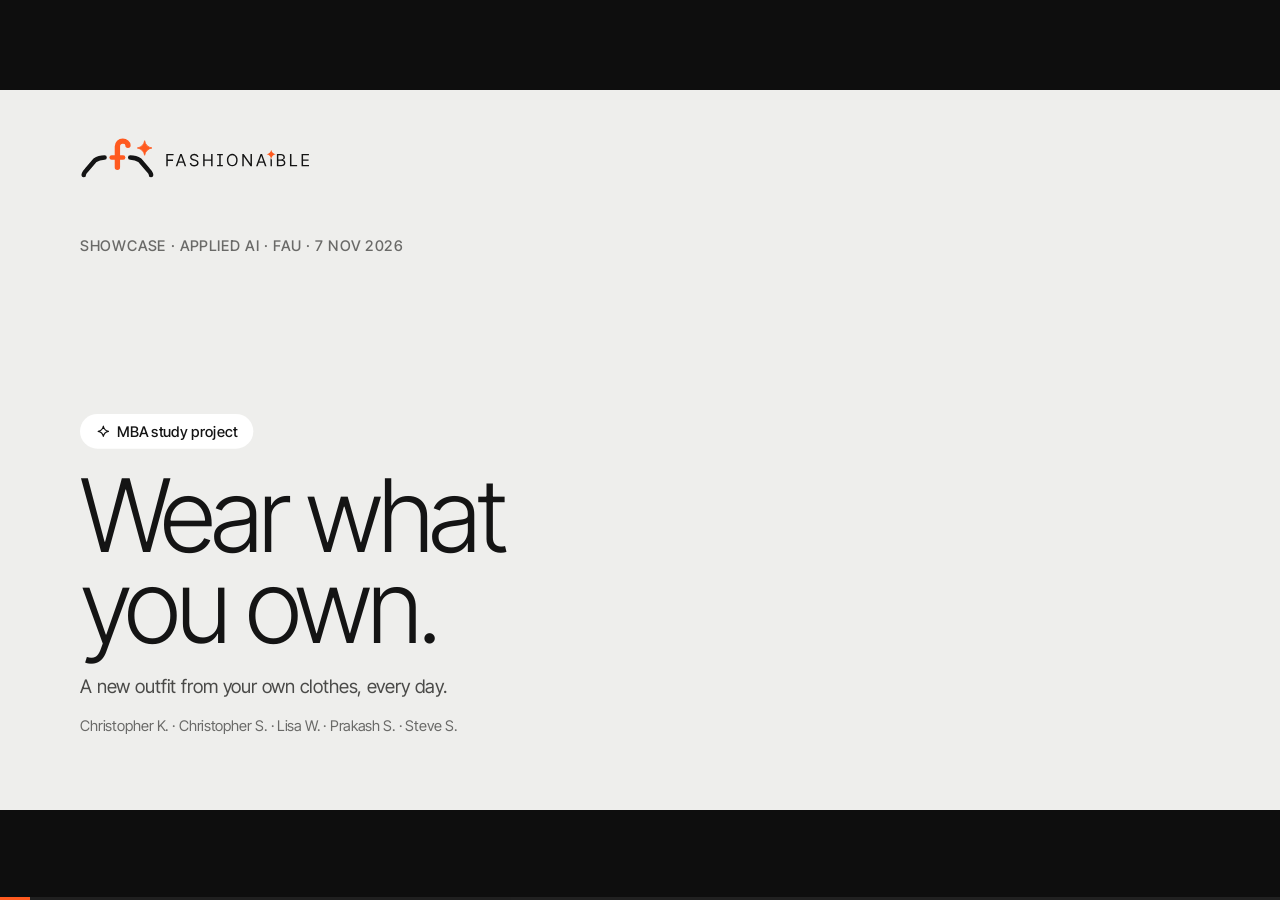
==== presentation/index.html @ 58a8f622 "Update the presentation (main bbc9b1db)" ====
<!doctype html>
<html lang="en">
<head>
<meta charset="utf-8">
<meta name="viewport" content="width=device-width, initial-scale=1">
<title>FashionAIble – Presentation</title>
<link rel="preconnect" href="https://fonts.googleapis.com">
<link rel="preconnect" href="https://fonts.gstatic.com" crossorigin>
<link href="https://fonts.googleapis.com/css2?family=Caveat:wght@500&family=Inter+Tight:wght@100;200;300;400;500;600&display=swap" rel="stylesheet">
<!--
  FashionAIble presentation template.
  Built from docs/design/fashionaible-design-system.html (v0.1). How to use it: README.md next to this file.

  Structure of this file
    1. Tokens        colour, type, spacing, shape and motion as CSS custom properties
    2. Deck engine   stage, scaling, chrome, HUD, print
    3. Type          .t-* text styles
    4. Components    card, pill, circle, tag, laydown, band, bars, dots, rows, table, charts
    5. Layouts       .l-* one block per slide template
    6. Slides        <section class="slide"> inside .stage, one per slide
    7. Script        navigation (keyboard, click, swipe, hash), scaling, chrome
  Embedded images live in the style block with the id deck-images, at the end of the head; embed-assets.py
  rewrites that block, the icon sprite and the two logos from the design system, so do not edit them by hand.
-->
<style>
  /* ================================================================
     1. TOKENS
     App tokens are copied from the design system unchanged. Slide tokens
     (size, spacing, radii, type scale) are the app values scaled for a
     1920 × 1080 canvas: roughly twice the phone values, since a slide is
     read from across a room.
     ================================================================ */
  :root {
    /* colour – design system */
    --screen: #EEEEEC;
    --card: #FFFFFF;
    --paper: #F7F6F3;
    --fill: #E0E0DE;
    --line: #E2E2E0;
    --ink: #141414;
    --meta: #6A6A68;
    --accent: #FF5A1F;
    --accent-press: #E84A12;
    --accent-tint: #FFE6DC;
    --danger: #C42B1C;
    /* colour – tones the design system's own page uses */
    --page: #F7F7F5;
    --text-2: #4A4A48;
    --divider: #E4E4E2;
    --shadow-clothes: rgba(40, 30, 20, .16);

    /* canvas and safe area */
    --slide-w: 1920px;
    --slide-h: 1080px;
    --safe-x: 120px;
    --safe-top: 104px;
    --safe-bottom: 128px;
    --chrome-y: 52px;
    --gutter: 24px;
    --title-h: 196px;          /* the title zone: kicker + one or two headline lines */

    /* spacing – the 4-point scale ×2; the card gap 6 becomes 12 */
    --s-1: 8px; --s-2: 16px; --s-3: 24px; --s-4: 32px; --s-5: 40px;
    --s-6: 48px; --s-7: 64px; --s-8: 80px; --s-9: 96px; --s-10: 128px;
    --gap: 12px;
    --pad-card: 26px 30px 30px;

    /* shape – app radii ×2 */
    --r-thumb: 20px;
    --r-card: 28px;
    --r-hero: 44px;
    --r-panel: 36px;
    --r-pill: 999px;

    /* type */
    --font: "Inter Tight", "Helvetica Neue", Helvetica, Arial, sans-serif;
    --hand: "Caveat", "Bradley Hand", cursive;

    /* motion – design system */
    --t-fast: 120ms;
    --t-base: 220ms;
    --t-slow: 360ms;
    --ease: cubic-bezier(.2, 0, 0, 1);
    --ease-in: cubic-bezier(.05, .7, .1, 1);
  }

  /* ================================================================
     2. DECK ENGINE
     ================================================================ */
  * { box-sizing: border-box; margin: 0; padding: 0; }
  html, body { height: 100%; }
  body { font-family: var(--font); color: var(--ink); background: #0E0E0E; -webkit-font-smoothing: antialiased; overflow: hidden; }
  a { color: inherit; text-decoration: none; }
  :focus-visible { outline: 3px solid var(--accent); outline-offset: 4px; }

  .deck { position: fixed; inset: 0; overflow: hidden; }
  .stage { position: absolute; left: 50%; top: 50%; width: var(--slide-w); height: var(--slide-h); transform-origin: 50% 50%; }

  .slide {
    position: absolute; inset: 0; width: var(--slide-w); height: var(--slide-h); overflow: hidden;
    background: var(--screen); color: var(--ink);
    opacity: 0; visibility: hidden;
    transition: opacity var(--t-slow) var(--ease), visibility 0s linear var(--t-slow);
  }
  .slide.is-active { opacity: 1; visibility: visible; transition: opacity var(--t-slow) var(--ease), visibility 0s; z-index: 1; }
  .slide.is-active .rise   { animation: rise var(--t-slow) var(--ease-in) both; }
  .slide.is-active .rise-2 { animation: rise var(--t-slow) var(--ease-in) 70ms both; }
  .slide.is-active .rise-3 { animation: rise var(--t-slow) var(--ease-in) 140ms both; }
  @keyframes rise { from { opacity: 0; transform: translateY(14px); } to { opacity: 1; transform: none; } }

  /* backgrounds */
  .bg-screen { background: var(--screen); }
  .bg-page   { background: var(--page); }
  .bg-paper  { background: var(--paper); }
  .bg-card   { background: var(--card); }
  .bg-ink    { background: var(--ink); color: #fff; }
  .bg-accent { background: var(--accent); color: var(--ink); }
  .bg-photo  { background: #2B2118; color: #fff; }

  /* safe area: a 12-column grid. Children share one cell; place them with
     style="--c: 1 / 7" and align them with .stack. Content below a title starts at --title-h. */
  .frame {
    position: absolute; left: var(--safe-x); right: var(--safe-x); top: var(--safe-top); bottom: var(--safe-bottom);
    display: grid; grid-template-columns: repeat(12, minmax(0, 1fr)); grid-template-rows: minmax(0, 1fr); column-gap: var(--gutter);
  }
  .frame > * { grid-column: var(--c, 1 / -1); grid-row: 1; min-width: 0; min-height: 0; }
  .frame.full { top: var(--safe-x); bottom: var(--safe-x); }
  .below-title { margin-top: var(--title-h); }
  .stack { display: flex; flex-direction: column; }
  .stack.end { justify-content: flex-end; }
  .stack.center { justify-content: center; }
  .stack.between { justify-content: space-between; }

  /* chrome: injected by the script on every slide unless data-chrome="off" */
  .chrome {
    position: absolute; left: var(--safe-x); right: var(--safe-x); bottom: var(--chrome-y); z-index: 5;
    display: flex; align-items: center; gap: 28px; font-size: 18px; line-height: 1; color: var(--meta); pointer-events: none;
  }
  .chrome .brand { display: flex; align-items: center; gap: 10px; color: var(--ink); font-weight: 500; letter-spacing: -0.01em; }
  .chrome .brand svg { width: 40px; height: 22px; }
  .chrome .sec { flex: 1; }
  .chrome .sec b { font-weight: 500; color: var(--ink); margin-right: 8px; }
  .chrome .no { font-variant-numeric: tabular-nums; letter-spacing: .02em; }
  .chrome .no b { font-weight: 500; color: var(--ink); }
  .bg-ink .chrome, .bg-photo .chrome { color: rgba(255,255,255,.62); }
  .bg-ink .chrome .brand, .bg-ink .chrome b, .bg-photo .chrome .brand, .bg-photo .chrome b { color: #fff; }
  .bg-accent .chrome, .bg-accent .chrome .brand, .bg-accent .chrome b { color: var(--ink); }

  /* HUD: progress line and previous / next circles, outside the slide */
  .progress { position: fixed; left: 0; right: 0; bottom: 0; height: 3px; background: rgba(255,255,255,.08); z-index: 20; }
  .progress i { display: block; height: 100%; width: 0; background: var(--accent); transition: width var(--t-slow) var(--ease); }
  .hud { position: fixed; right: 20px; bottom: 18px; z-index: 20; display: flex; align-items: center; gap: 8px; opacity: 0; transition: opacity var(--t-slow) var(--ease); }
  .deck.show-hud ~ .hud, .hud:hover, .hud:focus-within { opacity: 1; }
  .hud button { width: 44px; height: 44px; border: 0; border-radius: 50%; background: #fff; color: var(--ink); display: inline-flex; align-items: center; justify-content: center; cursor: pointer; transition: transform var(--t-fast) var(--ease); }
  .hud button:active { transform: scale(.97); }
  .hud button[disabled] { opacity: .35; cursor: default; }
  .hud button svg { width: 19px; height: 19px; stroke-width: 1.8; }
  .hud .count { min-width: 76px; height: 44px; padding: 0 14px; border-radius: var(--r-pill); background: #000; color: #fff; display: inline-flex; align-items: center; justify-content: center; font: 500 13px/1 var(--font); font-variant-numeric: tabular-nums; }
  .hud .next svg { transform: scaleX(-1); }
  .hud .grid svg, .hud .fullscreen svg { stroke: currentColor; fill: none; stroke-linecap: round; stroke-linejoin: round; }
  /* Overview: every slide as a thumbnail; click one to jump to it */
  .overview { position: fixed; inset: 0; z-index: 25; display: none; flex-direction: column; background: rgba(14,14,14,.94); color: #fff; }
  .overview.open { display: flex; }
  .overview header { display: flex; align-items: center; justify-content: space-between; padding: 18px 24px; font: 500 15px/1 var(--font); }
  .overview header button { width: 44px; height: 44px; border: 0; border-radius: 50%; background: #fff; color: var(--ink); display: inline-flex; align-items: center; justify-content: center; cursor: pointer; }
  .overview header button svg { width: 19px; height: 19px; stroke-width: 1.8; }
  .ov-grid { flex: 1; overflow-y: auto; padding: 8px 24px 32px; display: grid; grid-template-columns: repeat(auto-fill, minmax(220px, 1fr)); gap: 18px; align-content: start; }
  .ov-cell { display: block; position: relative; width: 100%; padding: 0; border: 0; border-radius: 10px; background: none; cursor: pointer; }
  .ov-cell:focus-visible { outline: 3px solid var(--accent); outline-offset: 3px; }
  .ov-cell.current { box-shadow: 0 0 0 3px var(--accent); }
  .ov-frame { position: relative; display: block; width: 100%; aspect-ratio: 16 / 9; overflow: hidden; border-radius: 10px; background: var(--screen); }
  .ov-frame .ov-img { display: block; width: 100%; height: 100%; }
  .ov-frame .ov-slide { position: absolute; left: 0; top: 0; width: 1920px; height: 1080px; transform-origin: 0 0; pointer-events: none; }
  /* previews show the final state of each slide: animations jump to their last keyframe, no transitions */
  .ov-frame .ov-slide, .ov-frame .ov-slide * { animation-duration: 0s !important; animation-delay: 0s !important; animation-iteration-count: 1 !important; animation-fill-mode: forwards !important; transition: none !important; }
  .ov-label { position: absolute; left: 8px; bottom: 7px; z-index: 2; font: 500 12px/1 var(--font); color: #fff; background: rgba(0,0,0,.6); border-radius: 6px; padding: 4px 7px; }
  .help { position: fixed; inset: 0; z-index: 30; display: none; align-items: center; justify-content: center; background: rgba(0,0,0,.45); }
  .help.open { display: flex; }
  .help .sheet { width: min(440px, 92vw); background: #fff; border-radius: 28px; padding: 26px 28px 22px; font-size: 15px; }
  .help h2 { font-size: 24px; font-weight: 400; letter-spacing: -0.03em; margin-bottom: 14px; }
  .help dl { display: grid; grid-template-columns: auto 1fr; gap: 10px 18px; align-items: center; }
  .help dt { justify-self: start; display: inline-flex; gap: 4px; }
  .help kbd { font: 500 12.5px/1 var(--font); background: var(--screen); border-radius: 8px; padding: 6px 9px; }
  .help dd { color: var(--text-2); }
  .help p { margin-top: 16px; font-size: 12.5px; line-height: 1.45; color: var(--meta); }
  .sr { position: absolute; width: 1px; height: 1px; overflow: hidden; clip: rect(0 0 0 0); white-space: nowrap; }

  /* ================================================================
     3. TYPE – Inter Tight everywhere, Caveat only for the stylist note
     ================================================================ */
  .t-display-xl { font-size: 152px; font-weight: 300; letter-spacing: -0.055em; line-height: .9; }
  .t-display    { font-size: 112px; font-weight: 300; letter-spacing: -0.05em; line-height: .94; }
  .t-headline   { font-size: 72px; font-weight: 300; letter-spacing: -0.045em; line-height: 1; }
  .t-title      { font-size: 44px; font-weight: 400; letter-spacing: -0.04em; line-height: 1; }
  .t-subtitle   { font-size: 32px; font-weight: 400; letter-spacing: -0.03em; line-height: 1.12; }
  .t-lead       { font-size: 28px; font-weight: 400; line-height: 1.42; color: var(--text-2); }
  .t-body       { font-size: 22px; font-weight: 400; line-height: 1.45; color: var(--text-2); }
  .t-label      { font-size: 22px; font-weight: 500; letter-spacing: -0.01em; line-height: 1.2; }
  .t-meta       { font-size: 18px; font-weight: 400; line-height: 1.3; color: var(--meta); }
  .t-caps       { font-size: 18px; font-weight: 500; letter-spacing: .06em; line-height: 1.3; text-transform: uppercase; }
  .t-num-xl     { font-size: 360px; font-weight: 100; letter-spacing: -0.07em; line-height: .78; }
  .t-num        { font-size: 120px; font-weight: 200; letter-spacing: -0.06em; line-height: .86; }
  .t-num-s      { font-size: 72px; font-weight: 200; letter-spacing: -0.06em; line-height: .9; }
  .t-statement  { font-size: 64px; font-weight: 400; line-height: 1.04; text-transform: uppercase; letter-spacing: -0.01em; }
  .t-note       { font: 500 44px/1.02 var(--hand); color: #2A2A2A; transform: rotate(-4deg); }
  .bg-ink .t-lead, .bg-ink .t-body, .bg-photo .t-lead, .bg-photo .t-body { color: rgba(255,255,255,.8); }
  .bg-ink .t-meta, .bg-photo .t-meta { color: rgba(255,255,255,.62); }
  .bg-accent .t-meta, .bg-accent .t-lead, .bg-accent .t-body { color: var(--ink); }
  .measure { max-width: 30ch; }
  .measure-l { max-width: 44ch; }
  .tnum { font-variant-numeric: tabular-nums; }
  .mt-1 { margin-top: var(--s-1); } .mt-2 { margin-top: var(--s-2); } .mt-3 { margin-top: var(--s-3); }
  .mt-4 { margin-top: var(--s-4); } .mt-6 { margin-top: var(--s-6); } .mt-auto { margin-top: auto; }

  /* kicker: the card-label pattern (icon + section name) used as a slide eyebrow */
  .kicker { display: inline-flex; align-items: center; gap: 12px; font-size: 22px; font-weight: 500; letter-spacing: -0.01em; }
  .kicker .icon { width: 26px; height: 26px; stroke-width: 1.7; }

  /* ================================================================
     4. COMPONENTS
     ================================================================ */
  .icon { width: 1em; height: 1em; stroke: currentColor; fill: none; stroke-width: 1.6; stroke-linecap: round; stroke-linejoin: round; flex: none; }

  /* card: label top-left, ↗ top-right, one fact bottom-left */
  .card {
    position: relative; overflow: hidden; border-radius: var(--r-card); background: var(--card); padding: var(--pad-card);
    display: flex; flex-direction: column; justify-content: space-between; min-height: 0;
  }
  .card > * { position: relative; }
  .card.hero { border-radius: var(--r-hero); }
  .card.paper { background: var(--paper); }
  .card.fill { background: var(--fill); }
  .card.screen { background: var(--screen); }
  .card.ink { background: var(--ink); color: #fff; }
  .card.ink .t-meta, .card.ink .t-body { color: rgba(255,255,255,.66); }
  .card .lbl { display: flex; align-items: center; gap: 10px; font-size: 22px; font-weight: 500; letter-spacing: -0.01em; line-height: 1.15; padding-right: 40px; }
  .card .lbl .icon { width: 26px; height: 26px; stroke-width: 1.7; }
  .card > .arr { position: absolute; top: 26px; right: 26px; width: 20px; height: 20px; stroke-width: 1.7; }
  .card .fact .t-meta { margin-top: 8px; }
  /* highlighted card: the textured orange tile (at most one per slide) */
  .card.accent { background: var(--accent); color: #fff; }
  .card.accent .lbl, .card.accent .t-meta, .card.accent > .arr { color: var(--ink); }
  .card.accent > .tex { position: absolute; inset: 0; background: var(--img-floor) center / cover; filter: sepia(1) saturate(6) hue-rotate(-18deg) brightness(1.05) contrast(1.1); }
  .card.accent > .tex::after { content: ""; position: absolute; inset: 0; background: linear-gradient(180deg, rgba(255,90,31,.25), rgba(255,90,31,.6)); }
  /* weather mood tile: drawn light, never a photo, never orange */
  .card.mood { background: #EFEAE2; }
  .card.mood > .sky { position: absolute; inset: 0; background: var(--img-leaves) right -40px top -50px / 300px auto no-repeat, linear-gradient(118deg, rgba(255,255,255,0) 22%, rgba(255,251,243,.9) 42%, rgba(255,255,255,0) 62%); }
  .card.mood .t-meta { color: #3A3A38; }

  /* buttons */
  .pill { display: inline-flex; align-items: center; gap: 14px; height: 80px; padding: 0 36px; border-radius: var(--r-pill); background: #000; color: #fff; font: 500 26px/1 var(--font); letter-spacing: -0.01em; white-space: nowrap; }
  .pill .icon { width: 24px; height: 24px; stroke-width: 1.9; }
  .pill.white { background: #fff; color: var(--ink); }
  .pill.s { height: 56px; padding: 0 26px; font-size: 20px; }
  .circle { width: 80px; height: 80px; flex: none; border-radius: 50%; background: #fff; color: var(--ink); display: inline-flex; align-items: center; justify-content: center; }
  .circle .icon { width: 32px; height: 32px; stroke-width: 1.7; }
  .circle.grey { background: var(--fill); }
  .circle.screen { background: var(--screen); }
  .circle.black { background: #000; color: #fff; }
  .circle.accent { background: var(--accent); color: var(--ink); }
  .circle.m { width: 64px; height: 64px; } .circle.m .icon { width: 26px; height: 26px; }
  .circle.s { width: 52px; height: 52px; } .circle.s .icon { width: 22px; height: 22px; stroke-width: 1.9; }

  /* tags and chips */
  .tag { display: inline-flex; align-items: center; gap: 10px; height: 46px; padding: 0 22px; border-radius: var(--r-pill); background: #fff; font-size: 19px; font-weight: 500; white-space: nowrap; }
  .tag.screen { background: var(--screen); }
  .tag.outline { background: transparent; box-shadow: inset 0 0 0 1.5px currentColor; }
  .tag.ink { background: var(--ink); color: #fff; }
  .tag .icon { width: 20px; height: 20px; stroke-width: 1.8; }
  .tag.ai { background: transparent; box-shadow: inset 0 0 0 1.5px #CFCFCD; color: #444; }
  .tag .dot { width: 16px; height: 16px; border-radius: 50%; box-shadow: inset 0 0 0 1px rgba(0,0,0,.12); }
  .tags { display: flex; flex-wrap: wrap; gap: 10px; }
  /* thumbnails: single pieces on small paper tiles */
  .thumbs { display: flex; gap: 12px; }
  .thumbs i { position: relative; flex: 1; aspect-ratio: 1; border-radius: var(--r-thumb); background: var(--paper); overflow: hidden; }
  .thumbs .piece { filter: none; }
  .thumbs .knit    { left: 8%;  top: 22%; width: 84%; }
  .thumbs .shorts  { left: 18%; top: 12%; width: 64%; }
  .thumbs .runners { left: 12%; top: 22%; width: 76%; }

  /* toast: black pill, the accent check is the only colour */
  .toast { display: inline-flex; align-items: center; gap: 16px; height: 76px; padding: 0 30px 0 14px; border-radius: var(--r-pill); background: #000; color: #fff; font-size: 22px; white-space: nowrap; }
  .toast .ok { width: 48px; height: 48px; border-radius: 50%; background: var(--accent); color: var(--ink); display: inline-flex; align-items: center; justify-content: center; }
  .toast .ok .icon { width: 24px; height: 24px; stroke-width: 2.2; }

  /* clothes: cut-out pieces on paper with a soft warm shadow */
  .laydown { position: relative; background: var(--paper); overflow: hidden; }
  .piece { position: absolute; background: center / contain no-repeat; filter: drop-shadow(0 10px 12px var(--shadow-clothes)); }
  .knit    { background-image: var(--img-knit);    aspect-ratio: 543 / 317; }
  .shorts  { background-image: var(--img-shorts);  aspect-ratio: 379 / 301; }
  .runners { background-image: var(--img-runners); aspect-ratio: 213 / 167; }
  /* default laydown: top at the top, bottom below, shoes to the side */
  .laydown .knit    { left: 9%;  top: 6%;  width: 62%; transform: rotate(-3deg); }
  .laydown .shorts  { left: 18%; top: 47%; width: 45%; transform: rotate(2deg); }
  .laydown .runners { left: 63%; top: 62%; width: 30%; transform: rotate(13deg); }
  /* fan: three pieces overlapping, for dividers */
  .laydown.fan .knit    { left: 2%;  top: 16%; width: 58%; transform: rotate(-9deg); }
  .laydown.fan .shorts  { left: 40%; top: 26%; width: 40%; transform: rotate(7deg); }
  .laydown.fan .runners { left: 68%; top: 56%; width: 27%; transform: rotate(14deg); }
  .note { position: absolute; }
  .note svg { position: absolute; fill: none; stroke: #2A2A2A; stroke-width: 2.2; stroke-linecap: round; stroke-linejoin: round; }
  /* the orange smear: a blurred band below a laydown, or behind one phrase (.mark-hl) */
  .smear { position: absolute; background: linear-gradient(90deg, transparent, rgba(255,90,31,.9) 18%, rgba(255,110,50,.9) 82%, transparent); filter: blur(12px); border-radius: 50%; }
  .mark-hl { position: relative; z-index: 0; white-space: nowrap; }
  .mark-hl::before { content: ""; position: absolute; z-index: -1; left: -.14em; right: -.1em; top: .5em; height: .42em; background: linear-gradient(90deg, rgba(255,90,31,0), rgba(255,90,31,.95) 12%, rgba(255,110,50,.95) 88%, rgba(255,90,31,0)); filter: blur(5px); }

  /* the orange band of the Today card: scan lines, fading in from the top */
  .band {
    position: absolute; left: 0; right: 0; bottom: 0; height: 45%;
    background: repeating-linear-gradient(180deg, rgba(255,255,255,.1) 0 2px, transparent 2px 10px), linear-gradient(180deg, rgba(255,90,31,0) 0%, rgba(255,100,45,.8) 18%, #FF5A1F 40%, #F04E17 100%);
    -webkit-mask-image: linear-gradient(180deg, transparent 0%, #000 26%); mask-image: linear-gradient(180deg, transparent 0%, #000 26%);
  }
  .scanlines { position: absolute; inset: 0; background: repeating-linear-gradient(180deg, rgba(255,255,255,.09) 0 2px, transparent 2px 10px), linear-gradient(180deg, #FF6A33 0%, #FF5A1F 45%, #F04E17 100%); }

  /* small data marks from the cards */
  .segbar { display: grid; grid-template-columns: repeat(var(--n, 10), 1fr); gap: 6px; }
  .segbar span { height: 12px; border-radius: 6px; background: var(--line); }
  .segbar span.on { background: var(--ink); }
  .dots { display: flex; gap: 12px; }
  .dot-r { width: 20px; height: 20px; border-radius: 50%; box-shadow: inset 0 0 0 2px #BDBDBB; flex: none; display: inline-block; }
  .dot-r.on { background: var(--ink); box-shadow: none; }
  .dot-r.now { background: var(--accent); box-shadow: none; }

  /* rows: label / value lines with hairline dividers; set --rows-cols for the columns */
  .rows > * { display: grid; grid-template-columns: var(--rows-cols, 1fr); gap: 24px; align-items: baseline; padding: 22px 0; border-bottom: 1.5px solid var(--divider); }
  .rows > *:first-child { padding-top: 0; }
  .rows > *:last-child { border-bottom: 0; padding-bottom: 0; }

  /* table */
  .tbl { width: 100%; border-collapse: separate; border-spacing: 0; font-size: 22px; }
  .tbl th { text-align: left; font-weight: 500; font-size: 18px; color: var(--meta); padding: 0 20px 18px 0; border-bottom: 1.5px solid var(--line); vertical-align: bottom; }
  .tbl td { padding: 20px 20px 20px 0; border-bottom: 1.5px solid #F0F0EE; vertical-align: middle; line-height: 1.25; }
  .tbl th:first-child, .tbl td:first-child { padding-left: 22px; }
  .tbl td:first-child { font-weight: 500; }
  .tbl tr:last-child td { border-bottom: 0; }
  .tbl .yes { display: flex; align-items: center; gap: 10px; }
  .tbl .yes .icon { width: 26px; height: 26px; stroke-width: 2.1; }
  .tbl .no { color: #8E8E8C; }
  .tbl tr.ours td { background: var(--accent-tint); border-bottom: 0; }
  .tbl tr.ours td:first-child { border-radius: 18px 0 0 18px; }
  .tbl tr.ours td:last-child { border-radius: 0 18px 18px 0; }

  /* charts: Ink marks on recessive grey axes, one accent mark for the point that matters */
  .chart { display: block; width: 100%; height: auto; overflow: visible; font-family: var(--font); }
  .chart .grid line { stroke: var(--line); stroke-width: 1.5; }
  .chart .axis text, .chart .lab text { fill: var(--meta); font-size: 19px; }
  .chart .lab text { fill: var(--ink); font-size: 20px; }
  .chart .val { fill: var(--ink); font-size: 20px; font-weight: 500; }
  .chart .bar { fill: var(--ink); }
  .chart .bar.hl { fill: var(--accent); }
  .chart .line { fill: none; stroke: var(--ink); stroke-width: 3; stroke-linejoin: round; stroke-linecap: round; }
  .chart .target { stroke: var(--meta); stroke-width: 2.5; stroke-dasharray: 1 9; stroke-linecap: round; }
  .chart .pt { fill: var(--ink); stroke: var(--card); stroke-width: 4; }
  .chart .pt.hl { fill: var(--accent); }
  .chart .hit { fill: transparent; }
  .chart .mark { transition: opacity var(--t-base) var(--ease); cursor: default; }
  .chart:hover .mark { opacity: .4; }
  .chart .mark:hover, .chart .mark:focus { opacity: 1; outline: none; }
  .legend { display: flex; gap: 28px; font-size: 18px; color: var(--meta); }
  .legend span { display: inline-flex; align-items: center; gap: 10px; }
  .legend i { width: 28px; height: 12px; border-radius: 6px; background: var(--ink); }
  .legend i.hl { background: var(--accent); }
  .legend i.dash { height: 0; border-top: 3px dotted var(--meta); border-radius: 0; background: none; }
  .donut { display: block; width: 300px; height: 300px; }
  .donut circle { fill: none; stroke-width: 34; }

  /* ================================================================
     5. LAYOUTS – one block per slide template (.l-*)
     ================================================================ */

  /* cover: title left, the Today card right */
  .l-cover .logo { position: absolute; left: var(--safe-x); top: 72px; height: 60px; z-index: 2; }
  .l-cover .logo svg { height: 100%; width: auto; display: block; }
  .l-cover .frame { top: 220px; bottom: 112px; }
  .l-cover .today { --c: 8 / -1; position: relative; border-radius: var(--r-hero); overflow: hidden; background: var(--paper); margin-top: -148px; margin-bottom: -40px; }
  .l-cover .today .laydown { position: absolute; left: 0; right: 0; top: 0; height: 60%; }
  .l-cover .today .laydown .knit    { left: 8%;  top: 9%;  width: 60%; }
  .l-cover .today .laydown .shorts  { left: 19%; top: 54%; width: 42%; }
  .l-cover .today .laydown .runners { left: 63%; top: 66%; width: 28%; }
  .l-cover .today .band { height: 47%; }
  .l-cover .today .copy { position: absolute; left: 36px; right: 36px; bottom: 36px; text-align: center; color: #fff; display: flex; flex-direction: column; align-items: center; gap: 20px; }
  .l-cover .today .t-statement { font-size: 50px; }
  .l-cover .today .facts { width: 100%; display: flex; justify-content: space-between; text-align: left; color: var(--ink); font-size: 15px; margin-top: 8px; }
  .l-cover .today .facts span:last-child { text-align: right; }

  /* agenda: title left, a Home grid of chapters right */
  .l-agenda .grid { --c: 5 / -1; display: grid; grid-template-columns: repeat(4, 1fr); grid-template-rows: 1fr 1fr .78fr; gap: var(--gap); }
  .l-agenda .c1 { grid-column: 1 / 3; grid-row: 1 / 3; }
  .l-agenda .c2 { grid-column: 3 / 5; }
  .l-agenda .c5 { grid-column: 1 / -1; }
  .l-agenda .t-num { font-size: 104px; font-weight: 100; }
  .l-agenda .c1 .t-num { font-size: 240px; color: #fff; }
  .l-agenda .c1 .t-title { font-size: 56px; color: #fff; }
  .l-agenda .row { display: flex; align-items: flex-end; gap: 28px; }
  .l-agenda .row > div:last-child { padding-bottom: 6px; }

  /* dividers: three treatments (accent, paper, ink), used in turn to pace the deck */
  .l-divider .numeral { font-size: 560px; font-weight: 100; letter-spacing: -0.08em; line-height: .74; margin-left: -.04em; }
  .l-divider.accent .numeral, .l-divider.accent .t-statement { color: #fff; }
  .l-divider.paper .laydown { position: absolute; right: 40px; top: 120px; bottom: 120px; width: 52%; background: transparent; overflow: visible; }
  .l-divider.paper .smear { left: 56%; right: 6%; bottom: 190px; height: 80px; opacity: .8; }
  .l-divider.paper .numeral { font-size: 400px; }
  .l-divider.ink .spark { width: 72px; height: 72px; color: var(--accent); fill: currentColor; stroke: currentColor; stroke-width: 1; }

  /* statement */
  .l-statement .t-display { font-size: 128px; letter-spacing: -0.053em; line-height: .96; max-width: 16.5ch; }

  /* title + content */
  .l-content .list > * { --rows-cols: 110px 1fr; padding: 30px 0; }

  /* two columns */
  .l-two .col { display: flex; flex-direction: column; }
  .l-two .gwt > * { --rows-cols: 110px 1fr; padding: 16px 0; }
  .l-two .nfr > * { --rows-cols: 52px 1fr; align-items: start; padding: 20px 0; }

  /* three columns */
  .l-three .cols { display: grid; grid-template-columns: repeat(3, 1fr); gap: var(--gap); }
  .l-three .cols .card { padding: 36px 36px 40px; justify-content: flex-start; }
  .l-three .cols .card h3 { margin-top: auto; }
  .l-three .visual { margin-top: 48px; display: flex; align-items: center; min-height: 130px; }
  .l-three .one { display: flex; gap: 14px; }
  .l-three .one i { width: 52px; height: 52px; border-radius: 50%; background: var(--screen); }
  .l-three .one i.on { background: var(--accent); }

  /* full-bleed image. The test photo is portrait and taken from above,
     so it is turned a quarter to fill the 16:9 canvas. */
  .l-bleed .photo { position: absolute; left: 420px; top: -420px; width: 1080px; height: 1920px; background: var(--img-photo) center / cover; transform: rotate(-90deg); }
  .l-bleed .shade { position: absolute; inset: 0; background: linear-gradient(90deg, rgba(20,14,8,0) 34%, rgba(20,14,8,.5) 58%, rgba(20,14,8,.88) 100%), linear-gradient(0deg, rgba(20,14,8,.55) 0%, rgba(20,14,8,0) 26%); }

  /* image + text */
  .l-imgtext .pic { position: absolute; left: 0; top: 0; bottom: 0; width: 1080px; }
  .l-imgtext .pic .knit    { left: 13%; top: 9%;  width: 52%; }
  .l-imgtext .pic .shorts  { left: 23%; top: 47%; width: 36%; }
  .l-imgtext .pic .runners { left: 62%; top: 60%; width: 24%; }
  .l-imgtext .specs > * { --rows-cols: 170px 1fr; padding: 16px 0; }

  /* cards / feature grid */
  .l-cards .grid { display: grid; grid-template-columns: repeat(6, 1fr); grid-template-rows: repeat(2, 1fr); gap: var(--gap); }
  .l-cards .g-today { grid-column: 1 / 3; grid-row: 1 / 3; }
  .l-cards .g-wide { grid-column: span 2; }
  .l-cards .g-today .t-title { font-size: 64px; color: #fff; }

  /* data / KPI */
  .l-kpi .hero { --c: 1 / 8; padding: 40px 48px 48px; }
  .l-kpi .side { --c: 8 / -1; display: grid; grid-template-columns: 1fr 1fr; grid-template-rows: 1fr 1fr; gap: var(--gap); }
  .l-kpi .scale { position: relative; height: 12px; border-radius: 6px; background: var(--line); }
  .l-kpi .scale i { position: absolute; left: 0; top: 0; bottom: 0; border-radius: 6px; background: var(--ink); }
  .l-kpi .scale b { position: absolute; top: -12px; bottom: -12px; width: 4px; margin-left: -2px; border-radius: 2px; background: var(--accent); }
  .l-kpi .scale-lab { position: relative; height: 24px; margin-top: 24px; }
  .l-kpi .scale-lab span { position: absolute; top: 0; transform: translateX(-50%); white-space: nowrap; }
  .l-kpi .scale-lab span:first-child { transform: none; }
  .l-kpi .scale-lab span:last-child { transform: translateX(-100%); }

  /* chart */
  .l-chart .chartcard { padding: 32px 40px 28px; justify-content: flex-start; }

  /* comparison */
  .l-compare .pair { display: grid; grid-template-columns: 1fr 104px 1fr; }
  .l-compare .pair .card { padding: 36px 40px 40px; }
  .l-compare .pair .mid { display: flex; align-items: center; justify-content: center; }
  .l-compare .rule > * { padding: 14px 0; }
  .l-compare .before, .l-compare .before .t-meta, .l-compare .before .t-body { color: #555553; }

  /* process / timeline */
  .l-time .track { margin-top: calc(var(--title-h) + 40px); position: relative; display: grid; grid-template-columns: repeat(4, 1fr); gap: var(--gap); }
  .l-time .track::before { content: ""; position: absolute; left: 0; right: 0; top: 9px; height: 2px; background: #C9C9C7; }
  .l-time .phase { position: relative; display: flex; flex-direction: column; }
  .l-time .phase.done::before { content: ""; position: absolute; left: 0; right: calc(-1 * var(--gap)); top: 9px; height: 2px; background: var(--ink); }
  .l-time .phase .dot-r { position: relative; z-index: 1; background: var(--screen); box-shadow: inset 0 0 0 2px #A9A9A7, 0 0 0 8px var(--screen); }
  .l-time .phase .dot-r.on { background: var(--ink); box-shadow: 0 0 0 8px var(--screen); }
  .l-time .phase .dot-r.now { background: var(--accent); box-shadow: 0 0 0 8px var(--screen); }
  .l-time .exit { margin-top: auto; background: var(--screen); border-radius: var(--r-thumb); padding: 20px 22px 22px; }
  .l-time .phase .card { margin-top: 40px; flex: 1; justify-content: flex-start; padding: 30px 32px 32px; }

  /* quote */
  .l-quote blockquote { position: relative; font-size: 100px; font-weight: 300; letter-spacing: -0.05em; line-height: 1; max-width: 17ch; }
  .l-quote blockquote::before { content: "“"; position: absolute; right: 100%; margin-right: .06em; }
  .l-quote blockquote::after { content: "”"; }
  .l-quote .facts > * { padding: 22px 0; }

  /* diagram */
  .l-diagram .canvas { position: relative; }
  .l-diagram .box { position: absolute; border-radius: var(--r-card); padding: 22px 26px 24px; background: var(--card); display: flex; flex-direction: column; justify-content: space-between; }
  .l-diagram .box .t-subtitle { font-size: 30px; }
  .l-diagram .box .icon { width: 30px; height: 30px; stroke-width: 1.6; }
  .l-diagram .system { left: 0; top: 0; width: 760px; height: 100%; background: transparent; box-shadow: inset 0 0 0 2px #CFCFCD; border-radius: var(--r-hero); justify-content: flex-start; padding: 28px 32px; }
  .l-diagram .wires { position: absolute; inset: 0; width: 100%; height: 100%; overflow: visible; pointer-events: none; }
  .l-diagram .wires path { fill: none; stroke: var(--ink); stroke-width: 2; }
  .l-diagram .wires .head { fill: var(--ink); stroke: none; }
  .l-diagram .wire-lab { position: absolute; font-size: 18px; line-height: 1.3; color: var(--meta); }

  /* table */
  .l-table .tablebox { align-self: end; background: #fff; border-radius: var(--r-panel); padding: 32px 28px 20px; }
  .l-table .tbl td { padding-top: 24px; padding-bottom: 24px; }

  /* summary */
  .l-summary .grid { --c: 6 / -1; display: grid; grid-template-columns: 1fr 1fr; grid-template-rows: 1fr 1fr; gap: var(--gap); }
  .l-summary .grid .card { justify-content: flex-start; padding: 30px 34px 34px; }
  .l-summary .grid .card h3 { margin-top: auto; }

  /* closing */
  .l-closing .logo svg { width: 300px; height: auto; display: block; }

  /* ================================================================
     PRINT AND REDUCED MOTION
     Print or "Save as PDF": one slide per page at 1920 × 1080.
     ================================================================ */
  @media print {
    @page { size: 1920px 1080px; margin: 0; }
    html, body { height: auto; overflow: visible; background: #fff; }
    body { -webkit-print-color-adjust: exact; print-color-adjust: exact; }
    .deck { position: static; overflow: visible; }
    .stage { position: static; transform: none !important; width: var(--slide-w); height: auto; }
    .slide { position: relative; opacity: 1 !important; visibility: visible !important; break-after: page; page-break-after: always; transition: none; }
    .slide:last-child { break-after: auto; page-break-after: auto; }
    .slide * { animation: none !important; }
    .hud, .progress, .help, .overview, .sr { display: none !important; }
    .chrome { position: absolute; }
  }
  @media (prefers-reduced-motion: reduce) {
    .slide, .slide.is-active, .progress i, .hud { transition: none !important; }
    .slide.is-active .rise, .slide.is-active .rise-2, .slide.is-active .rise-3 { animation: none; }
  }
</style>
<style id="chapter-styles">
  /* ---- 00-demo: demo-styles ---- */
  /* ================================================================
     00 DEMO – chapter styles (#608). Only design-system elements;
     layout classes and ids are prefixed demo-.
     ================================================================ */

  /* big screen: small text at least 22 px (11 pt on a PPT slide), main text at least 28 px (14 pt),
     kickers 28 px. Only in this chapter; the template keeps its sizes. Slower timing too. */
  .slide[id^="demo-"] { --t-base: 320ms; --t-slow: 560ms; }
  .slide[id^="demo-"].is-active .rise-2 { animation-delay: 160ms; }
  .slide[id^="demo-"].is-active .rise-3 { animation-delay: 320ms; }
  .slide[id^="demo-"] .t-meta, .slide[id^="demo-"] .t-caps { font-size: 22px; }
  .slide[id^="demo-"] .kicker { font-size: 28px; gap: 14px; }
  .slide[id^="demo-"] .kicker .icon { width: 32px; height: 32px; }
  .slide[id^="demo-"] .tag { height: 52px; padding: 0 24px; font-size: 22px; }
  .slide[id^="demo-"] .tag .icon { width: 22px; height: 22px; }

  /* steps: the script demo-steps puts demo-st-1 … demo-st-n on a slide for step n.
     .demo-in.demo-at-n is hidden until step n. */
  .demo-in { opacity: 0; translate: 0 14px; transition: opacity var(--t-slow) var(--ease), translate var(--t-slow) var(--ease-in); }
  .demo-st-1 .demo-in.demo-at-1, .demo-st-2 .demo-in.demo-at-2, .demo-st-3 .demo-in.demo-at-3,
  .demo-st-4 .demo-in.demo-at-4, .demo-st-5 .demo-in.demo-at-5, .demo-st-6 .demo-in.demo-at-6 { opacity: 1; translate: none; }

  /* video placeholders: the still or the label shows until the clip has loaded (script demo-media) */
  .demo-media { position: relative; overflow: hidden; }
  .demo-media > video { position: absolute; inset: 0; width: 100%; height: 100%; object-fit: cover; opacity: 0; }
  .demo-media.has-video > video { opacity: 1; }
  .demo-media.has-video > .demo-ph, .demo-media.has-video > .ph { visibility: hidden; }

  /* 1 cover: the title alone; click 1 brings the Today card, its pieces drop onto the laydown
     one by one, then the band rises */
  .demo-cover .today .facts { font-size: 22px; }
  .demo-cover:not(.demo-st-1) .today { opacity: 0; }
  .demo-cover.demo-st-1 .today { animation: rise 700ms var(--ease-in) both; }
  .demo-cover.demo-st-1 .today .piece { animation: demo-drop 700ms var(--ease-in) both; }
  .demo-cover.demo-st-1 .today .knit    { animation-delay: 300ms; }
  .demo-cover.demo-st-1 .today .shorts  { animation-delay: 500ms; }
  .demo-cover.demo-st-1 .today .runners { animation-delay: 700ms; }
  .demo-cover.demo-st-1 .today .band { animation: demo-band 800ms var(--ease-in) 900ms both; }
  .demo-cover.demo-st-1 .today .copy { animation: rise var(--t-slow) var(--ease-in) 1350ms both; }
  @keyframes demo-drop { from { opacity: 0; translate: 0 -56px; } }
  @keyframes demo-band { from { translate: 0 100%; } }

  /* 2 question: the question alone, low on the slide; click 1 lifts it and greys it out while
     the band rises with the key line, the largest text on the slide */
  .demo-qtop { transition: translate 900ms var(--ease-in); }
  .demo-question:not(.demo-st-1) .demo-qtop { translate: 0 300px; }
  .demo-question .demo-qtext { font-size: 72px; font-weight: 300; letter-spacing: -0.045em; line-height: 1.04; max-width: 24ch;
    transition: color 900ms var(--ease); }
  .demo-question.demo-st-1 .demo-qtext { color: var(--meta); }
  .demo-qband { height: 56%; translate: 0 100%; transition: translate 900ms var(--ease-in); }
  .demo-question.demo-st-1 .demo-qband { translate: none; }
  .demo-qline { position: absolute; left: var(--safe-x); right: var(--safe-x); bottom: 104px; color: #fff; text-align: right;
    font-size: 128px; line-height: .96; letter-spacing: -0.02em; }
  .demo-qline > span { display: block; opacity: 0; translate: 0 60px; transition: opacity 600ms var(--ease) 360ms, translate 800ms var(--ease-in) 360ms; }
  .demo-qline > span + span { transition-delay: 500ms; }
  .demo-question.demo-st-1 .demo-qline > span { opacity: 1; translate: none; }

  /* 3 story: rail left, Christopher right, drawn straight onto the paper (the figure: style demo-figure-styles, script
     demo-figure). On open the bar draws in, the hangers slide along it and the pieces drop onto them,
     while he walks in, checks the mirror and scratches his head. Clicks 1–4: the piece he names flies
     from the rail onto him and he gets into it (pulls the knit on, sets the cap, hops into the pants,
     stomps into the pair from the box). Click 5: the default outfit flies on, he spins into it and
     slumps, the rest of the rail falls away and "Same outfit again." lands. --i staggers; --fx/--fy is
     the vector from a piece to its spot on him. */
  .demo-thoughts { position: absolute; left: 0; top: 310px; width: 1000px; height: 60px; }
  .demo-thoughts > p { position: absolute; left: 0; top: 0; white-space: nowrap; opacity: 0; translate: 0 14px; transition: opacity var(--t-base) var(--ease), translate var(--t-base) var(--ease-in); }
  .demo-story.demo-st-1:not(.demo-st-2) .th-2, .demo-story.demo-st-2:not(.demo-st-3) .th-3,
  .demo-story.demo-st-3:not(.demo-st-4) .th-4, .demo-story.demo-st-4:not(.demo-st-5) .th-5 { opacity: 1; translate: none; transition-delay: 120ms; }

  .demo-rail { position: absolute; left: 0; top: 404px; width: 1000px; height: 444px; z-index: 3; }
  .demo-rail::before { content: ""; position: absolute; left: 0; right: 0; top: 0; height: 3px; border-radius: 2px; background: var(--ink); transform-origin: left; }
  .demo-rail .hg { position: absolute; left: var(--x); top: -6px; width: 96px; height: 77px; margin-left: -48px; overflow: visible; }
  .demo-rail .hg path { fill: none; stroke: var(--ink); stroke-width: .6; stroke-linecap: round; stroke-linejoin: round; }
  /* the hook shows above the neckline; the shoulders hide the bar. Bottoms are folded over the bar. */
  .demo-rail .pc { position: absolute; left: var(--x); top: 18px; width: 150px; margin-left: -75px; transform-origin: 50% 0;
    filter: drop-shadow(0 10px 12px var(--shadow-clothes)); }
  .demo-rail .pc.low { top: 48px; }
  .demo-rail .pc.floor { width: 130px; margin-left: -65px; }
  .demo-rail .sneakers-cream { top: 258px; }   /* inside the box, behind its front (z-index 1) */
  .demo-rail .sneakers-grey { top: 250px; }
  .demo-box-lid  { position: absolute; left: 99px; top: 262px; width: 202px; }
  .demo-box-base { position: absolute; left: 105px; top: 280px; width: 190px; z-index: 1; }
  .demo-boxtag { position: absolute; left: 52px; top: 385px; transition: opacity var(--t-base) var(--ease); }

  .demo-story.is-active .demo-rail::before { animation: demo-bar 800ms var(--ease) 200ms both; }
  .demo-story.is-active .demo-rail .hg { animation: demo-slide 700ms var(--ease-in) calc(500ms + var(--i) * 90ms) both; }
  .demo-story.is-active .demo-rail .pc { animation: demo-hang 1300ms var(--ease) calc(1000ms + var(--i) * 120ms) both; }
  .demo-story.is-active .demo-rail .floor, .demo-story.is-active .demo-box-lid,
  .demo-story.is-active .demo-box-base, .demo-story.is-active .demo-boxtag { animation: demo-up 700ms var(--ease-in) calc(1000ms + var(--i) * 120ms) both; }
  @keyframes demo-bar { from { scale: 0 1; } }
  @keyframes demo-slide { from { opacity: 0; translate: -80px 0; } }
  @keyframes demo-hang {
    0%   { opacity: 0; translate: 0 -70px; rotate: 0deg; }
    30%  { opacity: 1; translate: none; rotate: 7deg; }
    55%  { rotate: -4deg; }
    78%  { rotate: 1.5deg; }
    100% { opacity: 1; translate: none; rotate: 0deg; }
  }
  @keyframes demo-up { from { opacity: 0; translate: 0 40px; } }

  /* worn: the piece flies onto him and stays off the rail; the figure gets into it as it lands */
  .demo-story.demo-st-1:not(.demo-st-5) .pc.knit-rust,
  .demo-story.demo-st-2:not(.demo-st-5) .pc.cap-cream,
  .demo-story.demo-st-3:not(.demo-st-5) .pc.pants-sage,
  .demo-story.demo-st-5 .pc.tee-white, .demo-story.demo-st-5 .pc.jacket, .demo-story.demo-st-5 .pc.pants-black,
  .demo-story.demo-st-5 .pc.sneakers-grey { opacity: 0; z-index: 2; animation: demo-fly 1150ms var(--ease) var(--fd, 0ms) both; }
  .demo-story.demo-st-5 .pc.tee-white     { --fd: 380ms; }
  .demo-story.demo-st-5 .pc.jacket        { --fd: 500ms; }
  .demo-story.demo-st-5 .pc.pants-black   { --fd: 620ms; }
  .demo-story.demo-st-5 .pc.sneakers-grey { --fd: 740ms; }
  @keyframes demo-fly {
    0%   { opacity: 1; translate: 0 0; scale: 1; rotate: 0deg; }
    55%  { translate: var(--fx) var(--fy); scale: 1.5; rotate: 4deg; }
    80%  { opacity: 1; scale: 1.25; rotate: 0deg; }
    100% { opacity: 0; translate: var(--fx) var(--fy); scale: .9; rotate: 0deg; }
  }
  .demo-story.demo-st-4 .demo-boxtag { opacity: 0; animation: none; }
  /* click 4, new shoes: the lid comes off and leans against the box, the pair rises out of it and flies onto him */
  .demo-story.demo-st-4:not(.demo-st-5) .demo-box-lid { animation: demo-lid-off 700ms var(--ease) both; }
  .demo-story.demo-st-4:not(.demo-st-5) .pc.sneakers-cream { opacity: 0; animation: demo-unbox 1500ms var(--ease) both; }
  @keyframes demo-lid-off { 40% { translate: -20px -70px; rotate: -15deg; } 100% { translate: -112px 52px; rotate: -78deg; } }
  @keyframes demo-unbox {
    0%, 15% { opacity: 1; translate: 0 0; scale: 1; rotate: 0deg; }
    40%  { opacity: 1; translate: 0 -120px; scale: 1.05; rotate: -6deg; }
    48%  { opacity: 1; translate: 0 -126px; scale: 1.05; rotate: 0deg; }
    75%  { opacity: 1; translate: var(--fx) var(--fy); scale: 1.4; rotate: 4deg; }
    88%  { opacity: 1; scale: 1.2; rotate: 0deg; }
    100% { opacity: 0; translate: var(--fx) var(--fy); scale: .9; rotate: 0deg; }
  }

  /* click 5: what he tried on goes back (he spins out of it), then the rest of the rail falls away */
  .demo-story.demo-st-5 .pc.knit-rust, .demo-story.demo-st-5 .pc.cap-cream,
  .demo-story.demo-st-5 .pc.pants-sage, .demo-story.demo-st-5 .pc.sneakers-cream { opacity: 0; animation: none; }
  .demo-story.demo-st-5 .demo-rail::before { opacity: 0; animation: demo-bar-out 600ms var(--ease) 2300ms both; transform-origin: right; }
  .demo-story.demo-st-5 .demo-rail .hg,
  .demo-story.demo-st-5 .demo-box-lid, .demo-story.demo-st-5 .demo-box-base { opacity: 0; animation: demo-clear 900ms cubic-bezier(.5, 0, .9, .4) calc(1900ms + var(--i) * 70ms) both; }
  @keyframes demo-bar-out { from { opacity: 1; scale: 1 1; } to { opacity: 1; scale: 0 1; } }
  @keyframes demo-clear { from { opacity: 1; translate: 0 0; rotate: 0deg; } to { opacity: 1; translate: 0 700px; rotate: 14deg; } }
  .demo-again { position: absolute; left: 0; top: 464px; color: var(--accent); opacity: 0; transform-origin: 0 50%; pointer-events: none; }
  .demo-story.demo-st-5 .demo-again { opacity: 1; animation: demo-slam 900ms var(--ease-in) 2500ms both; }
  @keyframes demo-slam { 0% { opacity: 0; scale: 1.3; } 50% { opacity: 1; scale: .97; } 100% { opacity: 1; scale: 1; } }

  /* the figure's area: no card, he stands on the slide itself (walks in from beyond the right edge);
     its "?" in Ink (the orange is "Same outfit again."); no text of its own, the thought lines say it */
  .demo-me { position: absolute; right: 0; top: 0; width: 480px; height: 848px; }
  .demo-me .demo-sf-card { position: absolute; inset: 0; overflow: visible; background: none; --sf-hi: var(--ink); }

  /* 4 deadstock. Click 1: the word splits, "dead" turns orange and the sleeping sneaker naps on it;
     the closed box from slide 3 rises into the tile, the shoes drop in, the lid shuts, the card
     turns Forgotten. Click 2: the orange block falls from the top, shoves the word to the bottom
     and the card off the slide, lands on the sleeping sneaker and bounces; "dead" goes back to Ink as it lands. */
  .demo-word { position: absolute; left: 0; right: 0; top: 20px; text-align: center; font-size: 200px; transform-origin: 50% 100%; }
  .demo-word span { display: inline-block; transition: translate 800ms var(--ease-in), color 400ms var(--ease); }
  .demo-word .a { position: relative; }
  .demo-dead.demo-st-1 .demo-word .a { translate: -.14em 0; color: var(--accent); }
  .demo-dead.demo-st-1 .demo-word .b { translate: .14em 0; }
  .demo-dead.demo-st-2 .demo-word .a { color: var(--ink); transition-delay: 0s, 870ms; }
  .demo-zz { position: absolute; left: 50%; top: -46px; width: 180px; margin-left: -90px; opacity: 0; transform-origin: 50% 90%; }
  .demo-dead.demo-st-1 .demo-zz { opacity: 1; animation: demo-pop 700ms var(--ease-in) 1100ms both; }
  @keyframes demo-pop { 0% { opacity: 0; scale: 0; } 60% { opacity: 1; scale: 1.12; } 100% { opacity: 1; scale: 1; } }

  .demo-caption { position: absolute; left: 0; right: 0; top: 224px; height: 44px; text-align: center; }
  .demo-caption p { position: absolute; left: 0; right: 0; transition: opacity var(--t-base) var(--ease); }
  .demo-caption .c1, .demo-dead.demo-st-1 .demo-caption .c0 { opacity: 0; }
  .demo-dead.demo-st-1 .demo-caption .c1 { opacity: 1; }

  .demo-ds { position: absolute; left: 520px; top: 300px; width: 640px; height: 330px; padding-right: 330px; }
  .demo-ds .lbl, .demo-ds .fact { transition: opacity var(--t-slow) var(--ease) 1000ms; }
  .demo-ds .l-fg, .demo-ds .f-fg { position: absolute; left: 30px; opacity: 0; }
  .demo-ds .l-fg { top: 26px; }
  .demo-ds .f-fg { bottom: 30px; }
  .demo-ds > .arr { right: 330px; opacity: 0; transition: opacity var(--t-slow) var(--ease) 1000ms; }
  .demo-dead.demo-st-1 .demo-ds .l-ds, .demo-dead.demo-st-1 .demo-ds .f-ds { opacity: 0; }
  .demo-dead.demo-st-1 .demo-ds .l-fg, .demo-dead.demo-st-1 .demo-ds .f-fg, .demo-dead.demo-st-1 .demo-ds > .arr { opacity: 1; }
  .demo-ds .tile { position: absolute; right: 24px; top: 24px; width: 282px; height: 282px; border-radius: var(--r-thumb); background: var(--paper); overflow: hidden; }
  .demo-ds .tile img { position: absolute; filter: drop-shadow(0 10px 12px var(--shadow-clothes)); }
  .demo-ds .shoe { left: 34px; top: 34px; width: 214px; }
  .demo-ds .base { left: 46px; top: 106px; width: 190px; opacity: 0; }
  .demo-ds .lid  { left: 40px; top: 88px; width: 202px; opacity: 0; }
  .demo-dead.demo-st-1 .demo-ds .shoe { opacity: 0; animation: demo-boxin 1300ms var(--ease) both; }
  .demo-dead.demo-st-1 .demo-ds .base { opacity: 1; animation: demo-boxup 460ms var(--ease-in) both; }
  .demo-dead.demo-st-1 .demo-ds .lid  { opacity: 1; animation: demo-lid 1300ms var(--ease) both; }
  @keyframes demo-boxin { 0% { opacity: 1; translate: 0 0; scale: 1; } 35% { opacity: 1; translate: 0 -30px; scale: .7; } 70% { opacity: 1; translate: 0 10px; scale: .62; } 100% { opacity: 0; translate: 0 10px; scale: .62; } }
  @keyframes demo-boxup { from { opacity: 1; translate: 0 200px; } to { opacity: 1; translate: 0 0; } }
  @keyframes demo-lid { 0% { opacity: 1; translate: 0 -260px; } 55% { translate: 0 -120px; } 85% { translate: 0 0; } 92% { translate: 0 -6px; } 100% { opacity: 1; translate: 0 0; } }

  /* the crash: one keyframe set for the block, one for the word; the card and caption move with the word */
  .demo-crash { position: absolute; left: 0; right: 0; top: 0; height: 840px; z-index: 2; translate: 0 -100%; pointer-events: none; }
  .demo-crash .scanlines { position: absolute; inset: 0; }
  .demo-dline { position: absolute; left: var(--safe-x); right: var(--safe-x); bottom: 150px; color: #fff; text-align: center; font-size: 96px; line-height: 1; }
  .demo-dead.demo-st-2 .demo-crash { translate: none; animation: demo-crash 1400ms both; }
  .demo-dead.demo-st-2 .demo-word { translate: 0 760px; animation: demo-shove 1400ms both; }
  .demo-dead.demo-st-2 .demo-caption, .demo-dead.demo-st-2 .demo-ds { opacity: 0; animation: demo-shoved 1400ms both; }
  @keyframes demo-crash {
    0%   { translate: 0 -840px; animation-timing-function: cubic-bezier(.55, 0, 1, .45); }
    22%  { translate: 0 -762px; animation-timing-function: cubic-bezier(.2, .6, .35, 1); }
    62%  { translate: 0 24px;   animation-timing-function: cubic-bezier(.2, .6, .35, 1); }
    74%  { translate: 0 -36px;  animation-timing-function: cubic-bezier(.55, 0, 1, .45); }
    84%  { translate: 0 0;      animation-timing-function: cubic-bezier(.2, .6, .35, 1); }
    92%  { translate: 0 -10px;  animation-timing-function: cubic-bezier(.55, 0, 1, .45); }
    100% { translate: 0 0; }
  }
  @keyframes demo-shove {
    0%, 22% { translate: 0 0; scale: 1 1; animation-timing-function: cubic-bezier(.2, .6, .35, 1); }
    62%  { translate: 0 760px; scale: 1 .88; animation-timing-function: cubic-bezier(.2, .6, .35, 1); }
    74%  { translate: 0 760px; scale: 1 1.03; }
    84%, 100% { translate: 0 760px; scale: 1 1; }
  }
  @keyframes demo-shoved {
    0%, 22% { opacity: 1; translate: 0 0; animation-timing-function: cubic-bezier(.2, .6, .35, 1); }
    62%  { opacity: 1; translate: 0 760px; }
    100% { opacity: 1; translate: 0 760px; }
  }

  /* 5 why. On open: "Wear what you own." above the logo, then the app's launch animation (timings
     from screens.md, 0.9 s later). The click turns the mark into the white app icon (108 grid,
     rx 24, mark 68 % wide) on a home screen of empty app outlines; a hand comes in from
     outside the frame and taps it, the icon is pressed and the app-open zoom fills the
     screen; data-auto-next then moves on to slide 6. Print and reduced motion show the logo slide. */
  .demo-launch { position: absolute; inset: 0; transform-origin: 960px 480px; }
  .demo-tagline { position: absolute; left: 0; right: 0; top: 260px; text-align: center; }
  .demo-logo { position: absolute; left: 760px; top: 460px; width: 400px; height: auto; overflow: visible; z-index: 1; }
  .demo-wordmark { position: absolute; left: 725px; top: 752px; width: 470px; height: auto; }
  .demo-icon { position: absolute; left: 810px; top: 330px; width: 300px; height: 300px; border-radius: 22.2%; background: #fff; opacity: 0; }
  /* the home screen around the icon: empty app outlines, no fill (14 of them, --d = steps from the centre).
     They sit outside .demo-launch, so only the FashionAIble icon is pressed; its zoom covers them. */
  .demo-apps i { position: absolute; left: var(--x); top: var(--y); width: 300px; height: 300px; border-radius: 22.2%; box-shadow: inset 0 0 0 3px #C9C9C7; opacity: 0; }
  .demo-iconlabel { position: absolute; left: 0; right: 0; top: 660px; text-align: center; opacity: 0; }
  /* the fingertip (17, 4 in the 40 × 52 drawing) rests on the icon centre */
  .demo-hand { position: absolute; left: 913px; top: 469px; width: 110px; z-index: 3; opacity: 0; transform-origin: 47px 11px; pointer-events: none; }
  .demo-why .f, .demo-why .star { transform-box: fill-box; transform-origin: center; }
  .demo-why.is-active .demo-tagline { animation: rise 700ms var(--ease-in) both; }
  .demo-why.is-active .arm { animation: demo-draw 1200ms var(--ease) 900ms both; }
  .demo-why.is-active .f { animation: demo-fdrop 1200ms var(--ease-in) 1400ms both; }
  .demo-why.is-active .star { animation: demo-star 900ms var(--ease-in) 2400ms both; }
  .demo-why.is-active .demo-wordmark { animation: demo-wordup 900ms var(--ease-in) 3000ms both; }
  @keyframes demo-draw {
    0%   { stroke-dasharray: 1; stroke-dashoffset: 1; opacity: 0; }
    2%   { opacity: 1; }
    100% { stroke-dasharray: 1; stroke-dashoffset: 0; opacity: 1; }
  }
  @keyframes demo-fdrop { from { opacity: 0; transform: translateY(-14px); } }
  @keyframes demo-star { from { transform: scale(0) rotate(-90deg); } }
  @keyframes demo-wordup { from { opacity: 0; translate: 0 20px; } }
  @keyframes demo-fadeout { to { opacity: 0; } }

  /* the click: same animation names first, so the running ones carry on */
  .demo-why.demo-st-1 .demo-tagline { animation: rise 700ms var(--ease-in) both, demo-fadeout 400ms var(--ease) forwards; }
  .demo-why.demo-st-1 .demo-wordmark { animation: demo-wordup 900ms var(--ease-in) 3000ms both, demo-fadeout 400ms var(--ease) forwards; }
  .demo-why.demo-st-1 .demo-logo { animation: demo-toicon 900ms var(--ease) 200ms both, demo-fadeout 260ms var(--ease) 2840ms forwards; }
  .demo-why.demo-st-1 .demo-icon { animation: demo-iconin 900ms var(--ease-in) 300ms both; }
  .demo-why.demo-st-1 .demo-apps i { animation: demo-appin 700ms var(--ease-in) calc(500ms + var(--d) * 130ms) both; }
  .demo-why.demo-st-1 .demo-iconlabel { animation: rise var(--t-slow) var(--ease-in) 1000ms both, demo-fadeout 200ms var(--ease) 2700ms forwards; }
  .demo-why.demo-st-1 .demo-hand { animation: demo-tap 2000ms var(--ease) 1300ms both; }
  .demo-why.demo-st-1 .demo-launch { animation: demo-press 1300ms 2150ms both; }
  @keyframes demo-toicon { to { translate: 0 -86px; scale: .511; } }
  @keyframes demo-appin { from { opacity: 0; } to { opacity: 1; } }
  @keyframes demo-iconin { 0% { opacity: 1; scale: 0; } 70% { opacity: 1; scale: 1.06; } 100% { opacity: 1; scale: 1; } }
  @keyframes demo-tap {
    0%   { opacity: 1; translate: 760px 700px; rotate: 18deg; scale: 1; }
    40%  { opacity: 1; translate: 0 0; rotate: 0deg; scale: 1; }
    55%  { scale: .9; }
    70%  { scale: 1; }
    75%  { opacity: 1; translate: 0 0; }
    90%, 100% { opacity: 0; translate: 0 40px; scale: 1; }
  }
  @keyframes demo-press {
    0%   { scale: 1; animation-timing-function: var(--ease); }
    20%  { scale: .9; }
    35%  { scale: .9; animation-timing-function: var(--ease-in); }
    45%  { scale: 1; animation-timing-function: cubic-bezier(.55, 0, 1, .45); }
    100% { scale: 9; }
  }

  /* 6–10 demo: copy and track left, the phone right. The outgoing slide stays opaque under the
     incoming one, so the phone does not dip between two demo slides.
     From one demo slide to the next (script demo-track: demo-cont on the new slide, demo-handoff on
     the old one, demo-fwd/demo-back and --from = steps the dot travels): the new slide shows at once
     on a clear background for 700 ms, so the old copy can leave while the new copy comes in. The
     track, the phone and the footer of the old slide hide at once; they look the same on both. */
  .demo-l-demo:not(.is-active) { transition: opacity 0s linear 700ms, visibility 0s linear 700ms; }
  .demo-l-demo.is-active.demo-cont { transition: none; animation: demo-clearbg 700ms steps(1, end); }
  @keyframes demo-clearbg { from { background-color: transparent; } }
  .demo-handoff .demo-track, .demo-handoff .demo-panel, .demo-handoff .chrome { visibility: hidden; }
  .demo-l-demo.demo-cont .demo-track.rise-2 { animation: none; }

  /* the copy comes in: the kicker icon draws itself (pathLength 1), its label follows, the headline
     rises out of a slot and the three rows stagger in. --in waits for the old copy to leave. */
  .demo-l-demo { --in: 0ms; }
  .demo-l-demo.demo-cont { --in: 380ms; }
  .demo-kick .icon > * { stroke-dasharray: 1; stroke-dashoffset: 0; }
  .demo-kt { display: inline-block; }
  .demo-scope > :nth-child(2) { --i: 1; }
  .demo-scope > :nth-child(3) { --i: 2; }
  .demo-scope > :nth-child(4) { --i: 3; }
  .demo-l-demo.is-active .demo-kick .icon > * { animation: demo-ink 1100ms var(--ease) var(--in) both; }
  .demo-l-demo.is-active .demo-kt { animation: demo-kin 700ms var(--ease-in) calc(var(--in) + 300ms) both; }
  .demo-l-demo.is-active .demo-head { animation: demo-slot 900ms var(--ease-in) calc(var(--in) + 200ms) both; }
  .demo-l-demo.is-active .demo-scope > * { animation: demo-rowin 900ms var(--ease-in) calc(var(--in) + 550ms + var(--i, 0) * 160ms) both; }
  .demo-l-demo.is-active .demo-scope .circle { animation: demo-pop 700ms var(--ease-in) calc(var(--in) + 750ms + var(--i, 0) * 160ms) both; }
  @keyframes demo-ink { 0% { stroke-dashoffset: 1; opacity: 0; } 2% { opacity: 1; } 100% { stroke-dashoffset: 0; opacity: 1; } }
  @keyframes demo-kin { from { opacity: 0; translate: -24px 0; } }
  @keyframes demo-slot {
    from { translate: 0 100%; clip-path: inset(-10% -5% 100% -5%); }
    to   { translate: 0 0;    clip-path: inset(-10% -5% -10% -5%); }
  }
  @keyframes demo-rowin { from { opacity: 0; translate: 120px 0; } }

  /* … and the old copy leaves: the icon erases itself in the same direction, the headline lifts away,
     the rows slide out to the left one after the other */
  .demo-handoff .demo-kick .icon > * { animation: demo-unink 500ms var(--ease) both; }
  .demo-handoff .demo-kt   { animation: demo-out 360ms var(--ease) 60ms both; }
  .demo-handoff .demo-head { animation: demo-lift 460ms var(--ease) 40ms both; }
  .demo-handoff .demo-scope > * { animation: demo-rowout 460ms var(--ease) calc(var(--i, 0) * 70ms) both; }
  @keyframes demo-unink { 0% { stroke-dashoffset: 0; opacity: 1; } 96% { opacity: 1; } 100% { stroke-dashoffset: -1; opacity: 0; } }
  @keyframes demo-out { to { opacity: 0; } }
  @keyframes demo-lift { to { opacity: 0; translate: 0 -48px; } }
  @keyframes demo-rowout { to { opacity: 0; translate: -120px 0; } }

  /* the track: the orange dot travels from the last step and morphs on the way (stretches into a pill,
     squashes as it lands); the ink line follows it, the step it left fills in Ink, and the labels grow
     and shrink with it. Coming back, the line pulls back with the dot. Arriving from slide 5 it pops in. */
  .demo-track { container-type: inline-size; --pitch: calc((100cqi + var(--gap)) / 5); }
  .demo-track .t-label { font-size: 28px; }
  /* fixed line breaks (<br>), no automatic wrapping: the weight changes while a label grows, which
     would otherwise re-wrap it halfway. The track reaches 100 px into the gap before the phone. */
  .demo-track { margin-right: -100px; }
  /* a fixed height for two lines at 28 px: the track no longer bobs while one label grows and another shrinks */
  .demo-track li > span:last-child { white-space: nowrap; height: 68px; }
  .demo-l-demo.is-active .demo-track .now { animation: demo-pop 700ms var(--ease-in) 200ms both; }
  .demo-l-demo.is-active.demo-cont .demo-track .now { animation: demo-morph 1100ms var(--ease) both; }
  .demo-cont .demo-track .t-label { animation: demo-grow 1100ms var(--ease) both; }
  .demo-cont.demo-fwd .demo-track li:has(+ li > .now) > .t-meta,
  .demo-cont.demo-back .demo-track li:has(> .now) + li > .t-meta { animation: demo-shrink 1100ms var(--ease) both; }
  .demo-cont.demo-fwd .demo-track li:has(+ li > .now)::before { transform-origin: left; animation: demo-line 1100ms var(--ease) both; }
  .demo-cont.demo-fwd .demo-track li:has(+ li > .now) > .dot-r { animation: demo-pop 600ms var(--ease-in) 300ms both; }
  .demo-cont.demo-back .demo-track li:has(> .now)::after { content: ""; position: absolute; left: 0; right: calc(-1 * var(--gap)); top: 9px; height: 2px;
    background: var(--ink); transform-origin: left; scale: 0 1; animation: demo-unline 1100ms var(--ease) both; }
  @keyframes demo-morph {
    0%   { translate: calc(var(--from, 0) * var(--pitch)) 0; scale: 1 1; }
    40%  { scale: 2.4 .7; }
    78%  { scale: .86 1.14; }
    100% { translate: 0 0; scale: 1 1; }
  }
  @keyframes demo-line { from { scale: 0 1; } }
  @keyframes demo-unline { from { scale: 1 1; } to { scale: 0 1; } }
  @keyframes demo-grow { from { font-size: 22px; font-weight: 400; color: var(--meta); } }
  @keyframes demo-shrink { from { font-size: 28px; font-weight: 500; color: var(--ink); } }
  .demo-copy { --c: 1 / 7; align-self: start; }
  .demo-scope { margin-top: 72px; }
  .demo-scope > * { --rows-cols: 52px 1fr; align-items: center; padding: 22px 0; }
  .demo-track { --c: 1 / 7; align-self: end; position: relative; display: grid; grid-template-columns: repeat(5, 1fr); gap: var(--gap); list-style: none; }
  .demo-track::before { content: ""; position: absolute; left: 0; right: calc((100% - 4 * var(--gap)) / 5); top: 9px; height: 2px; background: #C9C9C7; }
  .demo-track li { position: relative; display: flex; flex-direction: column; gap: 18px; }
  .demo-track li.done::before { content: ""; position: absolute; left: 0; right: calc(-1 * var(--gap)); top: 9px; height: 2px; background: var(--ink); }
  .demo-track .dot-r { position: relative; z-index: 1; background: var(--screen); box-shadow: inset 0 0 0 2px #A9A9A7, 0 0 0 8px var(--screen); }
  .demo-track .dot-r.on { background: var(--ink); box-shadow: 0 0 0 8px var(--screen); }
  .demo-track .dot-r.now { background: var(--accent); box-shadow: 0 0 0 8px var(--screen); }
  .demo-panel { --c: 8 / -1; position: relative; }
  /* the design system's phone frame at 800 px */
  .demo-phone { position: absolute; left: 50%; top: 50%; translate: -50% -50%; width: 370px; height: 800px; padding: 10px; border-radius: 59px;
    background: linear-gradient(145deg, #3a3a3c, #1b1b1d 40%, #2c2c2e); box-shadow: inset 0 0 0 1.5px #55555a, 0 30px 50px -30px rgba(40, 20, 10, .45); }
  .demo-screen { width: 100%; height: 100%; border-radius: 49px; background: var(--screen); }
  .demo-screen .cam { position: absolute; top: 14px; left: 50%; width: 14px; height: 14px; margin-left: -7px; border-radius: 50%; background: #0a0a0a; box-shadow: inset 0 0 0 2px #1f1f22; z-index: 3; }
  .demo-ph { position: absolute; inset: 0; display: flex; flex-direction: column; align-items: center; justify-content: center; gap: 12px; padding: 40px; text-align: center; }
  .demo-ph .circle { margin-bottom: 8px; }
  /* time left in the clip, under the phone, styled like the page number (script demo-media) */
  .demo-time { position: absolute; left: 50%; top: calc(50% + 400px + 20px); translate: -50% 0; font-size: 18px; line-height: 1;
    color: var(--meta); font-variant-numeric: tabular-nums; letter-spacing: .02em; opacity: 0; transition: opacity var(--t-slow) var(--ease); }
  .demo-time.on { opacity: 1; }
  @media print { .demo-time { display: none; } }

  /* 11 the small things: four tiles, one per click. A tile rises in, then its caption lines follow;
     its loop starts with its step (the step classes stay on, so a loop never restarts). Every loop
     is plain CSS; print and reduced motion show its still: the socks face down, the 4✦4, the rail,
     three bats in the sky. */
  .demo-tiles { display: grid; grid-template-columns: repeat(4, 1fr); gap: var(--gap); }
  .demo-tile { padding: 0; justify-content: flex-start; }
  .demo-tile.demo-in { translate: 0 90px; scale: .94; transition: opacity 700ms var(--ease), translate 900ms var(--ease-in), scale 900ms var(--ease-in); }
  .demo-small:is(.is-active, .demo-st-1) .demo-in.demo-at-0 { opacity: 1; translate: none; }
  .demo-small:is(.is-active, .demo-st-1) .demo-at-0, .demo-small.demo-st-1 .demo-at-1, .demo-small.demo-st-2 .demo-at-2, .demo-small.demo-st-3 .demo-at-3 { scale: 1; }
  .demo-tile .cap > * { opacity: 0; translate: 0 16px; transition: opacity var(--t-slow) var(--ease) 350ms, translate var(--t-slow) var(--ease-in) 350ms; }
  .demo-tile .cap > * + * { transition-delay: 480ms; }
  .demo-small:is(.is-active, .demo-st-1) .demo-at-0 .cap > *, .demo-small.demo-st-1 .demo-at-1 .cap > *,
  .demo-small.demo-st-2 .demo-at-2 .cap > *, .demo-small.demo-st-3 .demo-at-3 .cap > * { opacity: 1; translate: none; }
  .demo-stage { position: relative; flex: 1; overflow: hidden; background: var(--paper); }
  .demo-tile .cap { padding: 22px 28px 28px; }
  .demo-tile .cap .t-meta { margin-top: 6px; }

  /* sock game: 2×2, face down a hanger on grey, face up the sock on white (the app's sock painter).
     A miss (navy, yellow) turns back, then navy and yellow pairs are found and get the black check. */
  .demo-socks { display: grid; grid-template-columns: repeat(2, 150px); grid-auto-rows: 150px; gap: 14px; place-content: center; }
  .demo-sk { perspective: 700px; }
  .demo-skin { position: relative; width: 100%; height: 100%; transform-style: preserve-3d; }
  .demo-skin > i { position: absolute; inset: 0; border-radius: var(--r-thumb); backface-visibility: hidden; display: flex; align-items: center; justify-content: center; }
  .demo-skin .down { background: var(--fill); color: var(--meta); }
  .demo-skin .down .icon { width: 52px; height: 52px; stroke-width: 1.4; }
  .demo-skin .up { background: var(--card); transform: rotateY(180deg); }
  .demo-skin .up svg { width: 120px; height: 120px; }
  .demo-skin .ok { position: absolute; top: 10px; right: 10px; width: 32px; height: 32px; border-radius: 50%; background: #000; color: #fff; display: flex; align-items: center; justify-content: center; opacity: 0; }
  .demo-skin .ok .icon { width: 20px; height: 20px; stroke-width: 2.4; }
  .demo-small.is-active .demo-skin { animation: 9s var(--ease) 500ms infinite both; }
  .demo-small.is-active .demo-skin .ok { animation: 9s var(--ease-in) 500ms infinite both; }
  .demo-small.is-active .a .demo-skin { animation-name: demo-flip-a; }
  .demo-small.is-active .b .demo-skin { animation-name: demo-flip-b; }
  .demo-small.is-active .c .demo-skin { animation-name: demo-flip-c; }
  .demo-small.is-active .d .demo-skin { animation-name: demo-flip-d; }
  .demo-small.is-active .a .ok, .demo-small.is-active .c .ok { animation-name: demo-ok-1; }
  .demo-small.is-active .b .ok, .demo-small.is-active .d .ok { animation-name: demo-ok-2; }
  @keyframes demo-flip-a { 0%, 8% { transform: rotateY(0); } 12%, 32% { transform: rotateY(180deg); } 36%, 42% { transform: rotateY(0); } 46%, 92% { transform: rotateY(180deg); } 96%, 100% { transform: rotateY(0); } }
  @keyframes demo-flip-b { 0%, 18% { transform: rotateY(0); } 22%, 32% { transform: rotateY(180deg); } 36%, 64% { transform: rotateY(0); } 68%, 92% { transform: rotateY(180deg); } 96%, 100% { transform: rotateY(0); } }
  @keyframes demo-flip-c { 0%, 52% { transform: rotateY(0); } 56%, 92% { transform: rotateY(180deg); } 96%, 100% { transform: rotateY(0); } }
  @keyframes demo-flip-d { 0%, 74% { transform: rotateY(0); } 78%, 92% { transform: rotateY(180deg); } 96%, 100% { transform: rotateY(0); } }
  @keyframes demo-ok-1 { 0%, 57% { opacity: 0; scale: 0; } 61% { opacity: 1; scale: 1.2; } 63%, 90% { opacity: 1; scale: 1; } 92%, 100% { opacity: 0; scale: 1; } }
  @keyframes demo-ok-2 { 0%, 79% { opacity: 0; scale: 0; } 83% { opacity: 1; scale: 1.2; } 85%, 90% { opacity: 1; scale: 1; } 92%, 100% { opacity: 0; scale: 1; } }

  /* error moments: 4✦4, then three mascots; each rises in, wiggles once like a tapped mascot in the
     app (−7°, +5°, 0) and lifts away. The sparkle in the zero twinkles. */
  .demo-errs .sc { position: absolute; inset: 0; display: flex; align-items: center; justify-content: center; }
  .demo-errs .sc + .sc { opacity: 0; }
  .demo-errs img { width: 300px; transform-origin: 50% 80%; }
  .demo-404 { display: inline-flex; align-items: center; font-weight: 100; font-size: 150px; transform-origin: 50% 80%; }
  .demo-404 .icon { width: .8em; height: .8em; color: var(--accent); fill: currentColor; stroke-width: .6; margin: 0 .04em; }
  .demo-small.demo-st-1 .demo-errs .sc { animation: demo-scene 10s var(--ease) calc(400ms + var(--s) * 2.5s) infinite both; }
  .demo-small.demo-st-1 .demo-errs .sc > * { animation: demo-wiggle 10s var(--ease) calc(400ms + var(--s) * 2.5s) infinite both; }
  .demo-small.demo-st-1 .demo-404 .icon { animation: demo-glint 10s var(--ease) 400ms infinite both; }
  @keyframes demo-scene { 0% { opacity: 0; translate: 0 30px; } 4%, 24% { opacity: 1; translate: 0 0; } 28%, 100% { opacity: 0; translate: 0 -30px; } }
  @keyframes demo-wiggle { 0%, 7% { rotate: 0deg; } 8.2% { rotate: -7deg; } 10.4% { rotate: 5deg; } 12.5%, 100% { rotate: 0deg; } }
  @keyframes demo-glint { 0%, 12% { scale: 1; rotate: 0deg; } 15% { scale: 1.25; } 19%, 100% { scale: 1; rotate: 90deg; } }

  /* try-on: a rail of the story's tops flicks one hanger to the left every 2 s; the pieces swing as
     the rail stops, and the piece in the middle is tried on in the top slot of the laydown below
     (a short cross-fade with a tilt), as in the app. The strip holds the four tops twice, so the
     loop is seamless. */
  .demo-tryon { --p: 132px; }
  .demo-tryon .bar { position: absolute; left: 24px; right: 24px; top: 70px; height: 3px; border-radius: 2px; background: var(--ink); }
  .demo-tryon .strip { position: absolute; left: 50%; top: 70px; }
  .demo-tryon .strip > span { position: absolute; left: calc((var(--k) - 1) * var(--p)); top: 0; width: 0; }
  .demo-tryon .hg { position: absolute; left: -36px; top: -5px; width: 72px; height: 58px; overflow: visible; }
  .demo-tryon .hg path { fill: none; stroke: var(--ink); stroke-width: .7; stroke-linecap: round; stroke-linejoin: round; }
  .demo-tryon .pc { position: absolute; left: -56px; top: 14px; width: 112px; transform-origin: 50% 0; filter: drop-shadow(0 8px 10px var(--shadow-clothes)); }
  .demo-tryon .slots { position: absolute; left: 0; right: 0; top: 270px; display: flex; justify-content: center; align-items: flex-end; gap: 18px; }
  .demo-tryon .slots > i { position: relative; width: 92px; height: 92px; border-radius: var(--r-thumb); background: var(--fill); }
  .demo-tryon .slots > .top { width: 150px; height: 150px; }
  .demo-tryon .slots { gap: 14px; }
  .demo-tryon .slots img { position: absolute; left: 10%; top: 10%; width: 80%; opacity: 0; filter: drop-shadow(0 8px 10px var(--shadow-clothes)); }
  .demo-tryon .slots img:first-child { opacity: 1; }
  .demo-small.demo-st-2 .demo-tryon .strip { animation: demo-flick 8s 400ms infinite both; }
  .demo-small.demo-st-2 .demo-tryon .pc { animation: demo-swing 2s var(--ease) 400ms infinite both; }
  .demo-small.demo-st-2 .demo-tryon .slots img { animation: demo-tryit 8s var(--ease) calc(400ms + var(--s) * 2s) infinite both; }
  @keyframes demo-flick {
    0%, 20%  { translate: 0 0; animation-timing-function: var(--ease); }
    25%, 45% { translate: calc(-1 * var(--p)) 0; animation-timing-function: var(--ease); }
    50%, 70% { translate: calc(-2 * var(--p)) 0; animation-timing-function: var(--ease); }
    75%, 95% { translate: calc(-3 * var(--p)) 0; animation-timing-function: var(--ease); }
    100%     { translate: calc(-4 * var(--p)) 0; }
  }
  @keyframes demo-swing { 0% { rotate: 6deg; } 15% { rotate: -4deg; } 30% { rotate: 2deg; } 45%, 80% { rotate: 0deg; } 92% { rotate: -5deg; } 100% { rotate: 6deg; } }
  @keyframes demo-tryit { 0% { opacity: 0; rotate: -8deg; scale: .92; } 5%, 20% { opacity: 1; rotate: 0deg; scale: 1; } 25%, 100% { opacity: 0; rotate: 0deg; scale: 1; } }

  /* seasonal themes: four scenes of 3 s in a 12 s loop, each with its tag. Halloween is the app's
     bat flight (2.6 s); Christmas, snow and Easter are concepts in the same style (Ink line, the
     clothing colours, no orange): a tree of hangers with baubles and a star, falling flakes and a
     drift, eggs in the socks' patterns that hop in and wobble. Times are in % of 12 s (1 % = 120 ms). */
  .demo-seasons { --t0: 400ms; }
  .demo-seasons .sc { position: absolute; inset: 0; }
  .demo-seasons .sc + .sc { opacity: 0; }
  .demo-seasons .tag { position: absolute; left: 24px; top: 24px; }
  .demo-small.demo-st-3 .demo-seasons .sc { animation: demo-scene 12s var(--ease) calc(var(--t0) + var(--s) * 3s) infinite both; }
  .demo-bat { position: absolute; left: var(--x); top: var(--y); width: var(--w); }
  .demo-bat b { display: block; }
  .demo-bat svg { display: block; width: 100%; height: auto; fill: var(--ink); }
  .demo-small.demo-st-3 .demo-bat { animation: demo-batfly 12s cubic-bezier(.4, 0, .6, 1) calc(var(--t0) + var(--i) * 200ms) infinite both; }
  .demo-small.demo-st-3 .demo-bat b { animation: demo-bob 900ms ease-in-out calc(var(--i) * -300ms) infinite alternate both; }
  .demo-small.demo-st-3 .demo-bat svg { animation: demo-flap 300ms ease-in-out calc(var(--i) * -110ms) infinite alternate both; }
  @keyframes demo-batfly { 0% { translate: calc(-1 * var(--x) - 140px) 70px; } 21.7%, 100% { translate: calc(560px - var(--x)) -70px; } }
  @keyframes demo-bob { to { translate: 0 -22px; } }
  @keyframes demo-flap { to { scale: 1 .4; } }

  .demo-xmas .th { position: absolute; left: calc(50% + var(--dx) - 50px); top: var(--dy); width: 100px; height: 80px; overflow: visible; }
  .demo-xmas .th use { fill: none; stroke: var(--ink); stroke-width: .7; stroke-linecap: round; stroke-linejoin: round; }
  .demo-xmas .bb { position: absolute; left: calc(50% + var(--dx) - 11px); top: var(--dy); width: 22px; height: 22px; border-radius: 50%; background: var(--c); box-shadow: inset 0 0 0 2px var(--ink); transform-origin: 50% -4px; }
  .demo-xmas .st { position: absolute; left: calc(50% - 30px); top: 92px; width: 60px; height: 60px; fill: var(--ink); stroke: var(--ink); stroke-width: 1; }
  .demo-small.demo-st-3 .demo-xmas .th { animation: demo-drop12 12s var(--ease-in) calc(var(--t0) + 3s + var(--i) * 150ms) infinite both; }
  .demo-small.demo-st-3 .demo-xmas .bb { animation: demo-drop12 12s var(--ease-in) calc(var(--t0) + 4s + var(--i) * 110ms) infinite both, demo-bauble 1.4s ease-in-out calc(var(--i) * -400ms) infinite alternate; }
  .demo-small.demo-st-3 .demo-xmas .st { animation: demo-star12 12s var(--ease-in) calc(var(--t0) + 3s) infinite both; }
  @keyframes demo-drop12 { 0% { opacity: 0; translate: 0 -50px; } 4%, 100% { opacity: 1; translate: 0 0; } }
  @keyframes demo-bauble { from { rotate: -8deg; } to { rotate: 8deg; } }
  @keyframes demo-star12 { 0%, 11% { scale: 0; rotate: -90deg; } 14% { scale: 1.3; rotate: 0deg; } 16%, 18% { scale: 1; } 19.5% { scale: 1.15; } 21%, 100% { scale: 1; rotate: 0deg; } }

  .demo-snow .fl { position: absolute; left: var(--x); top: 0; width: var(--w); fill: none; stroke: var(--ink); stroke-width: 1.4; stroke-linecap: round; stroke-linejoin: round; translate: 0 calc(var(--w) * 4 + 80px); }
  .demo-snow .drift { position: absolute; left: -30px; right: -30px; bottom: -60px; height: 120px; border-radius: 50%; background: var(--card); box-shadow: inset 0 0 0 2px var(--ink); transform-origin: 50% 100%; }
  .demo-small.demo-st-3 .demo-snow .fl { animation: demo-snowfall 3.2s linear var(--d) infinite both; }
  .demo-small.demo-st-3 .demo-snow .drift { animation: demo-drift 12s var(--ease) calc(var(--t0) + 6s) infinite both; }
  @keyframes demo-snowfall { from { translate: 0 -60px; rotate: 0deg; } to { translate: var(--dx) 580px; rotate: 160deg; } }
  @keyframes demo-drift { 0% { scale: 1 .2; } 22%, 100% { scale: 1 1; } }

  .demo-easter .egg { position: absolute; left: calc(50% + var(--dx) - 50px); bottom: 110px; width: 100px; }
  .demo-easter .egg b { display: block; transform-origin: 50% 90%; }
  .demo-easter .egg svg { display: block; width: 100%; height: auto; }
  .demo-small.demo-st-3 .demo-easter .egg { animation: demo-hop12 12s calc(var(--t0) + 9s + var(--i) * 180ms) infinite both; }
  .demo-small.demo-st-3 .demo-easter .egg b { animation: demo-eggwob 1.6s ease-in-out calc(var(--i) * -500ms) infinite both; }
  @keyframes demo-hop12 {
    0%   { translate: 0 360px; animation-timing-function: var(--ease); }
    3%   { translate: 0 -40px; animation-timing-function: cubic-bezier(.55, 0, 1, .45); }
    4.5% { translate: 0 0;     animation-timing-function: var(--ease); }
    5.5% { translate: 0 -12px; animation-timing-function: cubic-bezier(.55, 0, 1, .45); }
    6.5%, 100% { translate: 0 0; }
  }
  @keyframes demo-eggwob { 0%, 55%, 100% { rotate: 0deg; } 65% { rotate: -9deg; } 75% { rotate: 7deg; } 85% { rotate: -3deg; } }


  /* reduced motion: no flights, no twinkle, every step switches at once */
  @media (prefers-reduced-motion: reduce) {
    [id^="demo-"], [id^="demo-"] * { transition: none !important; animation: none !important; }
  }
  @media print {
    [id^="demo-"] * { transition: none !important; }
  }

  /* ---- 00-demo: demo-figure-styles ---- */
  /* ================================================================
     00 DEMO – the drawn figure on slide 3 (story). Source: work/figure/demo-figure.css,
     copied into main/demo.html by work/make-stick-figure.py – edit the source, not the copy.
     Every rule starts with .demo-sf (chapter prefix, rule 9). Uses the deck tokens
     (--ink, --accent, --font, --ease); --sf-hi colours the "?".
     ================================================================ */
  .demo-sf-card { position: relative; overflow: hidden; background: var(--card, #fff); color: var(--ink); --sf-hi: var(--accent); }
  .demo-sf { position: absolute; inset: 0; width: 100%; height: 100%; overflow: visible;
    --top: #111111; --pants: #9A9A9A; --shoe: #FFFFFF; --tee: #111111;
    --skin: #F6E0D2; --hair: #B8622D; --beard: #A3552A; --boxer: #2E3A55; }
  .demo-sf * { transform-box: view-box; }
  .demo-sf .ink { fill: none; stroke: var(--ink); stroke-width: 3.5; stroke-linecap: round; stroke-linejoin: round; }
  .demo-sf .fillink { stroke: var(--ink); stroke-width: 3; stroke-linejoin: round; stroke-linecap: round; }
  .demo-sf .floor { fill: none; stroke: var(--ink); stroke-width: 3; stroke-linecap: round; opacity: .5; }
  .demo-sf .shadow { fill: rgba(40, 30, 20, .10); }
  .demo-sf .detail { fill: none; stroke: rgba(255, 255, 255, .75); stroke-width: 3; stroke-linecap: round; stroke-linejoin: round; }
  .demo-sf .detail-d { fill: none; stroke: rgba(0, 0, 0, .4); stroke-width: 3; stroke-linecap: round; }
  .demo-sf .shade { fill: rgba(0, 0, 0, .14); }

  /* skeleton pivots (view-box px) */
  .demo-sf .aL { transform-origin: 204px 286px; } .demo-sf .fL { transform-origin: 204px 396px; }
  .demo-sf .aR { transform-origin: 276px 286px; } .demo-sf .fR { transform-origin: 276px 396px; }
  .demo-sf .tL { transform-origin: 224px 486px; } .demo-sf .sL { transform-origin: 224px 621px; }
  .demo-sf .tR { transform-origin: 256px 486px; } .demo-sf .sR { transform-origin: 256px 621px; }
  .demo-sf .head { transform-origin: 240px 256px; }
  .demo-sf .fig { transform-origin: 240px 772px; }
  .demo-sf .aL, .demo-sf .fL, .demo-sf .aR, .demo-sf .fR, .demo-sf .tL, .demo-sf .sL, .demo-sf .tR, .demo-sf .sR, .demo-sf .head {
    transition: rotate 380ms var(--ease), translate 380ms var(--ease); }
  .demo-sf .eyes { transition: translate 260ms var(--ease); }
  .demo-sf .eye { transform-box: fill-box; transform-origin: center; animation: demo-sf-blink 4.2s infinite; }
  @keyframes demo-sf-blink { 0%, 93%, 100% { scale: 1 1; } 95.5% { scale: 1 .1; } }

  /* limbs, sleeves and trouser legs are fat strokes along the bones: ink underneath, colour on top;
     lower segments have flat ends, so the joints show no seam */
  .demo-sf .skin-ink { fill: none; stroke: var(--ink); stroke-width: 27; stroke-linecap: round; }
  .demo-sf .skin-col { fill: none; stroke: var(--skin); stroke-width: 22; stroke-linecap: round; }
  .demo-sf .sl-ink { fill: none; stroke: var(--ink); stroke-width: 54; stroke-linecap: round; }
  .demo-sf .sl-col { fill: none; stroke: var(--top); stroke-width: 49; stroke-linecap: round; }
  .demo-sf .pl-ink { fill: none; stroke: var(--ink); stroke-width: 64; stroke-linecap: round; }
  .demo-sf .pl-col { fill: none; stroke: var(--pants); stroke-width: 59; stroke-linecap: round; }
  .demo-sf .tee-col { stroke: var(--tee); }
  .demo-sf .knit-col { stroke: #B4693B; }
  .demo-sf .boxer { stroke: var(--boxer); }
  .demo-sf .fL .sl-ink, .demo-sf .fL .sl-col, .demo-sf .fR .sl-ink, .demo-sf .fR .sl-col,
  .demo-sf .sL .pl-ink, .demo-sf .sL .pl-col, .demo-sf .sR .pl-ink, .demo-sf .sR .pl-col,
  .demo-sf .fL .skin-ink, .demo-sf .fL .skin-col, .demo-sf .fR .skin-ink, .demo-sf .fR .skin-col,
  .demo-sf .sL .skin-ink, .demo-sf .sL .skin-col, .demo-sf .sR .skin-ink, .demo-sf .sR .skin-col { stroke-linecap: butt; }
  .demo-sf .shoe { fill: var(--shoe); }

  /* what he wears: classes on the svg (set by the script from the look; in-… because the template has a global .knit) */
  .demo-sf .w-tee, .demo-sf .w-teesl, .demo-sf .w-top, .demo-sf .w-jacket, .demo-sf .w-knit, .demo-sf .w-cap,
  .demo-sf .w-pants, .demo-sf .w-shoes, .demo-sf .mouth-sad, .demo-sf .think-q { display: none; }
  .demo-sf.has-tee .w-tee, .demo-sf.has-tee .w-teesl, .demo-sf.in-knit .w-knit, .demo-sf.in-cap .w-cap,
  .demo-sf.top-jacket .w-top, .demo-sf.top-jacket .w-jacket,
  .demo-sf.has-pants .w-pants, .demo-sf.has-shoes .w-shoes { display: inline; }
  .demo-sf.has-pants .no-pants, .demo-sf.has-shoes .bare-foot { display: none; }
  .demo-sf.tee-white { --tee: #FFFFFF; }
  .demo-sf.pants-sage { --pants: #A9AE88; }
  .demo-sf.pants-black { --pants: #111111; }
  .demo-sf.shoes-cream { --shoe: #EFE6D2; }
  .demo-sf.shoes-grey { --shoe: #9A9A9A; }
  .demo-sf.sad .mouth-happy { display: none; } .demo-sf.sad .mouth-sad { display: inline; }
  .demo-sf.thinking .think-q { display: inline; }
  .demo-sf .think-q { font-family: var(--font); font-weight: 600; font-size: 64px; fill: var(--sf-hi); transform-box: fill-box; transform-origin: 50% 100%;
    animation: demo-sf-q 1.8s ease-in-out infinite; }
  @keyframes demo-sf-q { 0%, 100% { translate: 0 0; rotate: -8deg; } 50% { translate: 0 -10px; rotate: 8deg; } }

  /* the piece that flies in (mock-up only; on the slide the rail's own pieces fly), sparkles, dust */
  .demo-sf-piece { position: absolute; left: 175px; top: 30px; width: 130px; height: 130px; opacity: 0; pointer-events: none; filter: drop-shadow(0 10px 12px rgba(40, 30, 20, .16)); }
  .demo-sf .spark { fill: var(--accent); opacity: 0; }
  .demo-sf .dust { fill: none; stroke: var(--ink); stroke-width: 3; opacity: 0; }

  @media (prefers-reduced-motion: reduce) {
    .demo-sf .eye, .demo-sf .think-q { animation: none; }
  }

  /* ---- 01-discovery-02-definition: chapter-styles ---- */
#dd-mvp .dd-foot{bottom:110px}
.dd-root .dd-simple-discovery{display:grid;grid-template-columns:repeat(3,1fr);gap:36px;margin-top:65px}
.dd-root .dd-discovery-card{height:355px;padding:34px;justify-content:flex-start}
#dd-discovery .dd-simple-discovery{position:relative}
#dd-discovery .dd-simple-discovery::before{content:"";position:absolute;top:-46px;left:0;right:0;height:5px;border-radius:999px;background:var(--ink);opacity:.72}
#dd-discovery .dd-discovery-card{position:relative;overflow:visible;transform-origin:50% -43px}
#dd-discovery .dd-tile-hanger{position:absolute;top:-51px;left:50%;translate:-50% 0;width:150px;height:54px;fill:none;stroke:var(--ink);stroke-width:3;stroke-linecap:round;stroke-linejoin:round;pointer-events:none}
@keyframes dd-hang-tile{
  0%{opacity:0;transform:translateY(-26px) rotate(-5deg)}
  34%{opacity:1;transform:rotate(4deg)}
  61%{transform:rotate(-2deg)}
  82%{transform:rotate(.8deg)}
  100%{opacity:1;transform:none}
}
.dd-root .dd-discovery-card h3{font-size:49px;font-weight:300;line-height:1.1;letter-spacing:-.035em;margin-top:25px}
.dd-root .dd-discovery-card>p{font-size:29px;line-height:1.35;margin-top:24px;color:var(--text-2)}
.dd-root .dd-mini{font-size:19px;color:var(--meta);margin-top:22px}
.dd-root .dd-logo-strip{display:flex;flex-wrap:wrap;gap:16px 22px;margin-top:28px;align-items:center}
.dd-root .dd-logo-strip img{width:128px;height:40px;object-fit:contain}
.dd-root .dd-two-takeaways{display:grid;grid-template-columns:1fr 1fr;gap:70px;margin-top:50px;border-top:2px solid var(--line);padding-top:28px}
.dd-root .dd-two-takeaways>div:last-child{border-left:5px solid var(--accent);padding-left:30px}
.dd-root .dd-two-takeaways p{font-size:34px;line-height:1.3;margin-top:18px;letter-spacing:-.02em}
#dd-discovery .dd-two-takeaways{position:relative;isolation:isolate;border-top:0;min-height:170px;padding:22px 30px;gap:42px;color:var(--ink)}
#dd-discovery .dd-two-takeaways::before{content:"";position:absolute;inset:0;z-index:-1;background:var(--accent);border-radius:20px}
#dd-discovery .dd-two-takeaways>div:last-child{border-left:2px solid var(--ink);padding-left:30px}
#dd-discovery .dd-two-takeaways .t-label{color:inherit}
#dd-discovery:has(.dd-two-takeaways[data-dd-current]) .dd-discovery-card:nth-child(3){box-shadow:inset 0 0 0 4px var(--accent)}
@media(prefers-reduced-motion:no-preference){
  #dd-discovery.is-active .dd-two-takeaways[data-dd-current]{animation:none;overflow:hidden}
  #dd-discovery.is-active .dd-two-takeaways[data-dd-current]::before{animation:dd-insight-swipe .9s var(--ease-in,ease-in) both}
  #dd-discovery.is-active .dd-two-takeaways[data-dd-current]>div{animation:dd-arrive .42s .56s both}
}
@keyframes dd-insight-swipe{from{translate:0 102%}to{translate:0 0}}
@media print{
  #dd-discovery .dd-two-takeaways::before,#dd-discovery .dd-two-takeaways>div{animation:none!important}
}
.dd-root .dd-shopping-flow .dd-scope-reason{font-size:28px;line-height:1.2;margin-top:10px}
.dd-root .dd-shopping-flow .dd-flow-small{font-size:24px;margin-top:12px}

.dd-root .dd-frame{display:block;bottom:146px}
.dd-root .dd-foot{position:absolute;left:120px;right:120px;bottom:133px;font-size:18px;line-height:1.35;color:var(--meta)}
.dd-root .dd-map{position:relative;width:1680px;height:550px;margin-top:54px}
.dd-root .dd-group-label{position:absolute;top:0;border-bottom:2px solid var(--line);padding-bottom:16px;font-size:25px;font-weight:500}
.dd-root .dd-map-node{position:absolute;top:75px;width:300px;height:238px;padding:25px;justify-content:flex-start;gap:10px}
.dd-root .dd-map-node h3{font-size:31px;line-height:1.1;font-weight:400;letter-spacing:-.025em}
.dd-root .dd-map-node p{font-size:24px;line-height:1.3;color:var(--text-2)}
.dd-root .dd-map-wires{position:absolute;inset:0;width:100%;height:540px;overflow:visible;color:var(--meta)}
.dd-root .dd-map-wires>path{stroke:currentColor;stroke-width:2;fill:none}
.dd-root .dd-research{position:absolute;left:410px;top:365px;width:520px;min-height:150px;padding:26px 32px;background:var(--accent);justify-content:flex-start;gap:12px}
.dd-root .dd-research h3{font-size:34px;line-height:1.1;font-weight:400}
.dd-root .dd-research p{font-size:25px;line-height:1.3}
.dd-root .dd-research .t-meta{color:var(--ink)}
.dd-root .dd-discovery-grid{display:grid;grid-template-columns:290px 875px 425px;gap:45px;margin-top:46px;align-items:start}
.dd-root .dd-column-title{font-size:24px;line-height:1.2;font-weight:500;border-top:2px solid var(--ink);padding-top:19px;margin-bottom:22px}
.dd-root .dd-question{font-size:34px;line-height:1.4;letter-spacing:-.025em;margin-top:38px}
.dd-root .dd-need-insights{margin-top:46px;display:flex;flex-direction:column;gap:24px}
.dd-root .dd-need-insights p{font-size:24px;line-height:1.35}
.dd-root b{font-weight:500}
.dd-root .dd-persona-table{width:100%;border-collapse:collapse;table-layout:fixed;text-align:left;font-size:22px;line-height:1.22}
.dd-root .dd-persona-table th{font-size:18px;font-weight:500;padding:0 12px 13px;border-bottom:1px solid var(--line)}
.dd-root .dd-persona-table td{padding:12px 12px;border-bottom:1px solid var(--line);vertical-align:middle;height:84px}
.dd-root .dd-persona-table th:first-child{width:22%}
.dd-root .dd-persona-table th:nth-child(2){width:31%}
.dd-root .dd-main-persona{background:var(--card)}
.dd-root .dd-main-persona td:first-child{border-left:5px solid var(--accent);font-weight:500}
.dd-root .dd-persona-table small{font-size:19px;color:var(--meta)}
.dd-root .dd-persona-insight{font-size:20px;line-height:1.35;margin-top:18px}
.dd-root .dd-market-row{display:grid;grid-template-columns:170px 1fr;align-items:center;gap:22px;min-height:66px;border-bottom:1px solid var(--line)}
.dd-root .dd-market-row img{width:165px;height:45px;object-fit:contain;object-position:left center}
.dd-root .dd-market-row span{font-size:24px;line-height:1.25}
.dd-root .dd-market-insight{display:flex;flex-direction:column;gap:14px;margin-top:24px}
.dd-root .dd-market-insight p{font-size:24px;line-height:1.35}
.dd-root .dd-scenario-grid{display:grid;grid-template-columns:410px 740px 410px;gap:60px;align-items:center;margin-top:80px}
.dd-root .dd-story h3{font-size:48px;line-height:1.1;letter-spacing:-.04em;font-weight:300;margin-top:26px}
.dd-root .dd-story-copy{font-size:28px;line-height:1.4;margin-top:30px}
.dd-root .dd-story-goal{margin-top:40px;border-top:1px solid var(--line);padding-top:22px}
.dd-root .dd-story-goal p{font-size:24px;line-height:1.3;margin-top:12px}
.dd-root .dd-gwt{padding:36px;min-height:490px;justify-content:flex-start}
.dd-root .dd-gwt-row{display:grid;grid-template-columns:95px 1fr;gap:24px;padding:27px 0;border-bottom:1px solid var(--line);font-size:29px;line-height:1.3}
.dd-root .dd-gwt-row:last-child{border-bottom:0}
.dd-root .dd-gwt-row>span{font-weight:500}
.dd-root .dd-feature-result h3{font-size:46px;line-height:1.1;letter-spacing:-.04em;font-weight:300;margin-top:26px}
.dd-root .dd-feature-result>p{font-size:26px;line-height:1.4;margin-top:28px}
.dd-root .dd-priority{display:inline-block;background:var(--accent);padding:15px 25px;border-radius:999px;font-size:29px;margin-top:40px}
.dd-root .dd-feature-result>.t-meta{font-size:18px;margin-top:14px}
#dd-scenario .dd-definition-scene{position:absolute;right:0;top:-12px;width:290px;height:88px;color:var(--ink);pointer-events:none}
#dd-scenario .dd-definition-bubble,#dd-scenario .dd-definition-sheet{fill:var(--paper);stroke:currentColor;stroke-width:2.5}
#dd-scenario .dd-definition-detail,#dd-scenario .dd-definition-link{fill:none;stroke:currentColor;stroke-width:2.5;stroke-linecap:round;stroke-linejoin:round}
#dd-scenario .dd-definition-link{stroke:var(--accent)}
@media(prefers-reduced-motion:no-preference){
  #dd-scenario.is-active .dd-definition-beat[data-dd-current]{animation:dd-arrive .45s ease-out both}
  #dd-scenario.is-active .dd-definition-beat[data-dd-current] .dd-definition-link{stroke-dasharray:1;animation:dd-draw .5s .12s both}
}
@media print{#dd-scenario .dd-definition-scene{display:none}}
#dd-scenario .dd-scenario-grid{grid-template-columns:390px 680px 490px}
#dd-scenario .dd-story{padding:36px;background:var(--paper);box-shadow:inset 0 6px var(--accent)}
#dd-scenario .dd-story-copy{font-size:28px}
#dd-scenario .dd-gwt,#dd-scenario .dd-feature-result{position:relative;overflow:visible}
#dd-scenario .dd-gwt-row{grid-template-columns:118px 1fr;font-size:27px}
#dd-scenario .dd-feature-result{padding:34px}
#dd-scenario .dd-feature-result h3{font-size:44px}
#dd-scenario .dd-gwt::before,#dd-scenario .dd-feature-result::before{content:"";position:absolute;right:100%;top:50%;width:60px;height:14px;background:var(--accent);clip-path:polygon(0 40%,80% 40%,80% 0,100% 50%,80% 100%,80% 60%,0 60%);transform-origin:left}
#dd-scenario .dd-feature-result::after{content:"";position:absolute;inset:0;border:3px solid var(--accent);border-radius:inherit;pointer-events:none}
#dd-scenario .dd-scenario-grid{position:relative;isolation:isolate}
#dd-scenario .dd-definition-funnel{position:absolute;left:0;bottom:-78px;width:100%;height:66px;z-index:-1;fill:var(--accent);pointer-events:none}
#dd-scenario .dd-scenario-grid{margin-top:58px}
#dd-scenario .dd-foot{bottom:103px}
@media(prefers-reduced-motion:no-preference){
  #dd-scenario.is-active .dd-definition-funnel [data-dd-current]{transform-box:fill-box;animation:dd-funnel-flow .5s ease-out both}
}
@keyframes dd-funnel-flow{from{clip-path:inset(0 100% 0 0)}to{clip-path:inset(0)}}
@media print{#dd-scenario .dd-definition-funnel path{animation:none!important}}
#dd-scenario .dd-build-stamp{background:var(--accent);color:var(--ink);display:inline-flex;align-items:center;gap:10px;align-self:flex-start;margin-top:22px;border:1px solid currentColor;border-radius:999px;padding:10px 16px;font-size:21px}
#dd-scenario .dd-build-stamp .icon{width:22px;height:22px}
@media(prefers-reduced-motion:no-preference){
  #dd-scenario.is-active :is(.dd-gwt,.dd-feature-result)[data-dd-current]{animation:none}
  #dd-scenario.is-active :is(.dd-gwt,.dd-feature-result)[data-dd-current]::before{animation:dd-connect .45s ease-out both}
  #dd-scenario.is-active .dd-gwt[data-dd-current] .dd-gwt-row{animation:dd-row-in .35s .36s both}
  #dd-scenario.is-active .dd-gwt[data-dd-current] .dd-gwt-row:nth-child(3){animation-delay:.55s}
  #dd-scenario.is-active .dd-gwt[data-dd-current] .dd-gwt-row:nth-child(4){animation-delay:.74s}
  #dd-scenario.is-active .dd-feature-result[data-dd-current]::after{animation:dd-requirement-outline .6s .35s both}
  #dd-scenario.is-active .dd-feature-result[data-dd-current] .dd-build-stamp{animation:dd-icon-pop .4s .85s both}
}
@keyframes dd-connect{from{scale:0 1}to{scale:1 1}}
@keyframes dd-requirement-outline{from{clip-path:inset(0 100% 0 0)}to{clip-path:inset(0)}}
.dd-root .dd-moscow{display:grid;grid-template-columns:repeat(4,1fr);gap:28px;margin-top:50px}
.dd-root .dd-priority-card{padding:26px;min-height:280px;justify-content:flex-start}
.dd-root .dd-priority-card h3{font-size:40px;letter-spacing:-.035em;line-height:1.1;font-weight:300;margin-top:20px}
.dd-root .dd-priority-card ul{padding-left:21px;margin:22px 0 0;font-size:24px;line-height:1.3}
.dd-root .dd-priority-card li+li{margin-top:12px}
.dd-root .dd-ready{margin-top:18px;padding-top:16px;border-top:1px solid var(--line)}
.dd-root .dd-ready>p{font-size:26px;line-height:1.3;margin-top:14px}
.dd-root .dd-ready>.t-meta{font-size:20px;margin-top:10px}
.dd-root .dd-scope{display:grid;grid-template-columns:600px 1fr;gap:45px;margin-top:18px;border-left:6px solid var(--accent);padding-left:28px}
.dd-root .dd-scope h3{font-size:36px;font-weight:300;line-height:1.2;letter-spacing:-.03em;margin-top:12px}
.dd-root .dd-scope .t-meta{font-size:20px;line-height:1.3;margin-top:10px}
#dd-mvp .dd-priority-rail{position:absolute;right:0;top:-6px;display:flex;gap:12px}
#dd-mvp .dd-priority-rail>span{display:grid;place-items:center;gap:3px;width:50px;height:62px;border:1px solid var(--line);border-radius:12px;font-size:20px;color:var(--ink)}
#dd-mvp .dd-priority-rail .icon{width:24px;height:24px}
#dd-mvp:has(.dd-scope[data-dd-current]) .dd-rail-should{background:var(--accent);border-color:var(--accent)}
@media(prefers-reduced-motion:no-preference){
  #dd-mvp.is-active .dd-priority-rail [data-dd-current]{animation:dd-icon-pop .42s both}
  #dd-mvp.is-active:has(.dd-scope[data-dd-current]) .dd-rail-should{animation:dd-icon-pop .55s .85s both}
}
@media print{#dd-mvp .dd-priority-rail{display:none}}
#dd-mvp .dd-moscow{position:relative;margin-top:34px;padding-bottom:48px}
#dd-mvp .dd-priority-card{min-height:250px;padding:23px}
#dd-mvp .dd-priority-card h3{display:flex;align-items:center;gap:10px;font-size:32px;margin-top:14px}
#dd-mvp .dd-priority-card ul{margin-top:15px}
#dd-mvp .dd-moscow-code{padding:6px;border:1px solid var(--line);border-radius:8px;font-size:23px;font-weight:500;letter-spacing:0}
#dd-mvp .dd-moscow-icon{width:25px;height:25px;margin-left:auto;flex:none}
#dd-mvp .dd-moscow-transfer{position:absolute;inset:auto 0 0;height:48px;pointer-events:none}
#dd-mvp .dd-moscow-transfer svg{width:100%;height:100%;fill:none;stroke:var(--accent);stroke-width:4;stroke-linejoin:round;stroke-linecap:round}
#dd-mvp .dd-moscow-transfer span{position:absolute;left:37.26%;top:13px;translate:-50% 0;padding:5px 12px;border-radius:999px;background:var(--accent);color:var(--ink);font-size:19px;white-space:nowrap}
#dd-mvp .dd-ready{margin-top:6px}
#dd-mvp .dd-scope{position:relative;isolation:isolate;overflow:hidden;grid-template-columns:480px 1fr;gap:32px;border:0;border-radius:20px;padding:21px 26px;color:var(--ink)}
#dd-mvp .dd-scope::before{content:"";position:absolute;inset:0;z-index:-1;background:var(--accent)}
#dd-mvp .dd-scope>div+div{border-left:2px solid var(--ink);padding-left:24px}
#dd-mvp .dd-scope :is(.t-label,.t-meta){color:inherit}
#dd-mvp .dd-shopping-flow ol{display:flex;flex-wrap:wrap;gap:8px;list-style:none;margin:10px 0 0;padding:0;font-size:22px}
#dd-mvp .dd-shopping-flow li+li::before{content:"→";margin-right:8px}
@media(prefers-reduced-motion:no-preference){
  #dd-mvp.is-active .dd-priority-card[data-dd-current] .dd-moscow-icon{animation:dd-icon-pop .42s .25s both}
  #dd-mvp.is-active :is(.dd-moscow-transfer,.dd-scope)[data-dd-current]{animation:none}
  #dd-mvp.is-active .dd-moscow-transfer[data-dd-current] path{stroke-dasharray:1;animation:dd-draw .9s both}
  #dd-mvp.is-active .dd-moscow-transfer[data-dd-current] span{animation:dd-shopping-transfer 1s ease-in-out both}
  #dd-mvp.is-active .dd-scope[data-dd-current]::before{animation:dd-insight-swipe .9s var(--ease-in,ease-in) .28s both}
  #dd-mvp.is-active .dd-scope[data-dd-current]>div{animation:dd-arrive .35s .8s both}
  #dd-mvp.is-active .dd-scope[data-dd-current] li{animation:dd-arrive .28s calc(var(--dd-start,.9s) + var(--dd-index,0) * .17s) both}
  #dd-mvp .dd-shopping-flow ol:last-child{--dd-start:1.45s}
  #dd-mvp .dd-shopping-flow li:nth-child(2){--dd-index:1}
  #dd-mvp .dd-shopping-flow li:nth-child(3){--dd-index:2}
  #dd-mvp .dd-shopping-flow li:nth-child(4){--dd-index:3}
  #dd-mvp .dd-shopping-flow li:nth-child(5){--dd-index:4}
}
@keyframes dd-shopping-transfer{0%{left:88.1%;opacity:0}16%{opacity:1}100%{left:37.26%;opacity:1}}
@media print{#dd-mvp .dd-scope::before,#dd-mvp .dd-scope>div,#dd-mvp .dd-scope li,#dd-mvp .dd-moscow-transfer *{animation:none!important}}
.dd-root .dd-shopping-flow{font-size:31px;line-height:1.35;align-self:center;letter-spacing:-.02em}

/* Reveals are opt-in: without JavaScript and in print, all content stays visible. */

.dd-root .dd-scene{position:absolute;right:0;top:0;width:315px;height:110px;overflow:visible;pointer-events:none}
.dd-root .dd-scene use{color:var(--ink,currentColor)}
.dd-root .dd-scene .dd-rail{fill:none;stroke:currentColor;stroke-width:2;opacity:.28}
.dd-root .dd-scene .dd-token{fill:var(--accent)}
.dd-root .dd-scene .dd-actor{transform-box:fill-box;transform-origin:center}
.dd-root .dd-scene [data-dd-hidden]{opacity:0}
@media(prefers-reduced-motion:no-preference){
  .dd-root.is-active .dd-scene [data-dd-current].dd-actor{animation:dd-land .64s cubic-bezier(.2,.8,.28,1.2) both}
  #dd-process.is-active .dd-scene [data-dd-current].dd-actor{animation-name:dd-travel}
  #dd-scenario.is-active .dd-scene [data-dd-current].dd-actor{animation-name:dd-weather}
  #dd-mvp.is-active .dd-scene [data-dd-current].dd-actor{animation-name:dd-sort}
}
@keyframes dd-land{0%{opacity:0;transform:translateY(-30px) rotate(-18deg) scale(.75)}100%{opacity:1;transform:none}}
@keyframes dd-travel{0%{opacity:0;transform:translateX(-44px)}100%{opacity:1;transform:none}}
@keyframes dd-weather{0%{opacity:0;transform:translate(-14px,-20px)}65%{transform:translate(0,3px)}100%{opacity:1;transform:none}}
@media(prefers-reduced-motion:no-preference){
  #dd-mvp.is-active .dd-shopping-token[data-dd-current]{animation:dd-reprioritize 1s cubic-bezier(.35,0,.2,1) both}
}
@keyframes dd-reprioritize{
  0%,20%{opacity:1;transform:translateX(144px)}
  56%{transform:translate(72px,-18px)}
  100%{opacity:1;transform:translate(0,0)}
}
@keyframes dd-sort{0%{opacity:0;transform:translate(-45px,-35px) rotate(-35deg)}100%{opacity:1;transform:none}}
@media print{.dd-root .dd-scene{display:none}}
.dd-root .dd-beat-icon{width:32px;height:32px;vertical-align:middle;margin-left:10px}
@media (prefers-reduced-motion:no-preference){
  .dd-root.is-active [data-dd-current]:not(path){animation:dd-arrive .42s cubic-bezier(.2,.8,.3,1) both}
  #dd-discovery.is-active .dd-discovery-card[data-dd-current]{animation:dd-hang-tile .95s ease-out both}
  #dd-discovery.is-active .dd-discovery-card[data-dd-current] .dd-beat-icon{animation:dd-icon-pop .38s .12s both}
  #dd-process.is-active path[data-dd-current]{stroke-dasharray:1;animation:dd-draw .38s ease-out both}
  #dd-scenario.is-active .dd-gwt-row[data-dd-current]{animation-name:dd-row-in}
  #dd-mvp.is-active .dd-priority-card[data-dd-current]{animation-name:dd-card-in}
  #dd-mvp.is-active .dd-priority-card:nth-of-type(2){animation-delay:.09s}
  #dd-mvp.is-active .dd-priority-card:nth-of-type(4){animation-delay:.09s}
}
@keyframes dd-arrive{from{opacity:0;translate:0 18px}to{opacity:1;translate:0 0}}
@keyframes dd-card-in{from{opacity:0;translate:0 28px;scale:.96}to{opacity:1;translate:0 0;scale:1}}
@keyframes dd-icon-pop{0%{opacity:0;scale:.5}70%{opacity:1;scale:1.16}100%{opacity:1;scale:1}}
@keyframes dd-draw{from{opacity:0;stroke-dashoffset:1}to{opacity:1;stroke-dashoffset:0}}
@keyframes dd-row-in{from{opacity:0;translate:-24px 0}to{opacity:1;translate:0 0}}
@media print{.dd-root.is-active [data-dd-current]{animation:none!important;stroke-dasharray:none!important}}
.dd-root.dd-reveals [data-dd-hidden]{opacity:0;visibility:hidden;pointer-events:none}
@media (prefers-reduced-motion:reduce){.dd-root.dd-reveals [data-dd-step]{transition:none}}
@media print{.dd-root.dd-reveals [data-dd-step]{opacity:1!important;visibility:visible!important;transition:none!important}}
#dd-process .dd-map-node>.t-meta{display:block;min-height:54px;padding-right:72px}
#dd-process .dd-map-node .dd-step-art{width:54px;height:54px;top:13px}
#dd-process .dd-research{padding-right:120px}
#dd-process .dd-process-rail{position:absolute;right:0;top:0;width:336px;display:flex;justify-content:space-between;isolation:isolate}
#dd-process .dd-process-rail::before{content:"";position:absolute;left:18px;right:18px;bottom:5px;height:2px;background:var(--ink);z-index:-1}
#dd-process .dd-rail-stop{display:grid;justify-items:center;gap:9px;width:36px}
#dd-process .dd-rail-research{position:absolute;left:112px;top:48px;height:57px;align-content:end}
#dd-process .dd-rail-research .dd-rail-art{position:absolute;right:33px;bottom:-12px}
#dd-process .dd-rail-links{position:absolute;left:18px;bottom:6px;width:115px;height:48px;overflow:visible;fill:none;stroke:var(--ink);stroke-width:2;z-index:-1}
#dd-process .chrome .sec b{color:var(--ink)}
#dd-process .dd-rail-art{width:36px;height:36px;fill:none;stroke:var(--ink);stroke-width:2.5;stroke-linecap:round;stroke-linejoin:round}
#dd-process .dd-rail-silhouette{fill:var(--ink);stroke:none}
#dd-process .dd-rail-research-bg{fill:var(--accent);stroke:none}
#dd-process .dd-rail-research-pie{fill:var(--ink);stroke:none}
#dd-process .dd-rail-stop::after{content:"";width:12px;height:12px;border-radius:50%;background:var(--ink)}
#dd-process .dd-rail-stop[data-dd-current]::after{background:var(--accent)}
@media(prefers-reduced-motion:no-preference){
  #dd-process.is-active .dd-rail-stop[data-dd-current] .dd-rail-art{animation:dd-icon-pop .42s both}
  #dd-process.is-active .dd-rail-stop[data-dd-current]::after{animation:dd-rail-morph 1100ms var(--ease,ease) both}
}
@keyframes dd-rail-morph{
  0%{translate:var(--dd-rail-x,0px) var(--dd-rail-y,0px);scale:1 1}
  40%{scale:2.4 .7}
  78%{scale:.86 1.14}
  100%{translate:0 0;scale:1 1}
}
#dd-process .dd-step-art{position:absolute;top:12px;right:18px;width:66px;height:66px;fill:none;stroke:#242222;stroke-width:2.5;stroke-linecap:round;stroke-linejoin:round;overflow:visible}
#dd-process .dd-research .dd-step-art{width:80px;height:80px;top:24px;right:24px}
#dd-process .dd-step-art g,#dd-process .dd-art-pie{transform-box:fill-box;transform-origin:center}
@media(prefers-reduced-motion:no-preference){
  #dd-process [data-dd-current] .dd-art-rays{animation:dd-switch-on .48s .3s both}
  #dd-process [data-dd-current] .dd-art-note{animation:dd-place-note .42s .27s both}
  #dd-process [data-dd-current] .dd-art-note:nth-child(4){animation-delay:.4s}
  #dd-process [data-dd-current] .dd-art-note:nth-child(5){animation-delay:.53s}
  #dd-process [data-dd-current] .dd-art-pie{animation:dd-pie-out .48s .25s both}
  #dd-process [data-dd-current] .dd-art-sort{animation:dd-set-priority .55s .24s both}
  #dd-process [data-dd-current] .dd-art-tick{stroke-dasharray:1;animation:dd-draw .6s .42s both}
}
@keyframes dd-switch-on{0%{opacity:0}45%{opacity:1}65%{opacity:.35}100%{opacity:1}}
@keyframes dd-place-note{from{opacity:0;transform:translateY(-14px) rotate(-24deg)}to{opacity:1;transform:none}}
@keyframes dd-pie-out{from{transform:scale(.75)}to{transform:translate(3px,-3px)}}
@keyframes dd-set-priority{from{opacity:0;transform:translateX(-9px)}to{opacity:1;transform:none}}
@media(prefers-reduced-motion:no-preference){
  #dd-process.is-active [data-dd-step]:not([data-dd-hidden]) .dd-step-art,
  #dd-process.is-active .dd-rail-stop:not([data-dd-hidden]) .dd-rail-art{
    animation:dd-art-idle 2.8s ease-in-out infinite;
  }
  #dd-process.is-active [data-dd-step="1"] :is(.dd-step-art,.dd-rail-art){animation-delay:-.5s}
  #dd-process.is-active [data-dd-step="3"] :is(.dd-step-art,.dd-rail-art){animation-delay:-1s}
}
@keyframes dd-art-idle{0%,65%,100%{translate:0 0}77%{translate:0 -4px}89%{translate:0 1px}}
@media print{#dd-process :is(.dd-step-art,.dd-rail-art){animation:none!important}}
#dd-process .dd-group-label small{margin-left:16px;font-size:.75em}
#dd-process[data-dd-phase="discovery"] .dd-group-label:first-child,
#dd-process[data-dd-phase="definition"] .dd-group-label:nth-child(2){color:var(--accent)}
#dd-process .dd-map-node[data-dd-current]{box-shadow:inset 0 5px var(--accent)}
@media(prefers-reduced-motion:no-preference){
  #dd-process.is-active .dd-map-node[data-dd-current]{animation:dd-route-stop .55s cubic-bezier(.2,.8,.3,1) both}
}
@keyframes dd-route-stop{
  0%,24%{opacity:0;translate:-20px 0;scale:.96}
  76%{opacity:1;translate:3px 0;scale:1.015}
  100%{opacity:1;translate:0 0;scale:1}
}

  /* ---- 01-discovery-02-definition: dd-backup-styles ---- */
#dd-research-backup .dd-backup-frame{display:block}
#dd-research-backup .t-headline{font-size:64px}
#dd-research-backup .dd-backup-grid{display:grid;grid-template-columns:340px 805px 485px;gap:25px;margin-top:30px;align-items:stretch}
#dd-research-backup .card{padding:23px;justify-content:flex-start}
#dd-research-backup .dd-backup-need h3{font-size:60px;font-weight:300;line-height:1.05;letter-spacing:-.04em;margin-top:22px}
#dd-research-backup ul{padding-left:22px;font-size:27px;line-height:1.4;margin:25px 0 0}
#dd-research-backup table{width:100%;border-collapse:collapse;margin-top:22px;font-size:22px;line-height:1.3;text-align:left}
#dd-research-backup th{font-size:18px;font-weight:500;color:var(--meta);padding:0 9px 12px}
#dd-research-backup td{padding:10px 9px;border-top:1px solid var(--line);vertical-align:top}
#dd-research-backup .dd-backup-personas td:first-child{width:24%;font-weight:500}
#dd-research-backup .dd-backup-personas td:nth-child(2){width:34%}
#dd-research-backup .dd-backup-market td:first-child{font-weight:500;width:30%}
#dd-research-backup .dd-backup-personas tbody tr:first-child{background:var(--screen)}
#dd-research-backup .dd-backup-summary{border-top:2px solid var(--line);margin-top:auto;padding-top:13px;font-size:21px;line-height:1.35}
#dd-research-backup .dd-backup-summary p+p{margin-top:8px}
#dd-research-backup .dd-backup-market .dd-backup-summary{border-color:var(--accent)}
#dd-research-backup small{font-size:18px;color:var(--meta)}
#dd-research-backup .dd-backup-foot{font-size:18px;line-height:1.4;color:var(--meta);margin-top:18px}

  /* ---- 01-discovery-02-definition: dd-priority-staircase ---- */
#dd-mvp .dd-moscow{align-items:start;padding-top:22px;padding-bottom:51px;margin-top:24px}
#dd-mvp .dd-priority-card{position:relative;min-height:250px;border-top:4px solid var(--ink)}
#dd-mvp .dd-priority-card:nth-of-type(2){margin-top:14px}
#dd-mvp .dd-priority-card:nth-of-type(3){margin-top:28px}
#dd-mvp .dd-priority-card:nth-of-type(4){margin-top:42px}
#dd-mvp .dd-priority-card::before{content:"";position:absolute;top:-21px;left:25px;width:45px;height:4px;border-radius:3px;background:var(--ink)}
#dd-mvp .dd-priority-card:nth-of-type(2)::before{width:34px}
#dd-mvp .dd-priority-card:nth-of-type(3)::before{width:23px}
#dd-mvp .dd-priority-card:nth-of-type(4)::before{width:12px}
#dd-mvp .dd-priority-card h3{font-size:30px}
#dd-mvp .dd-priority-card ul{font-size:23px}
#dd-mvp .dd-ready>p{font-size:24px}
#dd-mvp .dd-ready>.t-meta{font-size:18px}
#dd-mvp .dd-scope{margin-top:12px}
#dd-mvp .dd-priority-card:nth-of-type(2),#dd-mvp .dd-priority-card:nth-of-type(4){animation-delay:0s}

  /* ---- 01-discovery-02-definition: dd-release-gate ---- */
#dd-mvp .dd-moscow{padding-top:46px;gap:28px}
#dd-mvp .dd-priority-card{margin-top:0!important;border-top:0;min-height:275px}
#dd-mvp .dd-priority-card::before{display:none}
#dd-mvp .dd-priority-card:nth-of-type(1){border:3px solid var(--ink)}
#dd-mvp .dd-priority-card:nth-of-type(2),#dd-mvp .dd-priority-card:nth-of-type(3){background:var(--paper);border:1px solid var(--line)}
#dd-mvp .dd-priority-card:nth-of-type(4){border:2px dashed var(--meta)}
#dd-mvp .dd-gate-labels{position:absolute;top:0;left:0;right:0;display:grid;grid-template-columns:1fr 2.07fr 1fr;gap:28px;font-size:18px;letter-spacing:.08em;text-transform:uppercase;color:var(--meta)}
#dd-mvp .dd-gate-labels span{border-bottom:1px solid var(--line);padding:0 8px 12px}
#dd-mvp .dd-gate-labels span:first-child{color:var(--ink);font-weight:500}
#dd-mvp .dd-release-boundary{position:absolute;right:411px;top:40px;bottom:48px;border-left:2px dashed var(--meta);pointer-events:none}
#dd-mvp .dd-moscow-transfer svg{height:48px}
#dd-mvp .dd-priority-card:nth-of-type(4) ul{font-size:22px}
#dd-mvp .dd-priority-card h3{font-size:30px}
#dd-mvp .dd-priority-card ul{margin-top:15px}
#dd-mvp .dd-moscow-code{min-width:32px;text-align:center}

  /* ---- 01-discovery-02-definition: dd-gate-sync ---- */
#dd-mvp .dd-priority-rail{gap:10px}
#dd-mvp .dd-priority-rail>span:nth-child(1){border:2px solid var(--ink)}
#dd-mvp .dd-priority-rail>span:nth-child(2),
#dd-mvp .dd-priority-rail>span:nth-child(3){background:var(--paper);border:1px solid var(--line)}
#dd-mvp .dd-priority-rail>span:nth-child(4){margin-left:10px;border:1px dashed var(--meta);position:relative}
#dd-mvp .dd-priority-rail>span:nth-child(4)::before{content:"";position:absolute;left:-12px;top:0;bottom:0;border-left:1px dashed var(--meta)}
#dd-mvp:has(.dd-scope[data-dd-current]) .dd-priority-rail .dd-rail-should{background:var(--accent);border-color:var(--accent)}
@media(prefers-reduced-motion:no-preference){
  #dd-process.is-active .dd-rail-links path[data-dd-current]{stroke-dasharray:1;animation:dd-draw .38s ease-out both}
}

  /* ---- 01-discovery-02-definition: on-orange-text ---- */
  /* Text on orange: white for the projector (black on the accent orange washed out). */
  #dd-process .dd-research, #dd-process .dd-research * { color: #fff; }
  #dd-scenario .dd-build-stamp { color: #fff; }
  #dd-mvp .dd-moscow-transfer > span { color: #fff; }
  #dd-mvp:has(.dd-scope[data-dd-current]) .dd-rail-should { color: #fff; }
  #dd-discovery .dd-two-takeaways, #dd-discovery .dd-two-takeaways * { color: #fff; }
  #dd-mvp .dd-scope, #dd-mvp .dd-scope * { color: #fff; }
  #dd-discovery .dd-two-takeaways, #dd-discovery .dd-two-takeaways * { border-color: #fff; }
  #dd-discovery .dd-two-takeaways > div:last-child { border-left-color: #fff; }
  #dd-mvp .dd-scope, #dd-mvp .dd-scope * { border-color: #fff; }
  #dd-mvp .dd-scope > div + div { border-left-color: #fff; }
  #dd-mvp .dd-moscow-transfer span { border-color: #fff; }
  #dd-process .dd-research, #dd-process .dd-research * { border-color: #fff; }
  #dd-scenario .dd-build-stamp { border-color: #fff; }
  #dd-process .dd-research .dd-step-art, #dd-process .dd-research .dd-step-art * { stroke: #fff; }
  #dd-process .dd-rail-research-pie { fill: var(--ink); stroke: none; }

  /* ---- 01-discovery-02-definition: dd-static-backup ---- */
#dd-scenario,#dd-scenario *,#dd-scenario::before,#dd-scenario::after,#dd-scenario *::before,#dd-scenario *::after{animation:none!important;transition:none!important}

  /* ---- 03-build: chapter-styles ---- */
  /* Chapter 03 Build: own layouts, prefixed with build- (rules: docs/presentation/chapters/README.md) */
  /* figures left, line chart right; the two-line headline needs a taller title zone */

  /* the rule as the one orange card, what lives in GitHub as rows */

  /* run-time diagram left, the repository's three guides right */

  /* the six steps of a feature on one track, three lesson cards below */

  /* user-flow facts */
  .l-build-flows .facts > * { --rows-cols: 140px 1fr; padding: 20px 0; }

  /* a two-line headline needs a taller title zone */
  .slide.build-tall { --title-h: 260px; }

  /* four role cards */
  .l-build-team .roles { display: grid; grid-template-columns: repeat(4, 1fr); gap: var(--gap); }
  .l-build-team .roles .card { padding: 30px 34px 34px; }

  /* rule lists in the three columns */
  .l-build-rules .list { list-style: none; }
  .l-build-rules .list li { font-size: 22px; line-height: 1.4; color: var(--text-2); padding: 14px 0; border-bottom: 1.5px solid var(--divider); }
  .l-build-rules .list li:last-child { border-bottom: 0; }

  /* tool stack: seven rows need tighter rows than the template table */
  .l-build-tools .tbl td { padding-top: 17px; padding-bottom: 17px; }

  /* ---------- reworked 4 Nov 2026 (v2): divider, build-start, build-repo, build-app ----------
     Click steps: the script build-steps sets data-bstep="0…n" on a slide with data-build-steps="n".
     Focus: only the content of the current step is shown; the previous one shrinks or leaves.
     Patterns borrowed from 00 Demo: the band rising with the key line (cover, question), the icon
     that pops and wiggles once and then stays calm, the orange dot travelling along a track. */
  .build-sprite { position: absolute; width: 0; height: 0; overflow: hidden; }
  .build-logo { width: 32px; height: 32px; fill: currentColor; flex: none; }
  .build-area { position: absolute; left: var(--safe-x); right: var(--safe-x); top: 340px; bottom: var(--safe-bottom); }
  .build-panel, .build-detail { position: absolute; inset: 0; opacity: 0; visibility: hidden; transform: translateY(28px) scale(.985);
    transition: opacity 500ms var(--ease), transform 600ms var(--ease), visibility 0s linear 500ms; }
  #build-start[data-bstep="1"] .build-p1, #build-start[data-bstep="2"] .build-p2,
  #build-repo[data-bstep="1"] .build-d1, #build-repo[data-bstep="2"] .build-d2, #build-repo[data-bstep="3"] .build-d3, #build-repo[data-bstep="4"] .build-d4,
  #build-app[data-bstep="1"] .build-a1, #build-app[data-bstep="2"] .build-a2 {
    opacity: 1; visibility: visible; transform: none;
    transition: opacity 600ms var(--ease) 260ms, transform 800ms var(--ease-in) 260ms, visibility 0s; }
  .build-detail > .lbl { display: flex; align-items: center; gap: 12px; margin-bottom: 28px; }
  .build-detail > .lbl .icon { width: 30px; height: 30px; stroke-width: 1.7; }
  @keyframes build-in { from { opacity: 0; transform: translateY(18px); } to { opacity: 1; transform: none; } }
  @keyframes build-fade { from { opacity: 0; } to { opacity: 1; } }
  @keyframes build-draw { from { stroke-dashoffset: 1; } to { stroke-dashoffset: 0; } }
  /* an icon pops in and wiggles once, then stays calm (as the mascots in 00 Demo) */
  @keyframes build-pop { 0% { opacity: 0; transform: scale(.3); } 45% { opacity: 1; transform: scale(1.25); } 60% { transform: scale(1) rotate(-9deg); } 75% { transform: rotate(6deg); } 100% { transform: none; } }
  @keyframes build-float { 0%, 100% { transform: translateY(0); } 50% { transform: translateY(-6px); } }
  .build-pop { transform-origin: center; }
  [data-bstep="1"] .build-d1 .build-pop, [data-bstep="2"] .build-d2 .build-pop, [data-bstep="3"] .build-d3 .build-pop, [data-bstep="4"] .build-d4 .build-pop,
  #build-app[data-bstep="1"] .build-a1 .build-pop, #build-app[data-bstep="2"] .build-a2 .build-pop { animation: build-pop 800ms var(--ease) 450ms both; }
  /* the band of the Today card (00 Demo cover): it rises with the key line */
  .build-band { height: auto; top: auto; min-height: 46%; padding: 0 40px 34px; display: flex; align-items: flex-end; border-radius: 0 0 var(--r-card) var(--r-card);
    transform: translateY(100%); transition: transform 900ms var(--ease-in); }
  .build-band-text { color: #fff; font-size: 46px; }
  .build-band-text > span { display: block; opacity: 0; transform: translateY(40px); transition: opacity 600ms var(--ease) 500ms, transform 800ms var(--ease-in) 500ms; }
  .build-band-text > span + span { transition-delay: 640ms; }

  /* divider: the numeral draws in, title and line follow, the sparkle turns in last */
  @keyframes build-num { from { opacity: 0; letter-spacing: .12em; transform: translateY(30px); } to { opacity: 1; letter-spacing: normal; transform: none; } }
  @keyframes build-spark { from { opacity: 0; transform: rotate(-120deg) scale(.3); } to { opacity: 1; transform: none; } }
  #build.is-active .build-numeral { animation: build-num 1300ms var(--ease-in) both; }
  #build.is-active .build-div-title { animation: build-in 700ms var(--ease-in) 350ms both; }
  #build.is-active .build-div-lead { animation: build-in 700ms var(--ease-in) 550ms both; }
  #build.is-active .build-spark { animation: build-spark 1000ms var(--ease-in) 800ms both; }

  /* ===== slide 1: the key message alone, large; click 1 shrinks it into the headline ===== */
  .build-start .build-hero { transform-origin: 0 0; transition: transform 900ms var(--ease-in); }
  #build-start[data-bstep="0"] .build-hero { transform: translateY(230px) scale(1.3); }
  .build-hero-facts { margin-top: 28px; color: var(--meta); transform: translateY(290px); transition: opacity 400ms var(--ease); }
  #build-start:not([data-bstep="0"]) .build-hero-facts { opacity: 0; }
  #build-start.is-active[data-bstep="0"] .build-hero-facts { animation: build-fade 700ms var(--ease) 500ms both; }
  /* step 1: timeline first, then the figures */
  .build-p1 { display: grid; grid-template-columns: 8fr 4fr; gap: 56px; }
  .build-chart { padding: 28px 34px 16px; justify-content: flex-start; }
  .build-line { stroke-dasharray: 1; }
  #build-start[data-bstep="1"] .build-line { animation: build-draw 1600ms var(--ease) 450ms both; }
  .build-mk { opacity: 0; }
  #build-start[data-bstep="1"] .build-mk { animation: build-fade 400ms var(--ease) 1700ms both; }
  .build-kpis { align-self: center; }
  .build-kpis > * { --rows-cols: 150px 1fr; padding: 20px 0; align-items: center; }
  .build-kpi { font-size: 44px; font-weight: 200; letter-spacing: -0.04em; line-height: 1; }
  #build-start[data-bstep="1"] .build-kpis > * { animation: build-in 500ms var(--ease-in) calc(700ms + var(--k) * 110ms) both; }
  #build-start[data-bstep="1"] .build-kpis > *:first-child { box-shadow: inset 3px 0 0 var(--accent); padding-left: 18px; }
  /* the commit total: large and orange, it counts up while the line draws (script build-count) */
  .build-chart-head { display: flex; justify-content: space-between; align-items: flex-start; }
  .build-total { display: flex; align-items: baseline; gap: 12px; }
  .build-total-no { font-size: 76px; font-weight: 500; letter-spacing: -0.04em; line-height: .9; color: var(--accent); }
  /* 1 common goal: five grey dots (five people) gather and merge into one orange dot that squashes and settles */
  .build-kpis > .build-goal { --rows-cols: 150px 1fr; }
  .build-goal-art { width: 140px; height: 56px; overflow: visible; }
  .build-gd { fill: #A9A9A7; }
  .build-g1 circle { fill: var(--accent); }
  .build-g1 text { fill: #fff; font: 500 26px/1 var(--font); }
  .build-g1 { transform-box: fill-box; transform-origin: center; opacity: 0; }
  @keyframes build-gather { 0% { transform: translate(var(--gx), var(--gy)); opacity: 1; } 75% { opacity: 1; } 100% { transform: none; opacity: 0; } }
  @keyframes build-merge { 0% { opacity: 0; transform: scale(.2); } 35% { opacity: 1; transform: scale(1.35, .7); } 60% { transform: scale(.85, 1.18); } 80% { transform: scale(1.06, .95); } 100% { opacity: 1; transform: none; } }
  /* it comes last, after the line, the count and the other figures have finished (about 2.1 s), so it is seen on its own */
  #build-start[data-bstep="1"] .build-kpis > .build-goal { animation-delay: 2500ms; }
  #build-start[data-bstep="1"] .build-gd { animation: build-gather 1200ms var(--ease-in) 3100ms both; }
  #build-start[data-bstep="1"] .build-gd:nth-child(2) { animation-delay: 3180ms; } #build-start[data-bstep="1"] .build-gd:nth-child(3) { animation-delay: 3260ms; }
  #build-start[data-bstep="1"] .build-gd:nth-child(4) { animation-delay: 3340ms; } #build-start[data-bstep="1"] .build-gd:nth-child(5) { animation-delay: 3420ms; }
  #build-start[data-bstep="1"] .build-g1 { animation: build-merge 900ms var(--ease) 4450ms both; }
  #build-start:not([data-bstep="1"]) .build-gd { opacity: 0; }
  #build-start:not([data-bstep="1"]) .build-g1 { opacity: 1; }
  .build-kpis > * { padding: 15px 0; }
  /* step 2: many free tools vs one repository */
  .build-p2 { display: grid; grid-template-columns: 1fr 96px 1fr; gap: var(--gap); align-items: stretch; }
  .build-why { padding: 30px 36px 30px; justify-content: flex-start; }
  .build-brands { display: grid; grid-template-columns: repeat(4, 1fr); gap: 10px; margin-top: 30px; }
  .build-brand { display: flex; align-items: center; gap: 10px; height: 64px; padding: 0 16px; border-radius: var(--r-thumb); background: #fff; color: var(--text-2); }
  .build-brand .build-logo { width: 26px; height: 26px; }
  .build-brand-word b { font-size: 21px; font-weight: 600; letter-spacing: -0.02em; color: var(--text-2); }
  .build-brand-word:last-child b { font-weight: 400; color: var(--meta); font-size: 18px; }
  #build-start[data-bstep="2"] .build-brand { animation: build-in 450ms var(--ease-in) calc(350ms + var(--k) * 70ms) both, build-float 4s ease-in-out calc(1.2s + var(--k) * 400ms) infinite; }
  .build-why-rows { margin-top: auto; }
  .build-why-rows > * { padding: 16px 0; }
  .build-why-rows .t-body { font-size: 28px; line-height: 1.25; color: var(--ink); }
  .build-why-arrow { align-self: center; justify-self: center; }
  .build-why-arrow .icon, .build-mtg-arrow .icon { transform: rotate(45deg); }
  .build-choice { position: relative; padding: 30px 36px; justify-content: flex-start; overflow: hidden; }
  .build-gh-hero { display: flex; align-items: center; gap: 28px; margin-top: 34px; }
  .build-gh-logo { width: 120px; height: 120px; color: var(--ink); }
  #build-start[data-bstep="2"] .build-gh-logo { animation: build-pop 900ms var(--ease) 600ms both, build-float 5s ease-in-out 1.6s infinite; }
  #build-start[data-bstep="2"] .build-p2 .build-band { transform: none; transition-delay: 500ms; }
  #build-start[data-bstep="2"] .build-p2 .build-band-text > span { opacity: 1; transform: none; }

  /* ===== slide 2: the map of the repository ===== */
  .build-map { position: absolute; left: 0; right: 0; top: 0; height: 548px; display: grid; grid-template-columns: repeat(3, 1fr); grid-auto-rows: 1fr; gap: var(--gap);
    transform-origin: 0 0; transition: transform 900ms var(--ease-in); z-index: 2; }
  #build-repo:not([data-bstep="0"]) .build-map { transform: scale(.27); }
  .build-area-chip { flex-direction: row; align-items: center; gap: 22px; padding: 22px 28px; justify-content: flex-start; box-shadow: inset 0 0 0 0 var(--accent);
    transition: background-color 400ms var(--ease), color 400ms var(--ease), opacity 400ms var(--ease); }
  .build-area-chip .icon { width: 40px; height: 40px; stroke-width: 1.5; flex: none; }
  .build-area-chip .t-label { font-size: 28px; }
  .build-area-chip .t-meta { font-size: 19px; margin-top: 2px; }
  /* opening: each area comes in large in the middle with an orange edge, its icon pops, then it shrinks into its place */
  /* the large view stays about 0.8 s, long enough to read the tile, then it shrinks into place */
  @keyframes build-chip { 0% { opacity: 0; transform: translate(var(--dx), var(--dy)) scale(.7); box-shadow: inset 0 0 0 3px var(--accent); z-index: 3; }
    10% { opacity: 1; transform: translate(var(--dx), var(--dy)) scale(1.45); box-shadow: inset 0 0 0 3px var(--accent); }
    60% { transform: translate(var(--dx), var(--dy)) scale(1.45); box-shadow: inset 0 0 0 3px var(--accent); }
    100% { opacity: 1; transform: none; box-shadow: inset 0 0 0 0 var(--accent); } }
  /* the areas come in on their own, one after another (no clicks): each comes in large in the middle,
     stays readable for a moment and moves to its place while the next one comes in */
  #build-repo.is-active[data-bstep="0"] .build-area-chip { animation: build-chip 1800ms var(--ease-in) calc(300ms + var(--k) * 950ms) both; }
  #build-repo.is-active[data-bstep="0"] .build-area-chip .icon { animation: build-pop 800ms var(--ease) calc(420ms + var(--k) * 950ms) both; }
  .build-map-foot { position: absolute; left: 0; right: 0; bottom: 0; }
  /* key words: bold ink with a solid orange line below – no tinted area, so the projector cannot wash it out */
  .build-hl { font-weight: 600; color: var(--ink); background: linear-gradient(var(--accent), var(--accent)) 0 100% / 100% 4px no-repeat; padding-bottom: 6px; }
  .build-map-foot { opacity: 0; }
  #build-repo.is-active[data-bstep="0"] .build-map-foot { animation: build-fade 700ms var(--ease) 9.9s both; }
  #build-repo:not([data-bstep="0"]) .build-map-foot { opacity: 0; transition: opacity 300ms var(--ease); }
  #build-repo:not([data-bstep="0"]) .build-area-chip { opacity: .35; }
  #build-repo[data-bstep="2"] .build-a1, #build-repo[data-bstep="4"] .build-a2,
  #build-repo[data-bstep="3"] .build-a3, #build-repo[data-bstep="3"] .build-a9,
  #build-repo[data-bstep="1"] .build-area-chip { opacity: 1; background: var(--ink); color: #fff; }
  #build-repo[data-bstep="2"] .build-a1 .t-meta, #build-repo[data-bstep="4"] .build-a2 .t-meta,
  #build-repo[data-bstep="3"] .build-a3 .t-meta, #build-repo[data-bstep="3"] .build-a9 .t-meta, #build-repo[data-bstep="1"] .build-area-chip .t-meta { color: #CFCFCD; }
  /* the track under the small map: the orange dot travels from topic to topic (as in 00 Demo, slides 6–10) */
  .build-track { position: absolute; left: 0; top: 200px; width: 470px; height: 380px; list-style: none; padding: 0 0 0 52px; margin: 0;
    opacity: 0; transition: opacity 400ms var(--ease); --pos: 0; }
  #build-repo:not([data-bstep="0"]) .build-track { opacity: 1; transition-delay: 500ms; }
  #build-repo[data-bstep="1"] .build-track { --pos: 0; } #build-repo[data-bstep="2"] .build-track { --pos: 1; }
  #build-repo[data-bstep="3"] .build-track { --pos: 2; } #build-repo[data-bstep="4"] .build-track { --pos: 3; }
  .build-track li { height: 95px; display: flex; align-items: flex-start; }
  .build-track li .t-label { color: var(--meta); font-weight: 400; transition: color 400ms var(--ease), font-size 400ms var(--ease); line-height: 1.1; padding-top: 2px; }
  #build-repo[data-bstep="1"] .build-track li:nth-child(1) .t-label, #build-repo[data-bstep="2"] .build-track li:nth-child(2) .t-label,
  #build-repo[data-bstep="3"] .build-track li:nth-child(3) .t-label, #build-repo[data-bstep="4"] .build-track li:nth-child(4) .t-label { color: var(--ink); font-weight: 500; font-size: 26px; }
  .build-track::before { content: ""; position: absolute; left: 18px; top: 12px; width: 2px; height: 285px; background: #CFCFCD; }
  .build-track-line { position: absolute; left: 18px; top: 12px; width: 2px; height: calc(var(--pos) * 95px); background: var(--ink); transition: height 1100ms var(--ease); }
  .build-track-dot { position: absolute; left: 8px; top: calc(2px + var(--pos) * 95px); width: 22px; height: 22px; border-radius: 11px; background: var(--accent);
    box-shadow: 0 0 0 7px var(--screen); transition: top 1100ms var(--ease); }
  /* two equal keyframes, swapped on every step, so the morph replays on each click */
  @keyframes build-morph-a { 0% { scale: 1 1; } 40% { scale: .7 2.4; } 78% { scale: 1.14 .86; } 100% { scale: 1 1; } }
  @keyframes build-morph-b { 0% { scale: 1 1; } 40% { scale: .7 2.4; } 78% { scale: 1.14 .86; } 100% { scale: 1 1; } }
  #build-repo[data-bstep="2"] .build-track-dot, #build-repo[data-bstep="4"] .build-track-dot { animation: build-morph-a 1100ms var(--ease) both; }
  #build-repo[data-bstep="3"] .build-track-dot { animation: build-morph-b 1100ms var(--ease) both; }
  #build-repo[data-bstep="1"] .build-track-dot { animation: build-morph-b 1100ms var(--ease) both; }
  .build-track li::before { content: ""; position: absolute; left: 12px; margin-top: 6px; width: 14px; height: 14px; border-radius: 50%; background: var(--screen); box-shadow: inset 0 0 0 2px #CFCFCD; }
  #build-repo .build-detail { left: 540px; }
  /* d1: the four onboarding steps on an orange line that draws in */
  .build-flow { position: relative; display: grid; grid-template-columns: repeat(4, 1fr); gap: var(--gap); margin-top: 22px; }
  .build-flow-line { position: absolute; left: 0; right: 0; top: -18px; height: 3px; border-radius: 2px; background: var(--accent); transform-origin: left center; transform: scaleX(0); z-index: 1; }
  #build-repo[data-bstep="2"] .build-flow-line { transform: scaleX(1); transition: transform 1400ms var(--ease) 700ms; }
  .build-step { padding: 22px 24px 26px; justify-content: flex-start; gap: 8px; min-height: 196px; overflow: visible; }
  .build-no { position: relative; z-index: 2; display: inline-flex; align-items: center; justify-content: center; width: 44px; height: 44px; border-radius: 50%; background: var(--ink); color: #fff; font-size: 20px; font-weight: 500; margin-bottom: 8px; }
  #build-repo[data-bstep="2"] .build-step { animation: build-in 500ms var(--ease-in) 350ms both; }
  #build-repo[data-bstep="2"] .build-step:nth-of-type(2) { animation-delay: 430ms; }
  #build-repo[data-bstep="2"] .build-step:nth-of-type(3) { animation-delay: 510ms; }
  #build-repo[data-bstep="2"] .build-step:nth-of-type(4) { animation-delay: 590ms; }
  .build-detail-rows > * { --rows-cols: 190px 1fr; padding: 20px 0; }
  /* d2: the gap in the recap gets the orange edge – it is what this step is about */
  .build-mtg { display: grid; grid-template-columns: 1fr 80px 1fr; gap: var(--gap); align-items: center; }
  .build-note { padding: 28px 32px 30px; box-shadow: inset 0 0 0 0 var(--accent); transition: box-shadow 500ms var(--ease) 900ms; }
  #build-repo[data-bstep="4"] .build-note { box-shadow: inset 0 0 0 3px var(--accent); }
  .build-flag { display: flex; align-items: center; gap: 10px; font-size: 22px; font-weight: 500; }
  .build-flag .icon { width: 24px; height: 24px; }
  .build-mtg-arrow { justify-self: center; }
  .build-issues { display: flex; flex-direction: column; gap: var(--gap); }
  .build-issue { position: relative; padding: 20px 26px 22px; gap: 8px; justify-content: flex-start; }
  .build-issue .tag { align-self: flex-start; }
  .build-issue-gh { position: absolute; top: 20px; right: 22px; width: 26px; height: 26px; color: var(--ink); }
  #build-repo[data-bstep="4"] .build-issue { animation: build-in 500ms var(--ease-in) 1100ms both; }
  #build-repo[data-bstep="4"] .build-issue + .build-issue { animation-delay: 1250ms; }
  .build-options { display: grid; grid-template-columns: 250px 1fr; gap: 24px; align-items: baseline; padding: 24px 30px; }
  /* d3: Miro card → GitHub issue; the sync wire is drawn in orange */
  .build-sync { display: grid; grid-template-columns: 300px 150px 1fr; align-items: stretch; margin-bottom: 26px; }
  .build-sync-wire { align-self: center; }
  .build-miro { display: flex; }
  /* the Miro card as a Miro sticky note: yellow, straight, a folded corner; it starts at the same height as the GitHub card */
  .build-sticky { position: relative; flex: 1; padding: 24px 26px 26px; border-radius: 2px; background: #FFF4A3; display: flex; flex-direction: column; gap: 8px;
    box-shadow: 0 18px 14px -14px rgba(20,20,20,.35), 0 1px 2px rgba(20,20,20,.12); }
  .build-sticky::after { content: ""; position: absolute; right: 0; top: 0; width: 26px; height: 26px; background: linear-gradient(225deg, var(--screen) 50%, #E8DB86 50%); border-bottom-left-radius: 3px; }
  .build-sticky .build-miro-lbl { margin-bottom: 14px; color: var(--text-2); }
  .build-sticky .t-label { font-size: 28px; }
  /* "synchronized" with a small black check, left of the GitHub badge */
  .build-synced { position: absolute; right: 66px; bottom: 24px; display: inline-flex; align-items: center; gap: 6px; font-size: 18px; font-weight: 500; line-height: 20px; color: var(--ink); }
  .build-synced .icon { width: 18px; height: 18px; stroke-width: 2.4; color: var(--ink); }
  .build-gh { position: absolute; bottom: 14px; right: 14px; width: 40px; height: 40px; border-radius: 50%; background: var(--ink); color: #fff; display: inline-flex; align-items: center; justify-content: center; }
  .build-gh .build-logo { width: 24px; height: 24px; }
  #build-repo[data-bstep="3"] .build-gh { animation: build-pop 800ms var(--ease) 600ms both; }
  .build-sync-wire { width: 150px; height: 40px; overflow: visible; }
  .build-sync-wire path { fill: none; stroke: var(--accent); stroke-width: 3; stroke-dasharray: 1; }
  .build-sync-wire .head { fill: var(--accent); stroke: none; stroke-dasharray: none; }
  #build-repo[data-bstep="3"] .build-sync-wire path:not(.head) { animation: build-draw 700ms var(--ease) 900ms both; }
  #build-repo[data-bstep="3"] .build-sync-wire .head { animation: build-fade 300ms var(--ease) 1500ms both; }
  #build-repo[data-bstep="3"] .build-ghissue { animation: build-in 600ms var(--ease-in) 1500ms both; }
  .build-ghissue { padding: 26px 30px 28px; justify-content: flex-start; box-shadow: inset 0 0 0 3px var(--accent); }
  .build-ghrepo { display: flex; align-items: center; gap: 10px; }
  .build-ghrepo .build-logo { width: 24px; height: 24px; color: var(--ink); }
  .build-ghlabels { display: flex; gap: 10px; flex-wrap: wrap; }
  .build-label-rows > * { --rows-cols: 170px 1fr; padding: 16px 0; align-items: center; }
  .build-labels { display: flex; flex-wrap: wrap; gap: 10px; }
  .build-labels .tag b { margin-left: 4px; color: var(--meta); font-weight: 400; }
  #build-repo[data-bstep="3"] .build-label-rows > * { animation: build-in 450ms var(--ease-in) 1700ms both; }
  /* d4: the lesson on the band (00 Demo, question slide) */
  .build-d1 .build-lesson-rows { display: grid; grid-template-columns: repeat(3, 1fr); gap: 32px; }
  .build-d1 .build-lesson-rows > * { --rows-cols: 1fr; display: flex; flex-direction: column; gap: 6px; padding: 0 0 0 20px; border: 0; box-shadow: inset 2px 0 0 var(--ink); }
  #build-repo[data-bstep="1"] .build-lesson-rows > * { animation: build-in 500ms var(--ease-in) 450ms both; }
  #build-repo[data-bstep="1"] .build-lesson-rows > *:nth-child(2) { animation-delay: 580ms; }
  #build-repo[data-bstep="1"] .build-lesson-rows > *:nth-child(3) { animation-delay: 710ms; }
  .build-lesson-band { min-height: 0; height: 300px; border-radius: var(--r-card); padding: 0 44px 40px; }
  .build-lesson-band .build-band-text { font-size: 64px; }
  #build-repo[data-bstep="1"] .build-lesson-band { transform: none; transition-delay: 700ms; }
  #build-repo[data-bstep="1"] .build-lesson-band .build-band-text > span { opacity: 1; transform: none; transition-delay: 1200ms, 1200ms; }
  #build-repo[data-bstep="1"] .build-lesson-band .build-band-text > span + span { transition-delay: 1350ms, 1350ms; }
  .build-d1 { overflow: hidden; border-radius: var(--r-card); }

  /* ===== slide 3: the architecture (Mermaid style); it shrinks and goes grey when the detail comes in ===== */
  .build-arch { position: absolute; inset: 0; transform-origin: 0 0; transition: transform 900ms var(--ease-in), filter 600ms var(--ease), opacity 600ms var(--ease); }
  #build-app:not([data-bstep="0"]) .build-arch { transform: scale(.42); filter: grayscale(1); opacity: .5; }
  .build-wires { position: absolute; inset: 0; width: 100%; height: 100%; overflow: visible; pointer-events: none; z-index: 2; }
  .build-wires path { fill: none; stroke: var(--ink); stroke-width: 2.5; stroke-dasharray: 1; }
  .build-wires .head { fill: var(--ink); stroke: none; stroke-dasharray: none; }
  #build-app.is-active .build-wires path:not(.head) { animation: build-draw 700ms var(--ease) calc(var(--bd, 0ms) + 700ms) both; }
  #build-app.is-active .build-wires .head { animation: build-fade 300ms var(--ease) calc(var(--bd, 0ms) + 1300ms) both; }
  .build-phone { position: absolute; left: 0; top: 0; width: 920px; height: 612px; padding: 26px 30px 24px; border-radius: var(--r-hero); box-shadow: inset 0 0 0 2px #CFCFCD; display: flex; flex-direction: column; }
  .build-phone > .lbl { display: flex; align-items: center; gap: 12px; }
  .build-phone-logo { width: 30px; height: 30px; color: var(--ink); }
  .build-phone-grid { margin-top: 18px; flex: 1; display: grid; grid-template-columns: 1fr 1fr; grid-auto-rows: 1fr; gap: var(--gap); }
  .build-box { padding: 22px 26px 24px; justify-content: space-between; }
  .build-phone-foot { margin-top: 14px; }
  #build-app.is-active .build-box { animation: build-in 500ms var(--ease-in) calc(var(--bd, 0ms) + 300ms) both; }
  #build-app.is-active .build-box:nth-child(2) { animation-delay: calc(var(--bd, 0ms) + 380ms); }
  #build-app.is-active .build-box:nth-child(3) { animation-delay: calc(var(--bd, 0ms) + 460ms); }
  #build-app.is-active .build-box:nth-child(4) { animation-delay: calc(var(--bd, 0ms) + 540ms); }
  .build-proxy-box { position: absolute; left: 1080px; top: 60px; width: 600px; height: 176px; padding: 24px 30px; justify-content: flex-start; }
  .build-proxy-box h3, .build-proxy-box .t-caps { color: #fff; }
  .build-proxy-head { display: flex; align-items: center; gap: 12px; }
  .build-proxy-head .build-logo { width: 34px; height: 34px; color: #fff; }
  .build-ext { position: absolute; top: 330px; width: 250px; height: 136px; padding: 20px 24px; justify-content: flex-start; gap: 4px; }
  .build-ext-logo { width: 32px; height: 32px; color: #fff; margin-bottom: 4px; }
  .build-ebay { width: 66px; height: 66px; margin: -18px 0 -14px -6px; }
  .build-ext-1 { left: 1115px; }
  .build-ext-2 { left: 1395px; }
  .build-weather { left: 1080px; top: 482px; width: 600px; height: 120px; flex-direction: row; align-items: center; gap: 20px; }
  .build-sun { width: 40px !important; height: 40px !important; flex: none; }
  @keyframes build-spin { to { transform: rotate(360deg); } }
  #build-app.is-active .build-sun { animation: build-pop 900ms var(--ease) calc(var(--bd, 0ms) + 1500ms) both, build-spin 14s linear calc(var(--bd, 0ms) + 2.4s) infinite; }
  #build-app.is-active .build-proxy-box { animation: build-in 500ms var(--ease-in) calc(var(--bd, 0ms) + 900ms) both; }
  #build-app.is-active .build-ext { animation: build-in 500ms var(--ease-in) calc(var(--bd, 0ms) + 1300ms) both; }
  #build-app.is-active .build-proxy-head .build-logo, #build-app.is-active .build-ext-logo { animation: build-pop 800ms var(--ease) calc(var(--bd, 0ms) + 1500ms) both; }
  #build-app .build-detail { left: 760px; }
  .build-os { display: grid; grid-template-columns: 1fr 1fr; gap: var(--gap); }
  .build-os-card { padding: 30px 34px 34px; justify-content: flex-start; }
  .build-os-card:first-child { box-shadow: inset 0 0 0 3px var(--accent); }
  .build-os-head { display: flex; justify-content: space-between; align-items: center; }
  .build-os-logo { width: 64px; height: 64px; color: var(--ink); }
  #build-app[data-bstep="1"] .build-os-logo { animation: build-pop 900ms var(--ease) 600ms both; }
  #build-app[data-bstep="1"] .build-os-card + .build-os-card .build-os-logo { animation-delay: 800ms; }
  .build-os-card .rows > * { padding: 18px 0; }
  .build-tools { display: grid; grid-template-columns: repeat(4, 1fr); gap: var(--gap); }
  .build-tool { padding: 22px 24px 24px; min-height: 112px; justify-content: flex-start; border-top: 4px solid var(--accent); }
  .build-tool-logo { width: 44px; height: 44px; margin-bottom: 14px; color: var(--ink); }
  .build-tool-code { fill: none; stroke: #0065A9; stroke-width: 2; stroke-linecap: round; stroke-linejoin: round; }
  #build-app[data-bstep="2"] .build-tool-logo { animation: build-pop 800ms var(--ease) calc(500ms + var(--k, 0) * 120ms) both; }
  .build-tools-lbl { padding-bottom: 14px; border-bottom: 3px solid var(--accent); }
  .build-flutter { margin-left: auto; display: flex; align-items: center; gap: 10px; color: var(--text-2); font-weight: 400; }
  .build-emu { box-shadow: inset 6px 0 0 var(--accent); }
  .build-emu-tag { align-self: flex-start; background: var(--accent); color: #fff; }
  #build-app[data-bstep="2"] .build-tool { animation: build-in 450ms var(--ease-in) 350ms both; }
  #build-app[data-bstep="2"] .build-tool:nth-child(2) { animation-delay: 420ms; --k: 1; }
  #build-app[data-bstep="2"] .build-tool:nth-child(3) { animation-delay: 490ms; --k: 2; }
  #build-app[data-bstep="2"] .build-tool:nth-child(4) { animation-delay: 560ms; --k: 3; }
  .build-emu { margin-top: 24px; padding: 26px 34px 30px; justify-content: flex-start; }
  .build-emu h3, .build-emu .t-caps { color: #fff; }
  /* real phones: a phone slides in, one Home tile vanishes – the bug only real phones showed */
  .build-real { margin-top: 24px; display: grid; grid-template-columns: 96px 1fr; gap: 28px; align-items: center; }
  .build-realphone { width: 96px; height: 176px; }
  .build-realphone .body { fill: #fff; stroke: var(--ink); stroke-width: 3; }
  .build-realphone .notch { fill: var(--ink); }
  .build-realphone .tile { fill: var(--fill); }
  .build-realphone .build-gone { fill: none; stroke: var(--accent); stroke-width: 2.5; stroke-dasharray: 6 5; }
  @keyframes build-phone-in { from { opacity: 0; transform: translateX(60px) rotate(8deg); } to { opacity: 1; transform: none; } }
  @keyframes build-vanish { 0%, 55% { fill: var(--fill); stroke-opacity: 0; } 100% { fill: transparent; stroke-opacity: 1; } }
  #build-app[data-bstep="2"] .build-realphone { animation: build-phone-in 800ms var(--ease-in) 900ms both; }
  #build-app[data-bstep="2"] .build-realphone .build-gone { animation: build-vanish 1600ms var(--ease) 1500ms both; }
  #build-app[data-bstep="2"] .build-real > div { animation: build-in 500ms var(--ease-in) 1100ms both; }

  /* ===== transition slide 18 -> 19 (only when coming forward from slide 18, no click):
     the hub map of slide 18 is still there, "Code, tests and CI" lights up orange, the bridge line
     appears, the tile grows into the phone and the architecture builds up after it (--bd) ===== */
  .build-bridge { display: none; position: absolute; inset: 0; z-index: 4; pointer-events: none; }
  #build-app.is-active[data-benter="fwd"][data-bstep="0"] { --bd: 3800ms; }
  #build-app.is-active[data-benter="fwd"][data-bstep="0"] .build-bridge { display: block; }
  .build-bridge-map { transform: scale(.27); transition: none; }
  .build-bridge-map .build-area-chip { opacity: .35; }
  .build-bridge-map .build-a2 { opacity: 1; background: var(--ink); color: #fff; }
  .build-bridge-map .build-a2 .t-meta { color: #CFCFCD; }
  .build-bridge-ghost { position: absolute; left: 0; top: 101px; width: 149px; height: 47px; border-radius: 7px; background: var(--accent); box-shadow: inset 0 0 0 3px var(--accent); opacity: 0; }
  .build-bridge-line { position: absolute; left: 1000px; top: 170px; font-size: 54px; font-weight: 300; line-height: 1.12; letter-spacing: -0.03em; color: var(--ink); opacity: 0; }
  .build-bridge-line span { color: var(--accent); }
  @keyframes build-bridge-map { 0%, 60% { opacity: 1; } 100% { opacity: 0; } }
  @keyframes build-bridge-ghost {
    0% { opacity: 0; }
    8%, 40% { opacity: 1; left: 0; top: 101px; width: 149px; height: 47px; border-radius: 7px; background: var(--accent); }
    84% { opacity: 1; left: 0; top: 0; width: 920px; height: 612px; border-radius: var(--r-hero); background: transparent; }
    100% { opacity: 0; left: 0; top: 0; width: 920px; height: 612px; border-radius: var(--r-hero); background: transparent; } }
  @keyframes build-bridge-line { 0% { opacity: 0; transform: translateY(18px); } 15%, 85% { opacity: 1; transform: none; } 100% { opacity: 0; } }
  @keyframes build-bridge-phone { from { opacity: 0; } to { opacity: 1; } }
  #build-app.is-active[data-benter="fwd"][data-bstep="0"] .build-bridge-map { animation: build-bridge-map 1800ms var(--ease) both; }
  #build-app.is-active[data-benter="fwd"][data-bstep="0"] .build-bridge-ghost { animation: build-bridge-ghost 4200ms var(--ease-in) both; }
  #build-app.is-active[data-benter="fwd"][data-bstep="0"] .build-bridge-line { animation: build-bridge-line 3700ms var(--ease) 300ms both; }
  #build-app.is-active[data-benter="fwd"][data-bstep="0"] .build-phone { animation: build-bridge-phone 600ms var(--ease) 3550ms both; }
  @media (prefers-reduced-motion: reduce) { #build-app .build-bridge { display: none !important; } #build-app.is-active { --bd: 0ms !important; } }
  @media (prefers-reduced-motion: reduce) { #build-repo[data-bstep="0"] .build-map-foot { opacity: 1; } }

  /* ===== backup: Miro, website, repository – one window layout, each animates on its own (loop) ===== */
  .build-bk .frame { z-index: 2; }
  .build-bk-left { position: absolute; left: var(--safe-x); top: 300px; width: 440px; bottom: var(--safe-bottom); display: flex; flex-direction: column; gap: 22px; z-index: 2; }
  .build-bk-left .t-body { color: var(--text-2); }
  .build-bk-track { position: relative; list-style: none; margin: 4px 0 0; padding: 0 0 0 40px; --bk-pitch: 46px; }
  .build-bk-track li { height: var(--bk-pitch); display: flex; align-items: flex-start; }
  .build-bk-track li .t-label { font-size: 21px; color: var(--meta); font-weight: 400; line-height: 1.2; }
  .build-bk-track::before { content: ""; position: absolute; left: 9px; top: 10px; bottom: calc(var(--bk-pitch) - 10px); width: 2px; background: #CFCFCD; }
  .build-bk-dot { position: absolute; left: 0; top: 2px; width: 20px; height: 20px; border-radius: 10px; background: var(--accent); box-shadow: 0 0 0 6px var(--screen); opacity: 0; }
  .build-bk-pill { height: 64px; padding: 0 28px; font-size: 22px; text-decoration: none; align-self: flex-start; margin-top: auto; }
  .build-bk-pill .icon { width: 22px; height: 22px; }
  .build-bk-pill-s { font-size: 17px; padding: 0 22px; gap: 10px; }
  .build-bk-win { position: absolute; left: 620px; right: var(--safe-x); top: 300px; height: 652px; border-radius: 18px; background: #fff; overflow: hidden; z-index: 2;
    box-shadow: 0 30px 60px -30px rgba(20,20,20,.35), 0 0 0 1px rgba(20,20,20,.08); }
  .build-bk-bar { height: 52px; display: flex; align-items: center; gap: 14px; padding: 0 20px; background: #F1F1EF; border-bottom: 1px solid #E2E2E0; }
  .build-bk-bar > i { width: 12px; height: 12px; border-radius: 50%; background: #D5D5D3; }
  .build-bk-url { flex: 1; margin-left: 12px; height: 32px; border-radius: 16px; background: #fff; display: flex; align-items: center; gap: 10px; padding: 0 16px; font-size: 16px; color: var(--text-2); }
  .build-bk-url .build-logo { width: 18px; height: 18px; color: var(--ink); }
  .build-bk-view { position: absolute; left: 0; right: 0; top: 52px; bottom: 0; overflow: hidden; }
  .slide.build-bk.is-active .build-bk-win { animation: build-in 700ms var(--ease-in) 200ms both; }
  .slide.build-bk.is-active .build-bk-left > * { animation: build-in 500ms var(--ease-in) calc(300ms + var(--k, 0) * 110ms) both; }
  /* Miro board: real frames and sticky texts from our boards, the camera flies over them */
  .build-bk-miro { background: #F7F7F5 radial-gradient(#D9D9D6 1.2px, transparent 1.3px) 0 0 / 22px 22px; }
  .build-bk-board { position: absolute; left: 0; top: 0; width: 2900px; height: 2100px; transform-origin: 0 0; transform: translate(192.9px, 17.1px) scale(0.2857); }
  .build-bk-frame { position: absolute; background: #fff; box-shadow: 0 0 0 1px #E3E3E0; }
  .build-bk-frame > em { position: absolute; left: 0; top: -36px; font: 500 24px/1 var(--font); font-style: normal; color: #6B6B69; white-space: nowrap; }
  .build-bk-st { position: absolute; display: flex; align-items: center; justify-content: center; text-align: center; padding: 6px; line-height: 1.15; color: #1A1A1A; box-shadow: 0 3px 4px -2px rgba(0,0,0,.18); }
  .build-bk-ft { position: absolute; font-size: 26px; font-weight: 600; color: #1A1A1A; }
  .build-bk-ft-l { font-size: 40px; }
  .build-bk-th { position: absolute; display: flex; height: 50px; background: #659DF2; color: #fff; font-size: 18px; font-weight: 600; }
  .build-bk-th span { padding: 14px 12px; }
  .build-bk-tr { position: absolute; height: 148px; border-bottom: 1px solid #DADAD7; }
  .build-bk-col { position: absolute; width: 320px; height: 90px; border-radius: 12px; display: flex; align-items: center; justify-content: center; font-size: 24px; font-weight: 700; color: #1A1A1A; }
  .build-bk-card { position: absolute; width: 320px; height: 190px; border-radius: 8px; background: #fff; border: 1px solid #DADAD7; border-left: 8px solid #659DF2; padding: 18px 20px; display: flex; flex-direction: column; gap: 10px; font-size: 21px; color: #1A1A1A; }
  .build-bk-card b { font-weight: 600; line-height: 1.2; padding-right: 74px; }
  .build-bk-cf { display: flex; align-items: center; gap: 8px; font-size: 16px; color: #6B6B69; margin-top: auto; }
  .build-bk-cf .build-logo { width: 18px; height: 18px; color: #1A1A1A; }
  .build-bk-card i { position: absolute; right: 14px; top: 14px; font-style: normal; font-size: 14px; padding: 2px 10px; border-radius: 10px; background: #DDF4E4; color: #1A7F37; }
  .build-bk-card i.is-closed { background: #EEE5FF; color: #8250DF; }
  .slide.build-bk-m.is-active .build-bk-board { animation: build-bk-cam 20s var(--ease) 900ms infinite both; }
  @keyframes build-bk-cam { 0%, 6% { transform: translate(-210.0px, 0.0px) scale(2.5000); } 14%, 20% { transform: translate(192.9px, 17.1px) scale(0.2857); } 26%, 40% { transform: translate(-97.5px, 0.0px) scale(1.2500); } 46%, 60% { transform: translate(-1755.0px, 30.0px) scale(1.0000); } 66%, 84% { transform: translate(-103.3px, -520.0px) scale(0.6667); } 92%, 100% { transform: translate(192.9px, 17.1px) scale(0.2857); } }
  /* website: the English part scrolls, German follows below (not scrolled) */
  .build-bk-lang { display: inline-flex; border-radius: 14px; overflow: hidden; font-size: 14px; font-weight: 600; }
  .build-bk-lang b { padding: 5px 10px; background: var(--ink); color: #fff; }
  .build-bk-lang span { padding: 5px 10px; background: #fff; color: var(--meta); }
  .build-bk-shot { display: block; width: 100%; }
  .slide.build-bk-s.is-active .build-bk-shot { animation: build-bk-site 16s var(--ease) 1200ms infinite both; }
  @keyframes build-bk-site { 0%, 16% { transform: none; } 22%, 38% { transform: translateY(-417px); } 44%, 60% { transform: translateY(-651px); } 66%, 86% { transform: translateY(-850px); } 94%, 100% { transform: none; } }
  .build-bk-tap { position: absolute; left: 314px; top: 256px; width: 320px; height: 56px; border-radius: 28px; box-shadow: 0 0 0 0 rgba(255,90,31,.6); opacity: 0; }
  .slide.build-bk-s.is-active .build-bk-tap { animation: build-bk-tap 16s var(--ease) 1200ms infinite both; }
  @keyframes build-bk-tap { 0%, 4% { opacity: 0; box-shadow: 0 0 0 0 rgba(255,90,31,.6); } 6% { opacity: 1; } 12% { opacity: 1; box-shadow: 0 0 0 22px rgba(255,90,31,0); } 14%, 100% { opacity: 0; } }
  .build-bk-qr { width: 170px; height: 170px; padding: 14px; border-radius: 14px; background: #fff; }
  .build-bk-qr-code { display: block; width: 100%; height: 100%; shape-rendering: crispEdges; }
  /* repository: GitHub header, then the README scrolls section by section */
  .build-bk-repo { display: flex; align-items: center; gap: 12px; height: 64px; padding: 0 28px; border-bottom: 1px solid #E2E2E0; font-size: 22px; }
  .build-bk-repo .build-logo { width: 26px; height: 26px; color: var(--ink); }
  .build-bk-repo b { font-weight: 600; }
  .build-bk-private { display: inline-flex; align-items: center; gap: 6px; height: 28px; padding: 0 12px; border-radius: 14px; box-shadow: inset 0 0 0 1.5px #D0D7DE; font-size: 15px; color: #59636E; }
  .build-bk-private .icon { width: 15px; height: 15px; stroke-width: 2; }
  .slide.build-bk-r.is-active .build-bk-private { animation: build-pop 900ms var(--ease) 900ms both; }
  .build-bk-tabs { display: flex; gap: 26px; height: 40px; align-items: center; padding: 0 28px; font-size: 16px; color: #59636E; border-bottom: 1px solid #E2E2E0; }
  .build-bk-tabs b { color: var(--ink); font-weight: 600; box-shadow: inset 0 -2px 0 var(--accent); padding: 10px 0; }
  .build-bk-readme { position: absolute; left: 0; right: 0; top: 104px; bottom: 0; overflow: hidden; }
  .build-bk-readme img { display: block; width: 880px; margin: 0 auto; }
  .slide.build-bk-r.is-active .build-bk-readme img { animation: build-bk-readme 26s var(--ease) 1800ms infinite both; }
  @keyframes build-bk-readme { 0.0%, 10.0% { transform: translateY(-0px); } 14.3%, 24.3% { transform: translateY(-1012px); } 28.6%, 38.6% { transform: translateY(-1437px); } 42.9%, 52.9% { transform: translateY(-4132px); } 57.1%, 67.1% { transform: translateY(-5746px); } 71.4%, 81.4% { transform: translateY(-6675px); } 85.7%, 95.7% { transform: translateY(-7012px); } 100% { transform: none; } }
  .build-bk-access { display: flex; flex-direction: column; gap: 10px; padding: 20px 22px; border-radius: var(--r-card); background: #fff; box-shadow: inset 0 0 0 2px var(--accent); }
  .build-bk-access .row { display: flex; align-items: center; gap: 12px; font-size: 21px; }
  .build-bk-access .build-logo { width: 26px; height: 26px; color: var(--ink); }
  .build-bk-access .icon { width: 24px; height: 24px; stroke-width: 1.8; }
  .slide.build-bk-m.is-active .build-bk-dot { animation: build-bk-m-dot 20s var(--ease) 900ms infinite both; }
  .slide.build-bk-s.is-active .build-bk-dot { animation: build-bk-s-dot 16s var(--ease) 1200ms infinite both; }
  .slide.build-bk-r.is-active .build-bk-dot { animation: build-bk-r-dot 26s var(--ease) 1800ms infinite both; }
  .slide.build-bk-m.is-active .build-bk-track li:nth-child(1) .t-label { animation: build-bk-m-0 20s var(--ease) 900ms infinite both; }
  .slide.build-bk-m.is-active .build-bk-track li:nth-child(2) .t-label { animation: build-bk-m-1 20s var(--ease) 900ms infinite both; }
  .slide.build-bk-m.is-active .build-bk-track li:nth-child(3) .t-label { animation: build-bk-m-2 20s var(--ease) 900ms infinite both; }
  .slide.build-bk-s.is-active .build-bk-track li:nth-child(1) .t-label { animation: build-bk-s-0 16s var(--ease) 1200ms infinite both; }
  .slide.build-bk-s.is-active .build-bk-track li:nth-child(2) .t-label { animation: build-bk-s-1 16s var(--ease) 1200ms infinite both; }
  .slide.build-bk-s.is-active .build-bk-track li:nth-child(3) .t-label { animation: build-bk-s-2 16s var(--ease) 1200ms infinite both; }
  .slide.build-bk-s.is-active .build-bk-track li:nth-child(4) .t-label { animation: build-bk-s-3 16s var(--ease) 1200ms infinite both; }
  .slide.build-bk-r.is-active .build-bk-track li:nth-child(1) .t-label { animation: build-bk-r-0 26s var(--ease) 1800ms infinite both; }
  .slide.build-bk-r.is-active .build-bk-track li:nth-child(2) .t-label { animation: build-bk-r-1 26s var(--ease) 1800ms infinite both; }
  .slide.build-bk-r.is-active .build-bk-track li:nth-child(3) .t-label { animation: build-bk-r-2 26s var(--ease) 1800ms infinite both; }
  .slide.build-bk-r.is-active .build-bk-track li:nth-child(4) .t-label { animation: build-bk-r-3 26s var(--ease) 1800ms infinite both; }
  .slide.build-bk-r.is-active .build-bk-track li:nth-child(5) .t-label { animation: build-bk-r-4 26s var(--ease) 1800ms infinite both; }
  .slide.build-bk-r.is-active .build-bk-track li:nth-child(6) .t-label { animation: build-bk-r-5 26s var(--ease) 1800ms infinite both; }
  @keyframes build-bk-m-0 { 0%, 24% { color: var(--meta); font-weight: 400; } 26%, 40% { color: var(--ink); font-weight: 500; } 42%, 100% { color: var(--meta); font-weight: 400; } }
  @keyframes build-bk-m-1 { 0%, 44% { color: var(--meta); font-weight: 400; } 46%, 60% { color: var(--ink); font-weight: 500; } 62%, 100% { color: var(--meta); font-weight: 400; } }
  @keyframes build-bk-m-2 { 0%, 64% { color: var(--meta); font-weight: 400; } 66%, 84% { color: var(--ink); font-weight: 500; } 86%, 100% { color: var(--meta); font-weight: 400; } }
  @keyframes build-bk-m-dot { 26%, 40% { top: calc(2px + 0 * var(--bk-pitch)); opacity: 1; } 46%, 60% { top: calc(2px + 1 * var(--bk-pitch)); opacity: 1; } 66%, 84% { top: calc(2px + 2 * var(--bk-pitch)); opacity: 1; } 100% { top: 2px; } }@keyframes build-bk-s-0 { 0%, 0% { color: var(--meta); font-weight: 400; } 0%, 16% { color: var(--ink); font-weight: 500; } 18%, 100% { color: var(--meta); font-weight: 400; } }
  @keyframes build-bk-s-1 { 0%, 20% { color: var(--meta); font-weight: 400; } 22%, 38% { color: var(--ink); font-weight: 500; } 40%, 100% { color: var(--meta); font-weight: 400; } }
  @keyframes build-bk-s-2 { 0%, 42% { color: var(--meta); font-weight: 400; } 44%, 60% { color: var(--ink); font-weight: 500; } 62%, 100% { color: var(--meta); font-weight: 400; } }
  @keyframes build-bk-s-3 { 0%, 64% { color: var(--meta); font-weight: 400; } 66%, 86% { color: var(--ink); font-weight: 500; } 88%, 100% { color: var(--meta); font-weight: 400; } }
  @keyframes build-bk-s-dot { 0%, 16% { top: calc(2px + 0 * var(--bk-pitch)); opacity: 1; } 22%, 38% { top: calc(2px + 1 * var(--bk-pitch)); opacity: 1; } 44%, 60% { top: calc(2px + 2 * var(--bk-pitch)); opacity: 1; } 66%, 86% { top: calc(2px + 3 * var(--bk-pitch)); opacity: 1; } 100% { top: 2px; } }@keyframes build-bk-r-0 { 0%, 12.3% { color: var(--meta); font-weight: 400; } 14.3%, 24.3% { color: var(--ink); font-weight: 500; } 26.3%, 100% { color: var(--meta); font-weight: 400; } }
  @keyframes build-bk-r-1 { 0%, 26.6% { color: var(--meta); font-weight: 400; } 28.6%, 38.6% { color: var(--ink); font-weight: 500; } 40.6%, 100% { color: var(--meta); font-weight: 400; } }
  @keyframes build-bk-r-2 { 0%, 40.9% { color: var(--meta); font-weight: 400; } 42.9%, 52.9% { color: var(--ink); font-weight: 500; } 54.9%, 100% { color: var(--meta); font-weight: 400; } }
  @keyframes build-bk-r-3 { 0%, 55.1% { color: var(--meta); font-weight: 400; } 57.1%, 67.1% { color: var(--ink); font-weight: 500; } 69.1%, 100% { color: var(--meta); font-weight: 400; } }
  @keyframes build-bk-r-4 { 0%, 69.4% { color: var(--meta); font-weight: 400; } 71.4%, 81.4% { color: var(--ink); font-weight: 500; } 83.4%, 100% { color: var(--meta); font-weight: 400; } }
  @keyframes build-bk-r-5 { 0%, 83.7% { color: var(--meta); font-weight: 400; } 85.7%, 95.7% { color: var(--ink); font-weight: 500; } 97.7%, 100% { color: var(--meta); font-weight: 400; } }
  @keyframes build-bk-r-dot { 14.3%, 24.3% { top: calc(2px + 0 * var(--bk-pitch)); opacity: 1; } 28.6%, 38.6% { top: calc(2px + 1 * var(--bk-pitch)); opacity: 1; } 42.9%, 52.9% { top: calc(2px + 2 * var(--bk-pitch)); opacity: 1; } 57.1%, 67.1% { top: calc(2px + 3 * var(--bk-pitch)); opacity: 1; } 71.4%, 81.4% { top: calc(2px + 4 * var(--bk-pitch)); opacity: 1; } 85.7%, 95.7% { top: calc(2px + 5 * var(--bk-pitch)); opacity: 1; } 100% { top: 2px; } }
  @media (prefers-reduced-motion: reduce) { .build-bk * { animation: none !important; } }
  @media print {
    .build-panel, .build-detail, .build-band, .build-band-text > span { transition: none; }
  }
  @media (prefers-reduced-motion: reduce) {
    #build .build-numeral, #build .build-div-title, #build .build-div-lead, #build .build-spark,
    .build-hero, .build-hero-facts, .build-panel, .build-detail, .build-map, .build-arch, .build-area-chip, .build-area-chip .icon, .build-line, .build-mk,
    .build-bridge, .build-kpis > *, .build-gd, .build-g1, .build-brand, .build-gh-logo, .build-band, .build-band-text > span, .build-pop, .build-map-foot, .build-track, .build-track-line, .build-track-dot,
    .build-flow-line, .build-step, .build-tool-logo, .build-note, .build-issue, .build-gh, .build-sync-wire path, .build-ghissue, .build-label-rows > *, .build-lesson-rows > *,
    .build-wires path, .build-box, .build-proxy-box, .build-ext, .build-ext-logo, .build-proxy-head .build-logo, .build-sun, .build-os-logo, .build-tool,
    .build-realphone, .build-realphone .build-gone, .build-real > div {
      animation: none !important; transition: none !important; }
    .build-line, .build-sync-wire path:not(.head), .build-wires path:not(.head) { stroke-dashoffset: 0; }
    .build-realphone .build-gone { fill: transparent; }
  }

  /* ---- 03-build: build-proxy-flat ---- */
  /* The AI proxy box uses the flat accent orange from the design system, not the wood texture. */
  #build-app .build-proxy-box > .tex { display: none; }

  /* ---- 04-ai: block-04-ai-chapter ---- */
  /* ================================================================
     BLOCK 04 – CHAPTER DIVIDER (#644): the person who checks the phone while the outfit changes.
     Only for <section id="ai-chapter">. One loop is 6 s: each outfit shows for 2 s, then flips to the
     next while a sparkle pops on the phone (the app's suggestion).
     ================================================================ */
  #ai-chapter .ai-dress { align-self: start; justify-self: end; width: 330px; height: auto; margin-top: -8px; overflow: visible; }
  /* ink line art like the deck's icons; garments white or ink, so each outfit reads on the orange */
  #ai-chapter .ai-dress .light { fill: #fff; stroke: var(--ink); stroke-width: 4; stroke-linejoin: round; }
  #ai-chapter .ai-dress .dark { fill: var(--ink); stroke: var(--ink); stroke-width: 4; stroke-linejoin: round; }
  #ai-chapter .ai-dress .stripe { fill: none; stroke: var(--ink); stroke-width: 4; }
  #ai-chapter .ai-dress .lapel { fill: #fff; stroke: var(--ink); stroke-width: 3; stroke-linejoin: round; }
  #ai-chapter .ai-dress-o { transform-box: fill-box; transform-origin: 50% 50%; opacity: 0; }
  #ai-chapter .ai-dress-o.o1 { opacity: 1; }
  #ai-chapter .ai-dress-head { transform-box: view-box; transform-origin: 100px 76px; }
  #ai-chapter .ai-dress-ping { transform-box: fill-box; transform-origin: 50% 50%; opacity: 0; }

  #ai-chapter.is-active .ai-dress-o { animation: aich-outfit 6s calc(var(--o) * 2s - 0.3s) infinite both; }
  #ai-chapter.is-active .ai-dress-head { animation: aich-look 2s ease-in-out infinite; }
  #ai-chapter.is-active .ai-dress-ping { animation: aich-ping 2s ease-out infinite; }

  /* each outfit: flips in (narrow, then full width), stays, flips out */
  @keyframes aich-outfit {
    0%   { opacity: 0; transform: scaleX(.2); }
    5%   { opacity: 1; transform: scaleX(1.04); }
    8%   { opacity: 1; transform: none; }
    30%  { opacity: 1; transform: none; }
    34%  { opacity: 0; transform: scaleX(.2); }
    100% { opacity: 0; transform: scaleX(.2); }
  }
  /* looks down at the phone, then up when the new outfit is on */
  @keyframes aich-look { 0%, 55% { transform: rotate(8deg) translateX(3px); } 75%, 100% { transform: none; } }
  @keyframes aich-ping { 0%, 60% { opacity: 0; transform: scale(.3); } 75% { opacity: 1; transform: scale(1.25); } 90%, 100% { opacity: 0; transform: scale(1); } }

  @media (prefers-reduced-motion: reduce) {
    #ai-chapter.is-active .ai-dress-o, #ai-chapter.is-active .ai-dress-head, #ai-chapter.is-active .ai-dress-ping { animation: none; }
  }
  @media print {
    #ai-chapter .ai-dress-o, #ai-chapter .ai-dress-head, #ai-chapter .ai-dress-ping { animation: none !important; }
    #ai-chapter .ai-dress-o.o1 { opacity: 1 !important; }
  }

  /* ---- 04-ai: block-04-ai-calm ---- */
  /* ================================================================
     BLOCK 04 – AI LAB, HOME-STYLE TILES, CALM (#644)
     Only for <section id="ai-lab-calm">; every rule starts with this id. A 4 x 2 grid like the app's
     Home: the tile with .is-focus spans 2 x 2, the others are 1 x 1 and fill the free cells in order
     (no gaps). The part being explained becomes big, the way Home moves its cards:
     tiles only slide, a tile that changes size grows or shrinks as a plain card (no stretched
     content), and its content arrives once the card has nearly settled.
     ================================================================ */

  /* the proportions of the original AI lab slide (the template's "Key figures" layout): the big tile 7 of the 12 columns,
     the small ones a 2 x 2 grid in the other 5. The big tile's right margin makes the gutter (24) out of
     the 12-point gap, so the three tracks add up exactly to the frame. */
  #ai-lab-calm .ai-g-grid { --c: 1 / -1; display: grid; grid-template-columns: minmax(0, 982fr) minmax(0, 337fr) minmax(0, 337fr); grid-template-rows: repeat(2, minmax(0, 1fr)); grid-auto-flow: row dense; gap: var(--gap); }
  #ai-lab-calm .ai-g-tile { padding: 24px 28px; justify-content: space-between; gap: 12px; will-change: transform; }
  #ai-lab-calm .ai-g-tile.is-focus { grid-column: 1; grid-row: 1 / 3; margin-right: 12px; padding: 40px 48px 48px; }
  #ai-lab-calm .ai-g-tile .lbl { padding-right: 0; }
  #ai-lab-calm .ai-g-tile .t-subtitle { font-size: 28px; }
  #ai-lab-calm .ai-g-tile.is-focus .t-subtitle { font-size: 44px; letter-spacing: -0.03em; }
  #ai-lab-calm .ai-g-tile.is-focus .t-meta { font-size: 24px; }
  /* like Home, a tile shows more when it is bigger: the headline and the principles only on the big tile */
  #ai-lab-calm .ai-g-tile:not(.is-focus) .ai-g-big, #ai-lab-calm .ai-g-tile.is-focus .ai-g-small { display: none; }

  /* the loop: drawn at 686 x 460, full size on the big tile as on the original slide, at 32 % on a small one,
     where the headline and the principles share the tile with it (nothing of the original slide is left out) */
  #ai-lab-calm .ai-g-ringbox { position: relative; width: 220px; height: 147px; margin: 0 auto; flex: none; }
  #ai-lab-calm .ai-g-tile[data-tile="loop"]:not(.is-focus) { padding: 22px 26px; gap: 8px; }
  #ai-lab-calm .ai-g-head-s { margin: 0; font-size: 22px; font-weight: 400; line-height: 1.2; letter-spacing: -0.02em; }
  #ai-lab-calm .ai-g-basis-s { margin: 0; font-size: 16px; line-height: 1.3; }
  #ai-lab-calm .is-focus .ai-g-ringbox { width: 686px; height: 460px; }
  /* the big loop tile is laid out exactly like the large card of the original slide: no extra gap, the principles at the template's 18 px */
  #ai-lab-calm .ai-g-tile.is-focus[data-tile="loop"] { gap: 0; justify-content: flex-start; }
  #ai-lab-calm .ai-g-tile.is-focus[data-tile="loop"] .ai-g-ringbox { margin-top: 40px; }
  #ai-lab-calm .ai-g-tile.is-focus[data-tile="loop"] .basis { margin-top: auto; }
  #ai-lab-calm .ai-g-tile.is-focus[data-tile="loop"] .basis { font-size: 18px; line-height: 1.3; }
  #ai-lab-calm .ring { position: absolute; left: 0; top: 0; width: 686px; height: 460px; transform: scale(.32); transform-origin: 0 0; }
  #ai-lab-calm .is-focus .ring { transform: none; }
  #ai-lab-calm .ring > svg { position: absolute; inset: 0; width: 100%; height: 100%; overflow: visible; }
  #ai-lab-calm .ring .track { fill: none; stroke: var(--ink); stroke-width: 2.5; }
  #ai-lab-calm .ring .head, #ai-lab-calm .ring .orbit { fill: var(--ink); }
  #ai-lab-calm .node { position: absolute; width: 240px; height: 96px; margin: -48px 0 0 -120px; border-radius: var(--r-card); background: var(--screen); display: flex; align-items: center; justify-content: center; text-align: center; padding: 0 16px; font-size: 28px; font-weight: 400; letter-spacing: -0.03em; line-height: 1.1; }
  #ai-lab-calm .node.n1 { left: 120px; top: 230px; }
  #ai-lab-calm .node.n2 { left: 343px; top: 48px; }
  #ai-lab-calm .node.n3 { left: 566px; top: 230px; }
  #ai-lab-calm .node.n4 { left: 343px; top: 412px; }
  /* the human in the middle: the slide's one orange shape; ink text, since it is under 24 px */
  #ai-lab-calm .human { position: absolute; left: 343px; top: 230px; width: 136px; height: 136px; margin: -68px 0 0 -68px; border-radius: 50%; background: var(--accent); color: var(--ink); display: flex; flex-direction: column; align-items: center; justify-content: center; gap: 4px; font-size: 22px; font-weight: 500; }
  /* the person of the chapter divider (#644): tee and phone with the sparkle, the app in one picture */
  #ai-lab-calm .human .ai-human-fig { width: 46px; height: 56px; overflow: visible; }
  /* on this slide the person in the loop changes outfits like the one on the divider: 6 s, 2 s per outfit */
  #ai-lab-calm .ai-human-fig .light { fill: #fff; stroke: var(--ink); stroke-width: 5; stroke-linejoin: round; }
  #ai-lab-calm .ai-human-fig .dark { fill: var(--ink); stroke: var(--ink); stroke-width: 5; stroke-linejoin: round; }
  #ai-lab-calm .ai-human-fig .stripe { fill: none; stroke: var(--ink); stroke-width: 5; }
  #ai-lab-calm .ai-human-fig .lapel { fill: #fff; stroke: var(--ink); stroke-width: 4; stroke-linejoin: round; }
  #ai-lab-calm .ai-hf-o { transform-box: fill-box; transform-origin: 50% 50%; opacity: 0; }
  #ai-lab-calm .ai-hf-o.o1 { opacity: 1; }
  #ai-lab-calm .ai-hf-ping { transform-box: fill-box; transform-origin: 50% 50%; }
  /* only while the loop is the big tile: once it is small it keeps the tee, so the eye stays on the big tile */
  #ai-lab-calm.is-active .is-focus .ai-hf-o { animation: aich-outfit 6s calc(var(--o) * 2s - 0.3s) infinite both; }
  #ai-lab-calm.is-active .is-focus .ai-hf-ping { animation: aich-ping 2s ease-out infinite; }
  @media (prefers-reduced-motion: reduce) { #ai-lab-calm.is-active .ai-hf-o, #ai-lab-calm.is-active .ai-hf-ping { animation: none; } }
  @media print { #ai-lab-calm .ai-hf-o, #ai-lab-calm .ai-hf-ping { animation: none !important; } #ai-lab-calm .ai-hf-o.o1 { opacity: 1 !important; } }
  #ai-lab-calm .basis { margin: 0; }

  /* the three AI parts: the picture grows with the tile */
  /* the black knit as a new photo (Christopher S., Nov 2026); slide 2 keeps the template picture */
  #ai-lab-calm .knit-s { display: block; width: 100%; height: 120px; background: url("[data-uri]") left center / contain no-repeat; filter: drop-shadow(0 8px 10px var(--shadow-clothes)); }
  #ai-lab-calm .is-focus .knit-s { height: 380px; background-position: center; }
  #ai-lab-calm .funnel { display: flex; flex-direction: column; align-items: center; justify-content: center; gap: 5px; }
  #ai-lab-calm .funnel span { width: var(--w); height: 28px; border-radius: var(--r-pill); background: var(--screen); display: flex; align-items: center; justify-content: center; font-size: 17px; font-weight: 500; white-space: nowrap; overflow: hidden; }
  #ai-lab-calm .funnel span:last-child { background: var(--ink); color: #fff; }
  #ai-lab-calm .is-focus .funnel { gap: 12px; }
  #ai-lab-calm .is-focus .funnel span { height: 64px; font-size: 28px; }
  #ai-lab-calm .facerow { display: flex; align-items: center; gap: 26px; }
  #ai-lab-calm .is-focus .facerow { justify-content: center; }
  #ai-lab-calm .face { position: relative; width: 110px; height: 110px; border-radius: 50%; background: var(--screen); color: var(--ink); display: flex; align-items: center; justify-content: center; overflow: hidden; }
  #ai-lab-calm .face .icon { width: 80px; height: 80px; stroke-width: 1.5; }
  /* the pixelated head: 4 x 4 blocks over the head of the icon, scaled with the face */
  #ai-lab-calm .pix { position: absolute; left: 37.5px; top: 25px; width: 35px; height: 35px; display: grid; grid-template-columns: repeat(4, 1fr); }
  #ai-lab-calm .is-focus .face { width: 300px; height: 300px; }
  #ai-lab-calm .is-focus .face .icon { width: 220px; height: 220px; stroke-width: 1.2; }
  #ai-lab-calm .is-focus .pix { left: 102.5px; top: 67.5px; width: 95px; height: 95px; }
  #ai-lab-calm .pix i { background: #4A4A48; }
  #ai-lab-calm .pix i:nth-child(3n)   { background: #8A8A88; }
  #ai-lab-calm .pix i:nth-child(4n+1) { background: #2A2A28; }
  #ai-lab-calm .pix i:nth-child(5n)   { background: #B4B4B2; }
  #ai-lab-calm .test { font-size: 20px; line-height: 1.25; color: var(--ink); padding-top: 12px; border-top: 1.5px solid var(--divider); }
  #ai-lab-calm .test b { display: block; margin: 0 0 2px; font-weight: 500; color: var(--meta); text-transform: uppercase; letter-spacing: .06em; font-size: 16px; }
  #ai-lab-calm .is-focus .test { font-size: 26px; }

  /* testing card: small caps group labels, items as plain rows with hairlines */
  #ai-lab-calm .testing { justify-content: flex-start; gap: 14px; }
  #ai-lab-calm .tgroup ul { list-style: none; margin: 4px 0 0; padding: 0; }
  #ai-lab-calm .tcap { font-size: 16px; font-weight: 500; letter-spacing: .06em; text-transform: uppercase; color: var(--meta); margin-bottom: 2px; }
  #ai-lab-calm .testing li { padding: 5px 0; border-bottom: 1.5px solid rgba(20,20,20,.1); font-size: 22px; letter-spacing: -0.02em; line-height: 1.25; }
  #ai-lab-calm .testing li:last-child { border-bottom: 0; }

  /* ---- build steps (only when the script runs; without it everything shows, the loop large) ---- */
  #ai-lab-calm.js-steps [data-step] { opacity: 0; transition: opacity var(--t-slow) var(--ease); }
  #ai-lab-calm.js-steps.at-1 [data-step="1"], #ai-lab-calm.js-steps.at-2 [data-step="2"], #ai-lab-calm.js-steps.at-3 [data-step="3"], #ai-lab-calm.js-steps.at-4 [data-step="4"] { opacity: 1; }
  #ai-lab-calm.js-steps .node { opacity: 0; }
  /* the human first, then the cycle around it: the four steps, the track, the arrowheads */
  #ai-lab-calm.js-steps.at-1 .node { animation: ailab-pop var(--t-slow) var(--ease-in) 400ms both; }
  #ai-lab-calm.js-steps.at-1 .n2 { animation-delay: 520ms; }
  #ai-lab-calm.js-steps.at-1 .n3 { animation-delay: 640ms; }
  #ai-lab-calm.js-steps.at-1 .n4 { animation-delay: 760ms; }
  #ai-lab-calm.js-steps .track { stroke-dasharray: 1; stroke-dashoffset: 1; }
  #ai-lab-calm.js-steps.at-1 .track { animation: ailab-draw 900ms var(--ease) 700ms both; }
  #ai-lab-calm.js-steps .ring .head, #ai-lab-calm.js-steps .human { opacity: 0; }
  #ai-lab-calm.js-steps.at-1 .ring .head { animation: ailab-fade var(--t-slow) var(--ease) 1500ms both; }
  #ai-lab-calm.js-steps.at-1 .human { animation: ailab-pop var(--t-slow) var(--ease-in) both; }
  /* the moving dot belongs to the cycle: it shows with the four steps, not before them */
  #ai-lab-calm.js-steps .ring .orbit { opacity: 0; }
  #ai-lab-calm.js-steps.at-1 .ring .orbit { animation: ailab-fade var(--t-slow) var(--ease) 400ms both; }
  #ai-lab-calm.js-steps .funnel span { width: 100%; transition: width 700ms var(--ease) 500ms; }
  #ai-lab-calm.js-steps.at-4 .funnel span { width: var(--w); }
  #ai-lab-calm.js-steps.at-4 .funnel span:nth-child(3) { transition-delay: 700ms; }
  #ai-lab-calm.js-steps.at-4 .funnel span:nth-child(4) { transition-delay: 900ms; }
  #ai-lab-calm.js-steps .pix i { opacity: 0; }
  #ai-lab-calm.js-steps.at-3 .pix i { animation: ailab-fade 160ms linear both; animation-delay: calc(900ms + var(--k) * 45ms); }

  @media print {
    #ai-lab-calm [data-step] { opacity: 1 !important; transition: none !important; }
    #ai-lab-calm .node, #ai-lab-calm .ring .head, #ai-lab-calm .human, #ai-lab-calm .pix i { opacity: 1 !important; animation: none !important; }
    #ai-lab-calm .track { stroke-dashoffset: 0 !important; animation: none !important; }
    #ai-lab-calm .funnel span { width: var(--w) !important; transition: none !important; }
    #ai-lab-calm .orbit { display: none; }
  }
  @media (prefers-reduced-motion: reduce) {
    #ai-lab-calm.js-steps [data-step], #ai-lab-calm.js-steps .funnel span { transition: none; }
    #ai-lab-calm.js-steps.at-1 .node, #ai-lab-calm.js-steps.at-1 .ring .head, #ai-lab-calm.js-steps.at-1 .ring .orbit, #ai-lab-calm.js-steps.at-1 .human, #ai-lab-calm.js-steps.at-3 .pix i { animation: none; opacity: 1; }
    #ai-lab-calm.js-steps.at-1 .track { animation: none; stroke-dashoffset: 0; }
  }
  /* the build of the loop (kept from the original AI lab slide, archived in ../work/) */
  @keyframes ailab-pop { from { opacity: 0; transform: scale(.94); } to { opacity: 1; transform: none; } }
  @keyframes ailab-fade { from { opacity: 0; } to { opacity: 1; } }
  @keyframes ailab-draw { to { stroke-dashoffset: 0; } }

  /* the calm change: while a tile resizes its own card is hidden and a plain card of the same colour
     (.ai-c-ghost) grows or shrinks behind it; the tiles stay above the ghosts */
  #ai-lab-calm .ai-g-grid { position: relative; }
  #ai-lab-calm .ai-g-tile { z-index: 1; }
  #ai-lab-calm .ai-g-tile.is-morphing { background: transparent; }
  #ai-lab-calm .ai-c-ghost { position: absolute; z-index: 0; pointer-events: none; }

  /* ---- 04-ai: on-orange-text ---- */
  /* Text on orange: white for the projector (black on the accent orange washed out). */
  #ai-chapter .stack.between > span.tag.outline,
  #ai-chapter .stack.end > p.t-caps,
  #ai-chapter .chrome, #ai-chapter .chrome * { color: #fff; }
  #ai-lab-calm .ring .human { color: #fff; }
  #ai-chapter, #ai-chapter * { border-color: #fff; }
  #ai-lab-calm .ring .human { border-color: #fff; }

  /* ---- 05-reality-check: reality-check-styles ---- */
  /* Chapter 05 Reality check and outlook: own animations and component variants, kept out of the template stylesheet
     so the master deck can take them over (rules: docs/presentation/chapters/README.md, rule 4).
     Component overrides are limited to this chapter's slides with :is(…). */
  /* moved here from the template stylesheet (4 Nov 2026), limited to this chapter: fixed exit boxes on the
     roadmap, takeaway titles at the top of their cards */
  .slide:is(#reality, #challenges, #evidence, #not-tested, #roadmap, #takeaways, #thanks, #team, #risks, #risks-open, #privacy).l-time .exit { height: 184px; flex: none; }
  .slide:is(#reality, #challenges, #evidence, #not-tested, #roadmap, #takeaways, #thanks, #team, #risks, #risks-open, #privacy).l-summary .grid .card h3 { margin-top: 0; min-height: 2.1em; }
  .slide:is(#reality, #challenges, #evidence, #not-tested, #roadmap, #takeaways, #thanks, #team, #risks, #risks-open, #privacy).l-summary .grid .card[data-build="1"] h3, .slide:is(#reality, #challenges, #evidence, #not-tested, #roadmap, #takeaways, #thanks, #team, #risks, #risks-open, #privacy).l-summary .grid .card[data-build="2"] h3 { min-height: 0; }
  /* big-screen timing, as in 00 Demo (same projector, same pace): slower motion, staggered rises */
  .slide:is(#reality, #challenges, #evidence, #not-tested, #roadmap, #takeaways, #thanks, #team, #risks, #risks-open, #privacy) { --t-base: 320ms; --t-slow: 560ms; }
  .slide:is(#reality, #challenges, #evidence, #not-tested, #roadmap, #takeaways, #thanks, #team, #risks, #risks-open, #privacy).is-active .rise-2 { animation-delay: 160ms; }
  .slide:is(#reality, #challenges, #evidence, #not-tested, #roadmap, #takeaways, #thanks, #team, #risks, #risks-open, #privacy).is-active .rise-3 { animation-delay: 320ms; }
  /* kicker: the icon draws itself (shapes have pathLength 1 in the icon sprite), then the label slides in
     from the left, as the 00 Demo kicker does. Inherited dash values reach the icon's shapes. */
  :is(#reality, #challenges, #evidence, #not-tested, #roadmap, #takeaways, #thanks, #team, #risks, #risks-open, #privacy) .kicker .icon { stroke-dasharray: 1; stroke-dashoffset: 0; }
  .kicker-t { display: inline-block; }
  .slide:is(#reality, #challenges, #evidence, #not-tested, #roadmap, #takeaways, #thanks, #team, #risks, #risks-open, #privacy).is-active .kicker .icon { animation: kicker-ink 1100ms var(--ease) both; }
  .slide.is-active .kicker-t { animation: kicker-in 700ms var(--ease-in) 300ms both; }
  @keyframes kicker-ink { 0% { stroke-dashoffset: 1; opacity: 0; } 2% { opacity: 1; } 100% { stroke-dashoffset: 0; opacity: 1; } }
  @keyframes kicker-in { from { opacity: 0; translate: -24px 0; } }
  /* headings rise out of a slot and the lead text follows, as the 00 Demo headline and copy do */
  .slide:is(#reality, #challenges, #evidence, #not-tested, #roadmap, #takeaways, #thanks, #team, #risks, #risks-open, #privacy).is-active :is(h2.t-headline, h2.t-display, h2.t-display-xl) { animation: slot-up 900ms var(--ease-in) 200ms both; }
  .slide:is(#reality, #challenges, #evidence, #not-tested, #roadmap, #takeaways, #thanks, #team, #risks, #risks-open, #privacy).is-active p.t-lead { animation: text-up 800ms var(--ease-in) 500ms both; }
  @keyframes slot-up { from { translate: 0 100%; clip-path: inset(-10% -5% 100% -5%); } to { translate: 0 0; clip-path: inset(-10% -5% -10% -5%); } }
  @keyframes text-up { from { opacity: 0; translate: 0 24px; } to { opacity: 1; translate: none; } }
  /* slide 3: each card's text rows slide in from the right, one after another, as the 00 Demo rows do (the card itself appears at once) */
  #evidence [data-build].built { opacity: 1; animation: none; }
  @keyframes card-rowin { from { opacity: 0; translate: 120px 0; } }
  /* closing slide: the QR column and button come in top to bottom, as on the other slides */
  #thanks.is-active .seq { animation: card-rowin 900ms var(--ease-in) both; }
  #thanks.is-active .seq[data-k="0"] { animation-delay: 0ms; }
  #thanks.is-active .seq[data-k="1"] { animation-delay: 180ms; }
  #thanks.is-active .seq[data-k="2"] { animation-delay: 360ms; }
  #thanks.is-active .seq[data-k="3"] { animation-delay: 540ms; }
  #thanks.is-active .seq[data-k="4"] { animation-delay: 720ms; }
  #thanks.is-active .seq[data-k="5"] { animation-delay: 900ms; }
  /* slide 6: each card builds and its content comes in top to bottom, as on slides 2 to 5 */
  #takeaways .card[data-build].built { opacity: 1; animation: none; }
  #takeaways .card[data-build].built .seq { animation: card-rowin 900ms var(--ease-in) both; }
  #takeaways .card[data-build].built .seq[data-k="0"] { animation-delay: 0ms; }
  #takeaways .card[data-build].built .seq[data-k="1"] { animation-delay: 180ms; }
  #takeaways .card[data-build].built .seq[data-k="2"] { animation-delay: 360ms; }
  #takeaways .card[data-build].built .seq[data-k="3"] { animation-delay: 540ms; }
  /* slide 5: each phase card builds and its content comes in top to bottom, as on slide 4 */
  #roadmap .phase[data-build].built { opacity: 1; animation: none; }
  #roadmap .phase[data-build].built .seq { animation: card-rowin 900ms var(--ease-in) both; }
  #roadmap .phase[data-build].built .seq[data-k="0"] { animation-delay: 0ms; }
  #roadmap .phase[data-build].built .seq[data-k="1"] { animation-delay: 180ms; }
  #roadmap .phase[data-build].built .seq[data-k="2"] { animation-delay: 360ms; }
  #roadmap .phase[data-build].built .seq[data-k="3"] { animation-delay: 540ms; }
  #roadmap .phase[data-build].built .seq[data-k="4"] { animation-delay: 720ms; }
  /* slide 3: the right card follows the orange circle by itself, half a second later (same click) */
  @keyframes card-in { from { opacity: 0; } to { opacity: 1; } }
  #evidence .card[data-build="2"].built { animation: card-in 500ms var(--ease) 500ms both; }
  /* slide 2: each point builds and its text comes in top to bottom, as on slides 3 and 4 */
  #challenges [data-build].built { opacity: 1; animation: none; }
  #challenges [data-build].built .seq { animation: card-rowin 900ms var(--ease-in) both; }
  #challenges [data-build].built .seq[data-k="0"] { animation-delay: 0ms; }
  #challenges [data-build].built .seq[data-k="1"] { animation-delay: 180ms; }
  #challenges [data-build].built .seq[data-k="2"] { animation-delay: 360ms; }
  /* slide 4: each card builds and its content comes in top to bottom, as on slide 3 */
  #not-tested [data-build].built { opacity: 1; animation: none; }
  #not-tested [data-build].built .seq { animation: card-rowin 900ms var(--ease-in) both; }
  #not-tested [data-build].built .seq[data-k="0"] { animation-delay: 0ms; }
  #not-tested [data-build].built .seq[data-k="1"] { animation-delay: 180ms; }
  #not-tested [data-build].built .seq[data-k="2"] { animation-delay: 360ms; }
  #not-tested [data-build].built .seq[data-k="3"] { animation-delay: 540ms; }
  /* slide 3: the card's text comes in top to bottom (data-k is the reading order inside each card) */
  #evidence [data-build].built .seq { animation: card-rowin 900ms var(--ease-in) both; }
  #evidence [data-build].built .seq[data-k="0"] { animation-delay: 0ms; }
  #evidence [data-build].built .seq[data-k="1"] { animation-delay: 180ms; }
  #evidence [data-build].built .seq[data-k="2"] { animation-delay: 360ms; }
  #evidence [data-build].built .seq[data-k="3"] { animation-delay: 540ms; }
  #evidence [data-build].built .seq[data-k="4"] { animation-delay: 720ms; }
  #evidence [data-build].built .seq[data-k="5"] { animation-delay: 900ms; }
  #evidence [data-build].built .seq[data-k="6"] { animation-delay: 1080ms; }
  #evidence [data-build].built .seq[data-k="7"] { animation-delay: 1260ms; }
  #evidence [data-build].built .seq[data-k="8"] { animation-delay: 1440ms; }
  #evidence [data-build].built .seq[data-k="9"] { animation-delay: 1620ms; }
  #evidence [data-build].built .seq[data-k="10"] { animation-delay: 1800ms; }
  #evidence [data-build].built .seq[data-k="11"] { animation-delay: 1980ms; }
  #evidence [data-build].built .seq[data-k="12"] { animation-delay: 2160ms; }
  #evidence .card[data-build="2"].built .seq[data-k="0"] { animation-delay: 500ms; }
  #evidence .card[data-build="2"].built .seq[data-k="1"] { animation-delay: 680ms; }
  #evidence .card[data-build="2"].built .seq[data-k="2"] { animation-delay: 860ms; }
  #evidence .card[data-build="2"].built .seq[data-k="3"] { animation-delay: 1040ms; }
  #evidence .card[data-build="2"].built .seq[data-k="4"] { animation-delay: 1220ms; }
  #evidence .card[data-build="2"].built .seq[data-k="5"] { animation-delay: 1400ms; }
  #evidence .card[data-build="2"].built .seq[data-k="6"] { animation-delay: 1580ms; }
  #evidence .card[data-build="2"].built .seq[data-k="7"] { animation-delay: 1760ms; }
  #evidence .card[data-build="2"].built .seq[data-k="8"] { animation-delay: 1940ms; }
  #evidence .card[data-build="2"].built .seq[data-k="9"] { animation-delay: 2120ms; }
  #evidence .card[data-build="2"].built .seq[data-k="10"] { animation-delay: 2300ms; }
  #evidence .card[data-build="2"].built .seq[data-k="11"] { animation-delay: 2480ms; }
  #evidence .card[data-build="2"].built .seq[data-k="12"] { animation-delay: 2660ms; }
  /* click builds: data-build="k" stays hidden until the slide's step k (data-steps="n", see build-steps below) */
  .slide [data-build] { opacity: 0; }
  .slide.is-active [data-build].built { opacity: 1; animation: rise var(--t-slow) var(--ease-in) both; }
  /* the risk icons (slide 2): each icon shows its first state from the start; each click moves one of them
     (data-step = that point). The gauge needle sweeps from F to E; the arrows collide with the orange dot;
     the bug appears and walks; the middle line turns short and orange and an X closes it. */
  .risk-icons text { font: 600 46px/1 var(--font); text-anchor: middle; }
  /* one line weight for every icon: strokes keep 4px on screen whatever the icon scale */
  .risk-icons [stroke] { vector-effect: non-scaling-stroke; stroke-width: 4px !important; }
  .risk-icons .gauge-f { fill: #141414; }
  .risk-icons .gauge-e { fill: #FF5A1F; opacity: 0; }
  .risk-icons .needle, .risk-icons .arrow-a, .risk-icons .arrow-b, .risk-icons .dot, .risk-icons .bug,
  .risk-icons .legs-l, .risk-icons .legs-r, .risk-icons .impact, .risk-icons .x-mark { transform-box: fill-box; transform-origin: center; }
  .risk-icons .needle { transform-box: view-box; transform-origin: 330px 300px; }
  .risk-icons .line-mid { transform-box: view-box; transform-origin: 828px 678px; }
  .risk-icons .arrow-a, .risk-icons .arrow-b, .risk-icons .bug, .risk-icons .x-mark { opacity: 0; }
  /* 1 gauge: F at the start; at point 1 the needle sweeps over the top to E, which turns orange */
  .slide.is-active[data-step="1"] .ic1 .needle { animation: needle-sweep 1000ms var(--ease) 300ms both; }
  .slide.is-active[data-step="1"] .ic1 .gauge-e { animation: fade-in 400ms var(--ease) 1000ms both; }
  .slide.is-active:is([data-step="2"], [data-step="3"], [data-step="4"]) .ic1 .needle { transform: rotate(-180deg); }
  .slide.is-active:is([data-step="2"], [data-step="3"], [data-step="4"]) .ic1 .gauge-e { opacity: 1; }
  /* 2 collide: at point 2 the orange dot pops up and the two arrows hit it */
  .slide.is-active[data-step="2"] .ic2 .arrow-a { animation: arrow-in 700ms var(--ease) 200ms both; }
  .slide.is-active[data-step="2"] .ic2 .arrow-b { animation: arrow-in 700ms var(--ease) 200ms both; }
  .slide.is-active:is([data-step="3"], [data-step="4"]) .ic2 :is(.arrow-a, .arrow-b) { opacity: 1; }
  /* 3 bug: at point 3 it pops in and its legs walk */
  .slide.is-active[data-step="3"] .ic3 .bug { animation: pop 500ms var(--ease) 100ms both; }
  .slide.is-active[data-step="3"] .ic3 .legs-l { animation: wiggle-l 400ms var(--ease) 100ms 3; }
  .slide.is-active[data-step="3"] .ic3 .legs-r { animation: wiggle-r 400ms var(--ease) 100ms 3; }
  .slide.is-active:is([data-step="3"], [data-step="4"]) .ic3 .bug { opacity: 1; }
  /* 4 rule: at point 4 the bottom line goes, the middle line shortens to orange, then the X appears */
  .slide.is-active[data-step="4"] .ic4 .line-mid { animation: shorten 600ms var(--ease) 300ms both; }
  .slide.is-active[data-step="4"] .ic4 .x-mark { animation: pop 300ms var(--ease) 900ms both; }
  @keyframes needle-sweep { from { transform: rotate(0deg); } to { transform: rotate(-180deg); } }
  @keyframes fade-in { from { opacity: 0; } to { opacity: 1; } }
  @keyframes fade-out { from { opacity: 1; } to { opacity: 0; } }
  @keyframes shorten { from { transform: scaleX(1); stroke: #141414; } to { transform: scaleX(.5556); stroke: #FF5A1F; } }
  @keyframes arrow-in { from { transform: translateX(-110px); opacity: 0; } to { transform: none; opacity: 1; } }
  @keyframes wiggle-l { 0%, 100% { transform: rotate(0deg); } 50% { transform: rotate(-18deg); } }
  @keyframes wiggle-r { 0%, 100% { transform: rotate(0deg); } 50% { transform: rotate(18deg); } }
  /* the arrows meet at the dot, bounce back a little */
  /* print and reduced motion: show the finished state of every icon */
  @media print, (prefers-reduced-motion: reduce) {
    .slide .risk-icons .needle { transform: rotate(-180deg) !important; }
    .slide .risk-icons .gauge-e, .slide .risk-icons .arrow-a, .slide .risk-icons .arrow-b, .slide .risk-icons .dot,
    .slide .risk-icons .bug, .slide .risk-icons .x-mark { opacity: 1 !important; }
    .slide .risk-icons .line-mid { transform: scaleX(.5556); stroke: #FF5A1F; }
  }
  @keyframes pop { from { transform: scale(0); opacity: 0; } to { transform: scale(1); opacity: 1; } }
  /* takeaway icons (slide 6): each one animates when its card is clicked (data-step = that card) */
  .takeaway-icons { display: block; width: 96px; height: 96px; margin-bottom: 16px; overflow: visible; }
  .takeaway-icons .tick { stroke-dasharray: 40; }
  .takeaway-icons .phone, .takeaway-icons .person, .takeaway-icons .star { transform-box: fill-box; transform-origin: center; }
  .takeaway-icons .needle { transform-origin: 60px 80px; }
  .slide.is-active[data-step="1"] .tk-clip .tick { animation: draw-tick 600ms var(--ease) 300ms both; }
  .slide.is-active[data-step="2"] .tk-phone .phone { animation: rise-up 700ms var(--ease) 200ms both; }
  .takeaway-icons .tk-bug .legs-l, .takeaway-icons .tk-bug .legs-r { transform-box: fill-box; transform-origin: center; }
  .slide.is-active .tk-phone .legs-l { animation: wiggle-l 500ms ease-in-out 0s 6 both; }
  .slide.is-active .tk-phone .legs-r { animation: wiggle-r 500ms ease-in-out 0s 6 both; }
  .slide.is-active[data-step="3"] .tk-gauge .needle { animation: sweep 900ms var(--ease) 200ms both; }
  /* once card 3 is built the needle stays where the sweep left it (no re-run when card 4 appears) */
  .slide.is-active[data-step="4"] .tk-gauge .needle { transform: rotate(-60deg); }
  .slide.is-active[data-step="4"] .tk-person .person { animation: pop 500ms var(--ease) 200ms both; }
  .slide.is-active[data-step="4"] .tk-person .star { animation: pop 500ms var(--ease) 600ms both; }
  @keyframes draw-tick { from { stroke-dashoffset: 40; } to { stroke-dashoffset: 0; } }
  @keyframes rise-up { from { transform: translateY(30px); opacity: 0; } to { transform: none; opacity: 1; } }
  @keyframes sweep { from { transform: rotate(70deg); } to { transform: rotate(-60deg); } }
  /* roadmap phase icons (slide 5): each one pops in when its phase is clicked in */
  .phase-icon { transform-box: fill-box; transform-origin: center; }
  /* chapter cover (slide 1): the messy closet wipes left to right into the clean sketch, then the arrow fades in */
  @keyframes wipe-in { from { clip-path: inset(0 100% 0 0); } to { clip-path: inset(0 0 0 0); } }
  #reality.is-active .cover-wipe { animation: wipe-in 1400ms var(--ease) 300ms both; }
  #reality.is-active .phone-shot { animation: fade-in-arrow 300ms var(--ease) 2300ms both; }
  /* closet photo cut into four tiles that fly into the phone's outfit cells, where the phone (painted above them) hides them */
  .closet-tile { position: absolute; display: block; left: var(--x0); top: var(--y0); width: var(--w0); height: var(--h0); background: url("[data-uri]") no-repeat; background-size: 552px 740px; }
  #reality.is-active .closet-tile { animation: wipe-in 900ms var(--ease) 200ms both, tile-fly 600ms var(--ease) 1900ms both; }
  /* once the slide is left, the closet picture stays gone: hidden in the same frame, so it cannot flash back */
  #reality:not(.is-active) .closet-tile { visibility: hidden; animation: none; }
  @keyframes tile-fly { from { left: var(--x0); top: var(--y0); width: var(--w0); height: var(--h0); } to { left: var(--x1); top: var(--y1); width: 72px; height: 60px; } }
  @keyframes fade-in-arrow { from { opacity: 0; } to { opacity: 1; } }
  /* evidence slide (slide 3): more room inside both cards */
  #evidence .pair .card { display: flex; flex-direction: column; padding: 36px 48px 40px; min-height: 680px; }
  #evidence .pair .card > * { flex-shrink: 0; }
  #evidence .pair .rule > * { padding: 8px 0; }
  #evidence .pair .card .fact { margin-top: auto; padding-top: 32px; display: flex; flex-direction: column; justify-content: flex-end; height: 200px; }  /* evidence slide (slide 3): icons and counts. Step 1 card, step 2 arrow, step 3 card */
  #evidence .spark, #evidence .clock { transform-box: fill-box; transform-origin: center; }
  .clock .hands { transform-origin: 12px 12px; }
  @keyframes spin { from { transform: rotate(0deg); } to { transform: rotate(360deg); } }
  #evidence.is-active[data-step="2"] .arrow-circle { animation: from-left 600ms var(--ease) 200ms both; }
  #evidence.is-active[data-step="2"] .clock .hands { animation: spin 1200ms var(--ease) 200ms both; }
  /* card labels (slide 4): the label and its icon slide in from the left with their card */
  @keyframes from-left { from { transform: translateX(-24px); opacity: 0; } to { transform: none; opacity: 1; } }

  /* orange card: ink text on the accent (only on this chapter's slides) */
  :is(#reality, #challenges, #evidence, #not-tested, #roadmap, #takeaways, #thanks, #team, #risks, #risks-open, #privacy) .card.accent { color: var(--ink); }
  :is(#reality, #challenges, #evidence, #not-tested, #roadmap, #takeaways, #thanks, #team, #risks, #risks-open, #privacy) .card.accent .lbl, :is(#reality, #challenges, #evidence, #not-tested, #roadmap, #takeaways, #thanks, #team, #risks, #risks-open, #privacy) .card.accent .t-meta, :is(#reality, #challenges, #evidence, #not-tested, #roadmap, #takeaways, #thanks, #team, #risks, #risks-open, #privacy) .card.accent .t-title, :is(#reality, #challenges, #evidence, #not-tested, #roadmap, #takeaways, #thanks, #team, #risks, #risks-open, #privacy) .card.accent .t-body, :is(#reality, #challenges, #evidence, #not-tested, #roadmap, #takeaways, #thanks, #team, #risks, #risks-open, #privacy) .card.accent .t-num-s, :is(#reality, #challenges, #evidence, #not-tested, #roadmap, #takeaways, #thanks, #team, #risks, #risks-open, #privacy) .card.accent > .arr { color: var(--ink); }

  /* roadmap track: no grey base line; the line from this dot to the next one is drawn with this phase.
     It stops 8 px short of each dot, the width of the dot's screen-coloured ring */
  :is(#reality, #challenges, #evidence, #not-tested, #roadmap, #takeaways, #thanks, #team, #risks, #risks-open, #privacy).l-time .track::before { content: none; }
  :is(#reality, #challenges, #evidence, #not-tested, #roadmap, #takeaways, #thanks, #team, #risks, #risks-open, #privacy).l-time .phase::before { content: ""; position: absolute; left: 28px; right: auto; width: calc(100% + var(--gap) - 36px); top: 9px; height: 2px; background: var(--ink); }
  :is(#reality, #challenges, #evidence, #not-tested, #roadmap, #takeaways, #thanks, #team, #risks, #risks-open, #privacy).l-time .phase:last-child::before { width: calc(100% - 28px); }
  :is(#reality, #challenges, #evidence, #not-tested, #roadmap, #takeaways, #thanks, #team, #risks, #risks-open, #privacy).slide.is-active.l-time .phase.built::before { animation: draw-line var(--t-slow) var(--ease) both; }
  /* wipe from left to right: the line is revealed, not squeezed */
  @keyframes draw-line { from { clip-path: inset(0 100% 0 0); } to { clip-path: inset(0 0 0 0); } }

  @media print {
    .slide [data-build] { opacity: 1 !important; }
  }
  @media (prefers-reduced-motion: reduce) {
    .slide.is-active [data-build].built, :is(#reality, #challenges, #evidence, #not-tested, #roadmap, #takeaways, #thanks, #team, #risks, #risks-open, #privacy).slide.is-active.l-time .phase.built::before, .slide .risk-icons *, .slide .takeaway-icons *, .slide .phase-icon, #not-tested .lbl, #evidence .spark, #evidence .arrow-circle, #evidence .clock .hands, #reality .phone-shot, #reality .closet-tile, #roadmap .ball { animation: none !important; }
  }
  /* roadmap: one orange ball marks "now". It appears on Phase 1 with its card; at step 2 it rolls to Phase 2
     (423 px = distance between two phases) and stays there through steps 3 and 4. */
  #roadmap .ball { position: absolute; left: 0; top: 0; z-index: 2; width: 20px; height: 20px; border-radius: 50%; background: var(--accent); box-shadow: 0 0 0 8px var(--screen); opacity: 0; pointer-events: none; }
  #roadmap.is-active[data-step="1"] .ball { opacity: 1; animation: pop 500ms var(--ease) both; }
  #roadmap.is-active[data-step="2"] .ball { opacity: 1; translate: 423px 0; animation: ball-roll 1100ms var(--ease) both; }
  #roadmap.is-active[data-step="3"] .ball, #roadmap.is-active[data-step="4"] .ball { opacity: 1; translate: 423px 0; }
  @keyframes ball-roll { 0% { translate: 0 0; scale: 1 1; } 40% { scale: 2.4 .7; } 78% { scale: .86 1.14; } 100% { translate: 423px 0; scale: 1 1; } }
  @keyframes line-draw { from { scale: 0 1; } }
  /* the line from Phase 1 to Phase 2 is drawn only after the ball has arrived on Phase 2 */
  #roadmap.is-active[data-step="1"] .phase[data-build="1"]::before { animation: none; clip-path: none; scale: 0 1; }
  #roadmap.is-active[data-step="2"] .phase[data-build="1"]::before,
  #roadmap.is-active[data-step="3"] .phase[data-build="1"]::before,
  #roadmap.is-active[data-step="4"] .phase[data-build="1"]::before { transform-origin: left; animation: line-draw 1100ms var(--ease) both; }
  /* try it (moved from 00 Demo): larger text for the room, the QR code on a white card */
  .reality-try .t-lead { font-size: 36px; }
  .reality-try .pill { height: 92px; padding: 0 40px; font-size: 30px; text-decoration: none; }
  .reality-try .pill .icon { width: 28px; height: 28px; }
  .slide.reality-try .t-meta { font-size: 26px; }
  .reality-qr { display: block; width: 420px; height: 420px; padding: 36px; border-radius: var(--r-card); background: #fff; }
  .reality-qr-code { display: block; width: 100%; height: 100%; shape-rendering: crispEdges; }

  /* ---- 05-reality-check: on-orange-text ---- */
  /* Text on orange: white for the projector (black on the accent orange washed out). */
  #takeaways .card.accent[data-build], #takeaways .card.accent[data-build] * { color: #fff; }
  #takeaways .card.accent[data-build], #takeaways .card.accent[data-build] * { border-color: #fff; }
  #takeaways .card.accent svg * { stroke: #fff; }
  #takeaways .card.accent svg *:not([fill="none"]) { fill: #fff; }
  #evidence .circle.accent { color: #fff; }

  /* ---- 05-reality-check: roadmap-today ---- */
  /* Slide 5: the alpha card has an orange border; the label "Today" sits on the ball once it has reached alpha (step 2 on). */
  #roadmap .phase[data-build="2"] .card { box-shadow: inset 0 0 0 4px var(--accent); }
  #roadmap .ball .today { position: absolute; left: 50%; bottom: 100%; translate: -50% 0; margin-bottom: 14px; padding: 5px 14px; border-radius: 999px; background: var(--ink); color: #fff; font: 500 17px/1 var(--font); white-space: nowrap; opacity: 0; transition: opacity 400ms var(--ease) 600ms; pointer-events: none; }
  #roadmap.is-active[data-step="2"] .ball .today, #roadmap.is-active[data-step="3"] .ball .today, #roadmap.is-active[data-step="4"] .ball .today { opacity: 1; }

  /* ---- 05-reality-check: risk-register-fit ---- */
  /* the occurred table has 6 rows: 16px cell padding keeps it above the footer;
     the still-open table has 4 rows and keeps the template's padding */
  #risks .tbl td { padding-top: 16px; padding-bottom: 16px; }
  /* both risk tables start at the same height, below the heading (top of the table ≈ 250px on the slide) */
  #risks .tablebox, #risks-open .tablebox { align-self: start; margin-top: 170px; }
</style>
<style id="deck-images">/* generated by embed-assets.py – do not edit */
:root {
  --img-knit: url("[data-uri]");
  --img-shorts: url("[data-uri]");
  --img-runners: url("[data-uri]");
  --img-floor: url("[data-uri]");
  --img-leaves: url("data:image/svg+xml,%3Csvg xmlns='http://www.w3.org/2000/svg' viewBox='0 0 300 260'%3E%3Cfilter id='b' x='-20%25' y='-20%25' width='140%25' height='140%25'%3E%3CfeGaussianBlur stdDeviation='4.5'/%3E%3C/filter%3E%3Cg filter='url%28%23b%29' fill='%235B4A3A' fill-opacity='.26'%3E%3Cpath d='M304 22C250 64 190 118 128 200' fill='none' stroke='%235B4A3A' stroke-opacity='.26' stroke-width='3'/%3E%3Cellipse cx='272' cy='46' rx='27' ry='9' transform='rotate%28-78 272 46%29'/%3E%3Cellipse cx='272' cy='44' rx='27' ry='9' transform='rotate%28-2 272 44%29'/%3E%3Cellipse cx='216' cy='92' rx='27' ry='9' transform='rotate%28-78 216 92%29'/%3E%3Cellipse cx='218' cy='94' rx='27' ry='9' transform='rotate%28-2 218 94%29'/%3E%3Cellipse cx='166' cy='144' rx='27' ry='9' transform='rotate%28-78 166 144%29'/%3E%3Cellipse cx='172' cy='146' rx='27' ry='9' transform='rotate%28-2 172 146%29'/%3E%3Cellipse cx='124' cy='196' rx='27' ry='9' transform='rotate%28-78 124 196%29'/%3E%3C/g%3E%3C/svg%3E");
  --img-photo: url("[data-uri]");
}</style>
</head>
<body>

<!-- icon sprite: generated by embed-assets.py from the design system -->
<svg id="deck-icons" width="0" height="0" style="position:absolute" aria-hidden="true"><defs>
<symbol id="i-arrow" viewBox="0 0 16 16"><path d="M4 12 12 4M5.5 4H12v6.5"/></symbol>
<symbol id="i-home" viewBox="0 0 24 24"><path d="M4.5 11 12 4.5l7.5 6.5M6.5 9.5v9.5h4v-5h3v5h4V9.5"/></symbol>
<symbol id="i-user" viewBox="0 0 24 24"><circle cx="12" cy="8.5" r="3.6"/><path d="M5 19.5c1.2-3.4 4-5 7-5s5.8 1.6 7 5"/></symbol>
<symbol id="i-heart" viewBox="0 0 24 24"><path d="M12 19.5s-7-4.3-7-9.3A3.9 3.9 0 0 1 12 8a3.9 3.9 0 0 1 7 2.2c0 5-7 9.3-7 9.3Z"/></symbol>
<symbol id="i-swap" viewBox="0 0 24 24"><path d="M5 9h12.5l-3-3M19 15H6.5l3 3"/></symbol>
<symbol id="i-check" viewBox="0 0 24 24"><path d="m5 12.5 4.5 4.5L19 7.5"/></symbol>
<symbol id="i-plus" viewBox="0 0 24 24"><path d="M12 5v14M5 12h14"/></symbol>
<symbol id="i-close" viewBox="0 0 24 24"><path d="M6.5 6.5l11 11M17.5 6.5l-11 11"/></symbol>
<symbol id="i-back" viewBox="0 0 24 24"><path d="M14.5 5.5 8 12l6.5 6.5"/></symbol>
<symbol id="i-camera" viewBox="0 0 24 24"><path d="M4 8.5h3l1.6-2.5h6.8L17 8.5h3v10.5H4z"/><circle cx="12" cy="13.5" r="3.4"/></symbol>
<symbol id="i-image" viewBox="0 0 24 24"><rect x="4" y="5" width="16" height="14" rx="3"/><circle cx="9" cy="10" r="1.6"/><path d="m5 17 4.5-4 3.5 3 2.5-2 3.5 3"/></symbol>
<symbol id="i-search" viewBox="0 0 24 24"><circle cx="11" cy="11" r="6"/><path d="m20 20-4.6-4.6"/></symbol>
<symbol id="i-filter" viewBox="0 0 24 24"><path d="M4 7h10M18 7h2M4 17h4M12 17h8"/><circle cx="16" cy="7" r="2"/><circle cx="10" cy="17" r="2"/></symbol>
<symbol id="i-sun" viewBox="0 0 24 24"><circle cx="12" cy="12" r="4"/><path d="M12 2.5v2M12 19.5v2M2.5 12h2M19.5 12h2M5.3 5.3l1.4 1.4M17.3 17.3l1.4 1.4M18.7 5.3l-1.4 1.4M6.7 17.3l-1.4 1.4"/></symbol>
<symbol id="i-rain" viewBox="0 0 24 24"><path d="M7.5 15a4 4 0 0 1-.6-7.9 5.5 5.5 0 0 1 10.5 1.6A3.2 3.2 0 0 1 17 15Z"/><path d="M9 18l-1 2.5M13 18l-1 2.5M17 18l-1 2.5"/></symbol>
<symbol id="i-wash" viewBox="0 0 24 24"><path d="M12 3.5s6 6.4 6 10.5a6 6 0 0 1-12 0c0-4.1 6-10.5 6-10.5Z"/></symbol>
<symbol id="i-calendar" viewBox="0 0 24 24"><rect x="4" y="5.5" width="16" height="14" rx="3"/><path d="M4 10h16M9 3.5v4M15 3.5v4"/></symbol>
<symbol id="i-sparkle" viewBox="0 0 24 24"><path d="M12 3.5c.8 4.6 3.9 7.7 8.5 8.5-4.6.8-7.7 3.9-8.5 8.5-.8-4.6-3.9-7.7-8.5-8.5 4.6-.8 7.7-3.9 8.5-8.5Z"/></symbol>
<symbol id="i-edit" viewBox="0 0 24 24"><path d="M5 19l1-4.2L15.6 5.2a2 2 0 0 1 2.8 0l.4.4a2 2 0 0 1 0 2.8L9.2 18 5 19Z"/></symbol>
<symbol id="i-more" viewBox="0 0 24 24"><path d="M6 12h.01M12 12h.01M18 12h.01" stroke-width="3.2"/></symbol>
<symbol id="i-refresh" viewBox="0 0 24 24"><path d="M19 12a7 7 0 1 1-2.1-5M19 4.5V8h-3.5"/></symbol>
<symbol id="i-info" viewBox="0 0 24 24"><circle cx="12" cy="12" r="8.5"/><path d="M12 11v5M12 8h.01"/></symbol>
<symbol id="i-offline" viewBox="0 0 24 24"><path d="M4 4l16 16M9 7.3A5.5 5.5 0 0 1 17.1 9a3.4 3.4 0 0 1 2.1 5.7M15.5 17H7.5a4 4 0 0 1-1.7-7.6"/></symbol>
<symbol id="i-trash" viewBox="0 0 24 24"><path d="M5 7h14M10 7V5h4v2M7 7l1 12h8l1-12"/></symbol>
<symbol id="i-bell" viewBox="0 0 24 24"><path d="M6 16.5V11a6 6 0 0 1 12 0v5.5l1.5 1.5h-15ZM10 20.5h4"/></symbol>
<symbol id="i-minus" viewBox="0 0 24 24"><path d="M6 12h12"/></symbol>
<symbol id="i-star" viewBox="0 0 24 24"><path d="M12.0 4.0L14.2 9.6L20.2 9.9L15.5 13.7L17.1 19.6L12.0 16.3L6.9 19.6L8.5 13.7L3.8 9.9L9.8 9.6Z"/></symbol>
<symbol id="i-resize" viewBox="0 0 24 24"><path d="M14 5h5v5M10 19H5v-5M19 5l-6 6M5 19l6-6"/></symbol>
<symbol id="i-hanger" viewBox="0 0 24 24"><path d="M9.5 6.5a2.5 2.5 0 1 1 3.3 2.4c-.5.2-.8.6-.8 1.1v.8M12 10.8 3.6 16.2a1 1 0 0 0 .5 1.8h15.8a1 1 0 0 0 .5-1.8L12 10.8"/></symbol>
<symbol id="i-diary" viewBox="0 0 24 24"><path d="M6 4.5h11.5a1.5 1.5 0 0 1 1.5 1.5v12.5H7.5A1.5 1.5 0 0 0 6 20V4.5ZM6 20a1.5 1.5 0 0 0 1.5 1.5H19M9.5 8.5h6"/></symbol>
<symbol id="i-insight" viewBox="0 0 24 24"><path d="M5 19.5h14M7.5 16v-4M12 16V7M16.5 16v-6"/></symbol>
<symbol id="i-clock" viewBox="0 0 24 24"><circle cx="12" cy="12" r="8.5"/><path d="M12 7.5V12l3 2"/></symbol>
<symbol id="i-mark" viewBox="4 2 92 49"><g fill="none" stroke-linecap="round" stroke-linejoin="round"><path d="M34.20 26.0C28.70 26.0 25.70 27.2 22.20 29.6L12.20 41.4C10.85 42.9 8.40 45.2 8.60 47.6M65.80 26.0C71.30 26.0 74.30 27.2 77.80 29.6L87.80 41.4C89.15 42.9 91.60 45.2 91.40 47.6" stroke="currentColor" stroke-width="5.6"/><path d="M50 38.0V12.4C50 8.6 52.9 5.9 56.6 5.9C60.3 5.9 63 8.4 63 11" stroke="currentColor" stroke-width="6.6"/><path d="M43.0 26.0H57.0" stroke="currentColor" stroke-width="5.6"/></g><path fill="currentColor" stroke="currentColor" stroke-width="0.94" stroke-linejoin="round" transform="translate(70.794 1.594) scale(1.0588)" d="M12 3.5c.8 4.6 3.9 7.7 8.5 8.5-4.6.8-7.7 3.9-8.5 8.5-.8-4.6-3.9-7.7-8.5-8.5 4.6-.8 7.7-3.9 8.5-8.5Z"/></symbol>
</defs></svg>

<main class="deck" id="deck" aria-roledescription="presentation" aria-label="FashionAIble presentation">
<div class="stage" id="stage">
<!-- GENERATED by docs/presentation/master/build-presentation.py – do not edit by hand.
     Change the chapter files in docs/presentation/chapters/<NN-name>/main/ and rebuild. -->

<!-- ============================================================
     00 DEMO · 1 COVER  (.l-cover, 1 step)
     Speaker notes: none – walk on, wait for the room. [CLICK – today's outfit]
     ============================================================ -->
<section class="slide l-cover bg-screen demo-cover" id="demo-cover" data-chrome="off" data-steps="1" aria-label="Cover">
  <div class="logo" aria-label="FashionAIble"><!--logo-horizontal--><svg xmlns="http://www.w3.org/2000/svg" viewBox="0 0 344.37 60" role="img" aria-label="FashionAIble"><title>FashionAIble</title><g transform="translate(-4.9 -2.45) scale(1.22)"><g fill="none" stroke-linecap="round" stroke-linejoin="round"><path d="M34.20 26.0C28.70 26.0 25.70 27.2 22.20 29.6L12.20 41.4C10.85 42.9 8.40 45.2 8.60 47.6M65.80 26.0C71.30 26.0 74.30 27.2 77.80 29.6L87.80 41.4C89.15 42.9 91.60 45.2 91.40 47.6" stroke="#141414" stroke-width="5.6"/><path d="M50 38.0V12.4C50 8.6 52.9 5.9 56.6 5.9C60.3 5.9 63 8.4 63 11" stroke="#FF5A1F" stroke-width="6.6"/><path d="M43.0 26.0H57.0" stroke="#FF5A1F" stroke-width="5.6"/></g><path fill="#FF5A1F" stroke="#FF5A1F" stroke-width="0.94" stroke-linejoin="round" transform="translate(70.794 1.594) scale(1.0588)" d="M12 3.5c.8 4.6 3.9 7.7 8.5 8.5-4.6.8-7.7 3.9-8.5 8.5-.8-4.6-3.9-7.7-8.5-8.5 4.6-.8 7.7-3.9 8.5-8.5Z"/></g><g transform="translate(127.83 42.28) scale(1.01)"><defs><mask id="ko-logo-horizontal" maskUnits="userSpaceOnUse" x="-48.4" y="-74.5" width="312.0" height="124.9"><rect x="-48.4" y="-74.5" width="312.0" height="124.9" fill="#fff"/><path fill="#000" stroke="#000" stroke-width="2.01" stroke-linejoin="round" transform="translate(147.756 -27.362) scale(0.8066)" d="M12 3.5c.8 4.6 3.9 7.7 8.5 8.5-4.6.8-7.7 3.9-8.5 8.5-.8-4.6-3.9-7.7-8.5-8.5 4.6-.8 7.7-3.9 8.5-8.5Z"/></mask></defs><g mask="url(#ko-logo-horizontal)"><path fill="#141414" transform="translate(0.00 0)" d="M1.5984375 0.0V-18.04296875H12.42421875V-16.10546875H3.778125V-9.80859375H11.60078125V-7.87109375H3.778125V0.0Z"/><path fill="#141414" transform="translate(15.60 0)" d="M2.34921875 0.0H0.0484375L6.684375 -18.04296875H8.93671875L15.5484375 0.0H13.271875L7.87109375 -15.18515625H7.72578125ZM3.196875 -7.04765625H12.42421875V-5.11015625H3.196875Z"/><path fill="#141414" transform="translate(35.67 0)" d="M7.3140625 0.31484375000000003Q5.3765625 0.31484375000000003 3.959765625 -0.30878906250000004Q2.54296875 -0.9324218750000001 1.7376953125 -2.0525390625Q0.9324218750000001 -3.17265625 0.8234375 -4.65H3.07578125Q3.17265625 -3.6328125 3.7720703125000004 -2.966796875Q4.3714843750000005 -2.30078125 5.303906250000001 -1.973828125Q6.236328125 -1.646875 7.3140625 -1.646875Q8.561328125000001 -1.646875 9.560351562500001 -2.05859375Q10.559375000000001 -2.4703125 11.140625 -3.208984375Q11.721875 -3.94765625 11.721875 -4.940625Q11.721875 -5.83671875 11.213281250000001 -6.393750000000001Q10.7046875 -6.95078125 9.8873046875 -7.301953125000001Q9.069921875 -7.653125 8.11328125 -7.91953125L5.909375 -8.54921875Q3.7902343750000003 -9.1546875 2.5611328125000004 -10.2869140625Q1.33203125 -11.419140625 1.33203125 -13.24765625Q1.33203125 -14.761328125 2.1494140625 -15.8935546875Q2.966796875 -17.02578125 4.365429687500001 -17.65546875Q5.7640625000000005 -18.28515625 7.48359375 -18.28515625Q9.227343750000001 -18.28515625 10.58359375 -17.6615234375Q11.93984375 -17.037890625 12.7390625 -15.9662109375Q13.53828125 -14.89453125 13.586718750000001 -13.53828125H11.45546875Q11.298046875 -14.8703125 10.1779296875 -15.608984375Q9.0578125 -16.34765625 7.4109375 -16.34765625Q6.22421875 -16.34765625 5.328125 -15.96015625Q4.4320312500000005 -15.57265625 3.935546875 -14.89453125Q3.4390625 -14.21640625 3.4390625 -13.344531250000001Q3.4390625 -12.387890625 4.032421875 -11.8005859375Q4.62578125 -11.21328125 5.4431640625 -10.886328125Q6.260546875 -10.559375000000001 6.9265625 -10.365625L8.742968750000001 -9.85703125Q9.4453125 -9.66328125 10.3111328125 -9.336328125000001Q11.176953125 -9.009375 11.9822265625 -8.45234375Q12.7875 -7.8953125 13.308203125 -7.029492187500001Q13.828906250000001 -6.163671875 13.828906250000001 -4.8921875Q13.828906250000001 -3.4390625 13.066015625 -2.2583984375Q12.303125 -1.0777343750000001 10.85 -0.3814453125Q9.396875 0.31484375000000003 7.3140625 0.31484375000000003Z"/><path fill="#141414" transform="translate(54.78 0)" d="M1.5984375 0.0V-18.04296875H3.778125V-10.00234375H13.39296875V-18.04296875H15.57265625V0.0H13.39296875V-8.06484375H3.778125V0.0Z"/><path fill="#141414" transform="translate(76.42 0)" d="M0.60546875 -16.10546875V-18.04296875H9.203125V-16.10546875ZM0.60546875 0.0V-1.9375H9.203125V0.0ZM6.0062500000000005 -18.04296875V0.0H3.8265625V-18.04296875Z"/><path fill="#141414" transform="translate(90.69 0)" d="M8.876171875 0.2421875Q6.575390625 0.2421875 4.77109375 -0.883984375Q2.966796875 -2.01015625 1.9314453125 -4.0869140625Q0.89609375 -6.163671875 0.89609375 -9.009375Q0.89609375 -11.8671875 1.9314453125 -13.950000000000001Q2.966796875 -16.032812500000002 4.77109375 -17.158984375000003Q6.575390625 -18.28515625 8.876171875 -18.28515625Q11.1890625 -18.28515625 12.98125 -17.158984375000003Q14.7734375 -16.032812500000002 15.802734375 -13.950000000000001Q16.83203125 -11.8671875 16.83203125 -9.009375Q16.83203125 -6.163671875 15.802734375 -4.0869140625Q14.7734375 -2.01015625 12.98125 -0.883984375Q11.1890625 0.2421875 8.876171875 0.2421875ZM8.876171875 -1.7921875Q10.5109375 -1.7921875 11.8369140625 -2.6216796875Q13.162890625000001 -3.451171875 13.9439453125 -5.061718750000001Q14.725 -6.6722656250000005 14.725 -9.009375Q14.725 -11.35859375 13.9439453125 -12.9751953125Q13.162890625000001 -14.591796875 11.8369140625 -15.4212890625Q10.5109375 -16.25078125 8.876171875 -16.25078125Q7.24140625 -16.25078125 5.909375 -15.4212890625Q4.57734375 -14.591796875 3.790234375 -12.9751953125Q3.0031250000000003 -11.35859375 3.0031250000000003 -9.009375Q3.0031250000000003 -6.6722656250000005 3.790234375 -5.061718750000001Q4.57734375 -3.451171875 5.909375 -2.6216796875Q7.24140625 -1.7921875 8.876171875 -1.7921875Z"/><path fill="#141414" transform="translate(112.88 0)" d="M15.9359375 -18.04296875V0.0H13.78046875L3.9718750000000003 -14.16796875H3.778125V0.0H1.5984375V-18.04296875H3.70546875L13.586718750000001 -3.8507812500000003H13.75625V-18.04296875Z"/><path fill="#141414" transform="translate(134.88 0)" d="M2.34921875 0.0H0.0484375L6.684375 -18.04296875H8.93671875L15.5484375 0.0H13.271875L7.87109375 -15.18515625H7.72578125ZM3.196875 -7.04765625H12.42421875V-5.11015625H3.196875Z"/><path fill="#141414" transform="translate(155.07 0)" d="M1.33203125 0.0V-13.53828125H3.390625V0.0Z"/><path fill="#141414" transform="translate(164.26 0)" d="M1.5984375 0.0V-18.04296875H7.91953125Q9.796484375 -18.04296875 11.01953125 -17.3951171875Q12.242578125 -16.747265625 12.8419921875 -15.657421875Q13.44140625 -14.567578125 13.44140625 -13.24765625Q13.44140625 -12.08515625 13.029687500000001 -11.3283203125Q12.617968750000001 -10.571484375 11.951953125000001 -10.1294921875Q11.285937500000001 -9.6875 10.5109375 -9.469531250000001V-9.3Q11.346484375000001 -9.2515625 12.182031250000001 -8.71875Q13.017578125 -8.1859375 13.5806640625 -7.205078125Q14.14375 -6.22421875 14.14375 -4.7953125000000005Q14.14375 -3.4390625 13.526171875 -2.3552734375Q12.90859375 -1.271484375 11.5826171875 -0.6357421875Q10.256640625000001 0.0 8.11328125 0.0ZM3.778125 -1.9375H8.11328125Q10.256640625000001 -1.9375 11.1587890625 -2.7730468750000004Q12.0609375 -3.6085937500000003 12.0609375 -4.7953125000000005Q12.0609375 -5.715625 11.5947265625 -6.490625Q11.128515625 -7.265625 10.26875 -7.737890625Q9.408984375000001 -8.21015625 8.234375 -8.21015625H3.778125ZM3.778125 -10.09921875H7.846875Q8.827734375 -10.09921875 9.626953125 -10.4927734375Q10.426171875 -10.886328125 10.8923828125 -11.5947265625Q11.35859375 -12.303125 11.35859375 -13.24765625Q11.35859375 -14.434375000000001 10.53515625 -15.269921875000001Q9.711718750000001 -16.10546875 7.91953125 -16.10546875H3.778125Z"/><path fill="#141414" transform="translate(183.69 0)" d="M1.5984375 0.0V-18.04296875H3.778125V-1.9375H12.18203125V0.0Z"/><path fill="#141414" transform="translate(200.94 0)" d="M1.5984375 0.0V-18.04296875H12.496875000000001V-16.10546875H3.778125V-10.075000000000001H11.915625V-8.137500000000001H3.778125V-1.9375H12.617968750000001V0.0Z"/></g><path fill="#FF5A1F" transform="translate(147.756 -27.362) scale(0.8066)" d="M12 3.5c.8 4.6 3.9 7.7 8.5 8.5-4.6.8-7.7 3.9-8.5 8.5-.8-4.6-3.9-7.7-8.5-8.5 4.6-.8 7.7-3.9 8.5-8.5Z"/></g></svg><!--/logo-horizontal--></div>
  <div class="frame">
    <div class="stack between rise" style="--c: 1 / 8">
      <p class="t-caps" style="color:var(--meta)">Showcase · Applied AI · FAU · 7 Nov 2026</p>
      <div>
        <span class="tag"><svg class="icon"><use href="#i-sparkle"/></svg>MBA study project</span>
        <h1 class="t-display-xl mt-4">Wear what you&nbsp;own.</h1>
        <p class="t-lead mt-4 measure-l">A new outfit from your own clothes, every day.</p>
        <p class="t-meta mt-3">Christopher K. · Christopher S. · Lisa W. · Prakash S. · Steve S.</p>
      </div>
    </div>
    <div class="today" role="img" aria-label="Today's outfit: black knit, navy shorts, grey runners">
      <!-- Placeholder (#608): swap in the pieces Christopher wears on 7 Nov, and the line and facts below -->
      <div class="laydown">
        <div class="piece knit"></div><div class="piece shorts"></div><div class="piece runners"></div>
      </div>
      <div class="band"></div>
      <div class="copy">
        <span class="tag outline" style="color:var(--ink)">Today's outfit</span>
        <p class="t-statement">Sporty and easy<br>for a Saturday<br>on stage.</p>
        <div class="facts t-caps"><span>Black knit, navy shorts,<br>grey runners</span><span>Sat 7 Nov<br>FAU</span></div>
      </div>
    </div>
  </div>
</section>

<!-- ============================================================
     00 DEMO · 2 QUESTION  (.l-statement + the Today band, 1 step)
     Speaker notes (about 0:10):
       "Quick show of hands: when was the last time you stood in front of your closet
        and had no idea what to wear?" [CLICK – the band rises] [pause, look at the hands]
       "This morning? For me it's usually the night before."
     ============================================================ -->
<section class="slide l-statement bg-page demo-question" id="demo-question" data-section="01 Showcase" data-chrome="off" data-steps="1" aria-label="Question to the room">
  <div class="frame">
    <div class="stack demo-qtop" style="--c: 1 / 12">
      <span class="kicker rise"><svg class="icon"><use href="#i-hanger"/></svg>Show of hands</span>
      <p class="demo-qtext rise-2 mt-4">When did you last stand in front of your closet&nbsp;…</p>
    </div>
  </div>
  <div class="band demo-qband"></div>
  <p class="t-statement demo-qline"><span>… with no idea</span><span>what to wear?</span></p>
</section>

<!-- ============================================================
     00 DEMO · 3 STORY  (new layout .demo-story, 5 steps)
     The rail is the app's try-on (#504): Ink hangers on paper. Christopher is drawn (no video):
     on open he walks in in a tee and shorts, checks the mirror and scratches his head. Each piece
     he names flies from the rail onto him and he gets into it. Click 5: the default outfit flies
     on, he spins into it and slumps, the rail falls away. The figure: work/figure/ (built into this
     file by work/make-stick-figure.py).
     Speaker notes (about 0:55):
       "Six months ago. Sunday night. Tomorrow at nine I'm giving a big presentation in
        Fürth to our Digital Content Team. I've never met them. Creative directors,
        designers, the people who make our websites look the way they do. For them, style matters.
        So I'm standing in front of my closet. I want something that looks like me. Something I'm
        comfortable in all day. And something that makes a room full of creatives think: okay,
        this one gets it. That's why I block thirty minutes the evening before every big presentation.
        Because I know what happens if I leave it to 7 a.m.: I'm late, and I still can't decide.
        So the questions start."
       [CLICK 1] "The rust knit?"
       [CLICK 2] "With the cap, or not?"
       [CLICK 3] "Which pants?"
       [CLICK 4] "And which pair: the one that's been sitting in its box since spring?"
       [CLICK 5 – the rail falls away, "Same outfit again."] "And then I watch my hand reach for the same thing again. Yeezy 380 Aliens or the
        Wave Runners. Black pants. White tee. Black zip jacket. Outfit number one of the three I always wear."
     ============================================================ -->
<section class="slide bg-paper demo-story" id="demo-story" data-steps="5" aria-label="Story: the night before a big presentation">
  <div class="frame">
    <div class="stack rise" style="--c: 1 / 8">
      <span class="kicker"><svg class="icon"><use href="#i-clock"/></svg>Six months ago · Sunday night</span>
      <h2 class="t-headline mt-4">Preparing an outfit for a big presentation&nbsp;tomorrow</h2>
      <p class="t-lead mt-2">Fürth, Germany</p>
    </div>

    <div class="demo-thoughts" aria-live="polite">
      <p class="t-title th-2">The rust knit?</p>
      <p class="t-title th-3">With the cap, or not?</p>
      <p class="t-title th-4">Which pants?</p>
      <p class="t-title th-5">The pair from the box?</p>
    </div>

    <div class="demo-rail" role="img" aria-label="Clothes rail: rust knit with its tag still on, cream cap, white tee, black zip jacket, sage pants, black pants; below it the closed box with new cream sneakers inside, and grey sneakers">
      <svg class="hg" style="--x:85px; --i:0" viewBox="-10 -9 20 16"><path d="M-2.5 -5.5a2.5 2.5 0 1 1 3.3 2.4c-.5.2-.8.6-.8 1.1v.8M0 -1.2 -8.4 4.2a1 1 0 0 0 .5 1.8h15.8a1 1 0 0 0 .5-1.8L0 -1.2"/></svg>
      <svg class="hg" style="--x:251px; --i:1" viewBox="-10 -9 20 16"><path d="M-2.5 -5.5a2.5 2.5 0 1 1 3.3 2.4c-.5.2-.8.6-.8 1.1v.8M0 -1.2 -8.4 4.2a1 1 0 0 0 .5 1.8h15.8a1 1 0 0 0 .5-1.8L0 -1.2"/></svg>
      <svg class="hg" style="--x:417px; --i:2" viewBox="-10 -9 20 16"><path d="M-2.5 -5.5a2.5 2.5 0 1 1 3.3 2.4c-.5.2-.8.6-.8 1.1v.8M0 -1.2 -8.4 4.2a1 1 0 0 0 .5 1.8h15.8a1 1 0 0 0 .5-1.8L0 -1.2"/></svg>
      <svg class="hg" style="--x:583px; --i:3" viewBox="-10 -9 20 16"><path d="M-2.5 -5.5a2.5 2.5 0 1 1 3.3 2.4c-.5.2-.8.6-.8 1.1v.8M0 -1.2 -8.4 4.2a1 1 0 0 0 .5 1.8h15.8a1 1 0 0 0 .5-1.8L0 -1.2"/></svg>
      <svg class="hg" style="--x:749px; --i:4" viewBox="-10 -9 20 16"><path d="M-2.5 -5.5a2.5 2.5 0 1 1 3.3 2.4c-.5.2-.8.6-.8 1.1v.8M0 -1.2 -8.4 4.2a1 1 0 0 0 .5 1.8h15.8a1 1 0 0 0 .5-1.8L0 -1.2"/></svg>
      <svg class="hg" style="--x:915px; --i:5" viewBox="-10 -9 20 16"><path d="M-2.5 -5.5a2.5 2.5 0 1 1 3.3 2.4c-.5.2-.8.6-.8 1.1v.8M0 -1.2 -8.4 4.2a1 1 0 0 0 .5 1.8h15.8a1 1 0 0 0 .5-1.8L0 -1.2"/></svg>
      <!-- --fx / --fy: from the piece to its spot on him (card centre x 1440; head y 206, tops 254, bottoms 498, shoes 720 in the frame; the rail starts at y 404) -->
      <img class="pc knit-rust" style="--x:85px; --i:0; --fx:1355px; --fy:-243px" src="[data-uri]" alt="">
      <img class="pc cap-cream" style="--x:251px; --i:1; --fx:1189px; --fy:-291px" src="[data-uri]" alt="">
      <img class="pc tee-white" style="--x:417px; --i:2; --fx:1023px; --fy:-243px" src="[data-uri]" alt="">
      <img class="pc jacket" style="--x:583px; --i:3; --fx:857px; --fy:-243px" src="[data-uri]" alt="">
      <img class="pc low pants-sage" style="--x:749px; --i:4; --fx:691px; --fy:-29px" src="[data-uri]" alt="">
      <img class="pc low pants-black" style="--x:915px; --i:5; --fx:525px; --fy:-29px" src="[data-uri]" alt="">
      <img class="demo-box-base" style="--i:6" src="[data-uri]" alt="">
      <img class="demo-box-lid" style="--i:6" src="[data-uri]" alt="">
      <img class="pc floor sneakers-cream" style="--x:200px; --i:7; --fx:1240px; --fy:-7px" src="[data-uri]" alt="">
      <span class="tag demo-boxtag" style="--i:8"><svg class="icon"><use href="#i-clock"/></svg>In the box since spring</span>
      <img class="pc floor sneakers-grey" style="--x:780px; --i:9; --fx:660px; --fy:1px" src="[data-uri]" alt="">
    </div>
    <p class="t-display-xl demo-again">Same outfit<br>again.</p>

    <div class="demo-me rise-3" role="img" aria-label="Christopher K., drawn, trying on outfits in front of a mirror">
      <div class="demo-sf-card"></div>
    </div>
  </div>
</section>

<!-- ============================================================
     00 DEMO · 4 DEADSTOCK  (new layout .demo-dead, 2 steps)
     One card: Deadstock, then the shoes go back into their box and it turns into the app's own
     Forgotten card (cards.md). Clothes are never desaturated; the joke is in the word and the card.
     Speaker notes (about 0:15):
       "In sneaker culture, a pair that's never been worn is called deadstock."
       [CLICK 1 – the word splits, the shoes go back into the box] "In my closet, it's just ... dead stock."
       [CLICK 2 – the orange block crashes down] "I didn't have a clothes problem. I had a combining problem."
     ============================================================ -->
<section class="slide bg-screen demo-dead" id="demo-deadstock" data-chrome="off" data-steps="2" aria-label="Deadstock or dead stock">
  <div class="frame">
    <h2 class="t-display-xl demo-word rise" aria-label="deadstock, then dead stock"><span class="a">dead<img class="demo-zz" src="[data-uri]" alt=""></span><span class="b">stock</span></h2>
    <div class="demo-caption rise-2">
      <p class="t-lead c0">Sneaker culture: never worn, worth more</p>
      <p class="t-lead c1">My closet: never worn, worth nothing</p>
    </div>
    <div class="card demo-ds rise-3">
      <div class="lbl l-ds"><svg class="icon"><use href="#i-star"/></svg>Deadstock</div>
      <div class="lbl l-fg"><svg class="icon"><use href="#i-clock"/></svg>Forgotten</div><svg class="icon arr"><use href="#i-arrow"/></svg>
      <div class="fact f-ds"><div class="t-subtitle">Never worn</div><div class="t-meta">Worth more every year</div></div>
      <div class="fact f-fg"><div class="t-subtitle">White sneakers</div><div class="t-meta">Not worn in 6 months</div></div>
      <i class="tile">
        <img class="shoe" src="[data-uri]" alt="Cream sneakers">
        <img class="base" src="[data-uri]" alt="">
        <img class="lid" src="[data-uri]" alt="">
      </i>
    </div>
  </div>
  <div class="demo-crash"><div class="scanlines"></div><p class="t-statement demo-dline">Not a clothes problem.<br>A combining problem.</p></div>
</section>

<!-- ============================================================
     00 DEMO · 5 WHY WE BUILT IT  (paper, the app's launch animation, 1 step)
     "Wear what you own." above the logo, first; then the launch animation with the timings from
     docs/design/spec/screens.md (launch screen) 0.9 s later: shoulders 0–1.2 s, f 0.5–1.7 s,
     sparkle 1.5–2.4 s, wordmark 2.1–3.0 s.
     Speaker notes (about 0:05): "That's why we built FashionAIble. Wear what you own."
       [CLICK – the logo becomes the app icon, a hand taps it, the app opens into the demo]
     ============================================================ -->
<section class="slide bg-paper demo-why" id="demo-why" data-chrome="off" data-steps="1" data-auto-next="3300" aria-label="That's why we built FashionAIble">
  <div class="demo-apps" aria-hidden="true">
    <i style="--x:50px; --y:-90px; --d:3"></i>
    <i style="--x:430px; --y:-90px; --d:2"></i>
    <i style="--x:810px; --y:-90px; --d:1"></i>
    <i style="--x:1190px; --y:-90px; --d:2"></i>
    <i style="--x:1570px; --y:-90px; --d:3"></i>
    <i style="--x:50px; --y:330px; --d:2"></i>
    <i style="--x:430px; --y:330px; --d:1"></i>
    <i style="--x:1190px; --y:330px; --d:1"></i>
    <i style="--x:1570px; --y:330px; --d:2"></i>
    <i style="--x:50px; --y:750px; --d:3"></i>
    <i style="--x:430px; --y:750px; --d:2"></i>
    <i style="--x:810px; --y:750px; --d:1"></i>
    <i style="--x:1190px; --y:750px; --d:2"></i>
    <i style="--x:1570px; --y:750px; --d:3"></i>
  </div>
  <div class="demo-launch">
  <p class="t-display demo-tagline">Wear what you own.</p>
  <i class="demo-icon"></i>
  <svg class="demo-logo" viewBox="4 2 92 49" role="img" aria-label="FashionAIble">
    <g fill="none" stroke-linecap="round" stroke-linejoin="round">
      <path class="arm" pathLength="1" d="M34.20 26.0C28.70 26.0 25.70 27.2 22.20 29.6L12.20 41.4C10.85 42.9 8.40 45.2 8.60 47.6" stroke="#141414" stroke-width="5.6"/>
      <path class="arm" pathLength="1" d="M65.80 26.0C71.30 26.0 74.30 27.2 77.80 29.6L87.80 41.4C89.15 42.9 91.60 45.2 91.40 47.6" stroke="#141414" stroke-width="5.6"/>
      <g class="f">
        <path d="M50 38.0V12.4C50 8.6 52.9 5.9 56.6 5.9C60.3 5.9 63 8.4 63 11" stroke="#FF5A1F" stroke-width="6.6"/>
        <path d="M43.0 26.0H57.0" stroke="#FF5A1F" stroke-width="5.6"/>
      </g>
    </g>
    <g class="star"><path fill="#FF5A1F" stroke="#FF5A1F" stroke-width="0.94" stroke-linejoin="round" transform="translate(70.794 1.594) scale(1.0588)" d="M12 3.5c.8 4.6 3.9 7.7 8.5 8.5-4.6.8-7.7 3.9-8.5 8.5-.8-4.6-3.9-7.7-8.5-8.5 4.6-.8 7.7-3.9 8.5-8.5Z"/></g>
  </svg>
  <svg class="demo-wordmark" xmlns="http://www.w3.org/2000/svg" viewBox="0 0 211.96 24.85" role="img" aria-label="FashionAIble"><title>FashionAIble</title><g transform="translate(-1.6 24.54)"><defs><mask id="demo-ko-word" maskUnits="userSpaceOnUse" x="-48.4" y="-74.5" width="312.0" height="124.9"><rect x="-48.4" y="-74.5" width="312.0" height="124.9" fill="#fff"/><path fill="#000" stroke="#000" stroke-width="2.01" stroke-linejoin="round" transform="translate(147.756 -27.362) scale(0.8066)" d="M12 3.5c.8 4.6 3.9 7.7 8.5 8.5-4.6.8-7.7 3.9-8.5 8.5-.8-4.6-3.9-7.7-8.5-8.5 4.6-.8 7.7-3.9 8.5-8.5Z"/></mask></defs><g mask="url(#demo-ko-word)"><path fill="#141414" transform="translate(0.00 0)" d="M1.5984375 0.0V-18.04296875H12.42421875V-16.10546875H3.778125V-9.80859375H11.60078125V-7.87109375H3.778125V0.0Z"/><path fill="#141414" transform="translate(15.60 0)" d="M2.34921875 0.0H0.0484375L6.684375 -18.04296875H8.93671875L15.5484375 0.0H13.271875L7.87109375 -15.18515625H7.72578125ZM3.196875 -7.04765625H12.42421875V-5.11015625H3.196875Z"/><path fill="#141414" transform="translate(35.67 0)" d="M7.3140625 0.31484375000000003Q5.3765625 0.31484375000000003 3.959765625 -0.30878906250000004Q2.54296875 -0.9324218750000001 1.7376953125 -2.0525390625Q0.9324218750000001 -3.17265625 0.8234375 -4.65H3.07578125Q3.17265625 -3.6328125 3.7720703125000004 -2.966796875Q4.3714843750000005 -2.30078125 5.303906250000001 -1.973828125Q6.236328125 -1.646875 7.3140625 -1.646875Q8.561328125000001 -1.646875 9.560351562500001 -2.05859375Q10.559375000000001 -2.4703125 11.140625 -3.208984375Q11.721875 -3.94765625 11.721875 -4.940625Q11.721875 -5.83671875 11.213281250000001 -6.393750000000001Q10.7046875 -6.95078125 9.8873046875 -7.301953125000001Q9.069921875 -7.653125 8.11328125 -7.91953125L5.909375 -8.54921875Q3.7902343750000003 -9.1546875 2.5611328125000004 -10.2869140625Q1.33203125 -11.419140625 1.33203125 -13.24765625Q1.33203125 -14.761328125 2.1494140625 -15.8935546875Q2.966796875 -17.02578125 4.365429687500001 -17.65546875Q5.7640625000000005 -18.28515625 7.48359375 -18.28515625Q9.227343750000001 -18.28515625 10.58359375 -17.6615234375Q11.93984375 -17.037890625 12.7390625 -15.9662109375Q13.53828125 -14.89453125 13.586718750000001 -13.53828125H11.45546875Q11.298046875 -14.8703125 10.1779296875 -15.608984375Q9.0578125 -16.34765625 7.4109375 -16.34765625Q6.22421875 -16.34765625 5.328125 -15.96015625Q4.4320312500000005 -15.57265625 3.935546875 -14.89453125Q3.4390625 -14.21640625 3.4390625 -13.344531250000001Q3.4390625 -12.387890625 4.032421875 -11.8005859375Q4.62578125 -11.21328125 5.4431640625 -10.886328125Q6.260546875 -10.559375000000001 6.9265625 -10.365625L8.742968750000001 -9.85703125Q9.4453125 -9.66328125 10.3111328125 -9.336328125000001Q11.176953125 -9.009375 11.9822265625 -8.45234375Q12.7875 -7.8953125 13.308203125 -7.029492187500001Q13.828906250000001 -6.163671875 13.828906250000001 -4.8921875Q13.828906250000001 -3.4390625 13.066015625 -2.2583984375Q12.303125 -1.0777343750000001 10.85 -0.3814453125Q9.396875 0.31484375000000003 7.3140625 0.31484375000000003Z"/><path fill="#141414" transform="translate(54.78 0)" d="M1.5984375 0.0V-18.04296875H3.778125V-10.00234375H13.39296875V-18.04296875H15.57265625V0.0H13.39296875V-8.06484375H3.778125V0.0Z"/><path fill="#141414" transform="translate(76.42 0)" d="M0.60546875 -16.10546875V-18.04296875H9.203125V-16.10546875ZM0.60546875 0.0V-1.9375H9.203125V0.0ZM6.0062500000000005 -18.04296875V0.0H3.8265625V-18.04296875Z"/><path fill="#141414" transform="translate(90.69 0)" d="M8.876171875 0.2421875Q6.575390625 0.2421875 4.77109375 -0.883984375Q2.966796875 -2.01015625 1.9314453125 -4.0869140625Q0.89609375 -6.163671875 0.89609375 -9.009375Q0.89609375 -11.8671875 1.9314453125 -13.950000000000001Q2.966796875 -16.032812500000002 4.77109375 -17.158984375000003Q6.575390625 -18.28515625 8.876171875 -18.28515625Q11.1890625 -18.28515625 12.98125 -17.158984375000003Q14.7734375 -16.032812500000002 15.802734375 -13.950000000000001Q16.83203125 -11.8671875 16.83203125 -9.009375Q16.83203125 -6.163671875 15.802734375 -4.0869140625Q14.7734375 -2.01015625 12.98125 -0.883984375Q11.1890625 0.2421875 8.876171875 0.2421875ZM8.876171875 -1.7921875Q10.5109375 -1.7921875 11.8369140625 -2.6216796875Q13.162890625000001 -3.451171875 13.9439453125 -5.061718750000001Q14.725 -6.6722656250000005 14.725 -9.009375Q14.725 -11.35859375 13.9439453125 -12.9751953125Q13.162890625000001 -14.591796875 11.8369140625 -15.4212890625Q10.5109375 -16.25078125 8.876171875 -16.25078125Q7.24140625 -16.25078125 5.909375 -15.4212890625Q4.57734375 -14.591796875 3.790234375 -12.9751953125Q3.0031250000000003 -11.35859375 3.0031250000000003 -9.009375Q3.0031250000000003 -6.6722656250000005 3.790234375 -5.061718750000001Q4.57734375 -3.451171875 5.909375 -2.6216796875Q7.24140625 -1.7921875 8.876171875 -1.7921875Z"/><path fill="#141414" transform="translate(112.88 0)" d="M15.9359375 -18.04296875V0.0H13.78046875L3.9718750000000003 -14.16796875H3.778125V0.0H1.5984375V-18.04296875H3.70546875L13.586718750000001 -3.8507812500000003H13.75625V-18.04296875Z"/><path fill="#141414" transform="translate(134.88 0)" d="M2.34921875 0.0H0.0484375L6.684375 -18.04296875H8.93671875L15.5484375 0.0H13.271875L7.87109375 -15.18515625H7.72578125ZM3.196875 -7.04765625H12.42421875V-5.11015625H3.196875Z"/><path fill="#141414" transform="translate(155.07 0)" d="M1.33203125 0.0V-13.53828125H3.390625V0.0Z"/><path fill="#141414" transform="translate(164.26 0)" d="M1.5984375 0.0V-18.04296875H7.91953125Q9.796484375 -18.04296875 11.01953125 -17.3951171875Q12.242578125 -16.747265625 12.8419921875 -15.657421875Q13.44140625 -14.567578125 13.44140625 -13.24765625Q13.44140625 -12.08515625 13.029687500000001 -11.3283203125Q12.617968750000001 -10.571484375 11.951953125000001 -10.1294921875Q11.285937500000001 -9.6875 10.5109375 -9.469531250000001V-9.3Q11.346484375000001 -9.2515625 12.182031250000001 -8.71875Q13.017578125 -8.1859375 13.5806640625 -7.205078125Q14.14375 -6.22421875 14.14375 -4.7953125000000005Q14.14375 -3.4390625 13.526171875 -2.3552734375Q12.90859375 -1.271484375 11.5826171875 -0.6357421875Q10.256640625000001 0.0 8.11328125 0.0ZM3.778125 -1.9375H8.11328125Q10.256640625000001 -1.9375 11.1587890625 -2.7730468750000004Q12.0609375 -3.6085937500000003 12.0609375 -4.7953125000000005Q12.0609375 -5.715625 11.5947265625 -6.490625Q11.128515625 -7.265625 10.26875 -7.737890625Q9.408984375000001 -8.21015625 8.234375 -8.21015625H3.778125ZM3.778125 -10.09921875H7.846875Q8.827734375 -10.09921875 9.626953125 -10.4927734375Q10.426171875 -10.886328125 10.8923828125 -11.5947265625Q11.35859375 -12.303125 11.35859375 -13.24765625Q11.35859375 -14.434375000000001 10.53515625 -15.269921875000001Q9.711718750000001 -16.10546875 7.91953125 -16.10546875H3.778125Z"/><path fill="#141414" transform="translate(183.69 0)" d="M1.5984375 0.0V-18.04296875H3.778125V-1.9375H12.18203125V0.0Z"/><path fill="#141414" transform="translate(200.94 0)" d="M1.5984375 0.0V-18.04296875H12.496875000000001V-16.10546875H3.778125V-10.075000000000001H11.915625V-8.137500000000001H3.778125V-1.9375H12.617968750000001V0.0Z"/></g><path fill="#FF5A1F" transform="translate(147.756 -27.362) scale(0.8066)" d="M12 3.5c.8 4.6 3.9 7.7 8.5 8.5-4.6.8-7.7 3.9-8.5 8.5-.8-4.6-3.9-7.7-8.5-8.5 4.6-.8 7.7-3.9 8.5-8.5Z"/></g></svg>
  <p class="t-subtitle demo-iconlabel">FashionAIble</p>
  </div>
  <img class="demo-hand" src="[data-uri]" alt="">
</section>

<!-- ============================================================
     00 DEMO · 6–10 DEMO  (new layout .demo-l-demo, used five times on purpose)
     Left: kicker, claim, the feature's full scope. Bottom left: the five steps, the current
     one orange (the slide's one orange thing). Right: the recording in the design system's
     phone frame; it stays in place from slide to slide, only the text and the track change.
     Recordings: media/demo-06-….mp4 … demo-10-….mp4 (silent, ~40 s, start when the slide opens,
     stop on the last frame; K pauses). Until they exist, the screen says what the clip shows.
     ============================================================ -->
<!-- Speaker notes 6 (about 0:40): launch animation, style survey, Style Swipe, the Home that
     follows from the answers. -->
<section class="slide bg-screen demo-l-demo" id="demo-know" aria-label="Demo 1 of 5: get to know you">
  <div class="frame">
    <div class="demo-copy">
      <span class="kicker demo-kick"><svg class="icon" viewBox="0 0 24 24"><circle pathLength="1" cx="12" cy="8.5" r="3.6"/><path pathLength="1" d="M5 19.5c1.2-3.4 4-5 7-5s5.8 1.6 7 5"/></svg><span class="demo-kt">Get to know you</span></span>
      <h2 class="t-headline mt-4 demo-head">Teach the AI how you&nbsp;dress</h2>
      <div class="rows demo-scope">
        <div><span class="circle grey s"><svg class="icon"><use href="#i-edit"/></svg></span><span class="t-subtitle">Style survey</span></div>
        <div><span class="circle grey s"><svg class="icon" viewBox="0 0 24 24"><rect x="4" y="4" width="6.5" height="6.5" rx="1.5"/><rect x="13.5" y="4" width="6.5" height="6.5" rx="1.5"/><rect x="4" y="13.5" width="6.5" height="6.5" rx="1.5"/><rect x="13.5" y="13.5" width="6.5" height="6.5" rx="1.5"/></svg></span><span class="t-subtitle">Swipe looks you like</span></div>
        <div><span class="circle grey s"><svg class="icon"><use href="#i-home"/></svg></span><span class="t-subtitle">A Home tailored to your motivation</span></div>
      </div>
    </div>
    <ol class="demo-track rise-2" aria-label="Step 1 of 5">
      <li><span class="dot-r now"></span><span class="t-label">Get to<br>know you</span></li>
      <li><span class="dot-r"></span><span class="t-meta">Add your<br>closet</span></li>
      <li><span class="dot-r"></span><span class="t-meta">Dress for<br>the day</span></li>
      <li><span class="dot-r"></span><span class="t-meta">Learns<br>from you</span></li>
      <li><span class="dot-r"></span><span class="t-meta">Gaps before<br>shopping</span></li>
    </ol>
    <div class="demo-panel">
      <div class="demo-phone"><div class="demo-screen demo-media">
        <div class="demo-ph"><span class="circle grey m"><svg class="icon"><use href="#i-camera"/></svg></span><p class="t-label">Screen recording</p><p class="t-meta">Launch, style survey, Style Swipe, your Home</p></div>
        <video data-src="media/demo-06-get-to-know-you.mp4" muted playsinline preload="auto"></video>
        <i class="cam"></i>
      </div></div>
    </div>
  </div>
</section>

<!-- Speaker notes 7 (about 0:40): say a sentence and get pieces (offline), take a photo and see
     the tags arrive in about 2 s, add one by hand. Use the blue zip hoodie. -->
<section class="slide bg-screen demo-l-demo" id="demo-add" aria-label="Demo 2 of 5: add your closet">
  <div class="frame">
    <div class="demo-copy">
      <span class="kicker demo-kick"><svg class="icon" viewBox="0 0 24 24"><rect pathLength="1" x="4" y="5" width="16" height="14" rx="3"/><circle pathLength="1" cx="9" cy="10" r="1.6"/><path pathLength="1" d="m5 17 4.5-4 3.5 3 2.5-2 3.5 3"/></svg><span class="demo-kt">Add your closet</span></span>
      <h2 class="t-headline mt-4 demo-head">Adding items made&nbsp;easy</h2>
      <div class="rows demo-scope">
        <div><span class="circle grey s"><svg class="icon" viewBox="0 0 24 24"><rect x="9" y="3" width="6" height="11" rx="3"/><path d="M5.5 11.5a6.5 6.5 0 0 0 13 0M12 18v3"/></svg></span><span class="t-subtitle">Voice to clothes</span></div>
        <div><span class="circle grey s"><svg class="icon"><use href="#i-camera"/></svg></span><span class="t-subtitle">Image recognition</span></div>
        <div><span class="circle grey s"><svg class="icon"><use href="#i-plus"/></svg></span><span class="t-subtitle">Manual additions</span></div>
        <div><span class="circle grey s"><svg class="icon" viewBox="0 0 24 24"><path d="M6 8h12l-1 12H7L6 8Z"/><path d="M9 8V6.5a3 3 0 0 1 6 0V8"/></svg></span><span class="t-subtitle">Import from webshop (eBay)</span></div>
      </div>
    </div>
    <ol class="demo-track rise-2" aria-label="Step 2 of 5">
      <li class="done"><span class="dot-r on"></span><span class="t-meta">Get to<br>know you</span></li>
      <li><span class="dot-r now"></span><span class="t-label">Add your<br>closet</span></li>
      <li><span class="dot-r"></span><span class="t-meta">Dress for<br>the day</span></li>
      <li><span class="dot-r"></span><span class="t-meta">Learns<br>from you</span></li>
      <li><span class="dot-r"></span><span class="t-meta">Gaps before<br>shopping</span></li>
    </ol>
    <div class="demo-panel">
      <div class="demo-phone"><div class="demo-screen demo-media">
        <div class="demo-ph"><span class="circle grey m"><svg class="icon"><use href="#i-camera"/></svg></span><p class="t-label">Screen recording</p><p class="t-meta">Voice to clothes, a photo and its tags, a piece added by hand</p></div>
        <video data-src="media/demo-07-add-your-closet.mp4" muted playsinline preload="auto"></video>
        <i class="cam"></i>
      </div></div>
    </div>
  </div>
</section>

<!-- Speaker notes 8 (about 0:40): today's outfit with weather and the line on why, swap a piece,
     plan ahead with plans for the day and the calendar. Ideal: it suggests the pair from the box. -->
<section class="slide bg-screen demo-l-demo" id="demo-today" aria-label="Demo 3 of 5: dress for the day">
  <div class="frame">
    <div class="demo-copy">
      <span class="kicker demo-kick"><svg class="icon" viewBox="0 0 24 24"><circle pathLength="1" cx="12" cy="12" r="4"/><path pathLength="1" d="M12 2.5v2"/><path pathLength="1" d="M12 19.5v2"/><path pathLength="1" d="M2.5 12h2"/><path pathLength="1" d="M19.5 12h2"/><path pathLength="1" d="M5.3 5.3l1.4 1.4"/><path pathLength="1" d="M17.3 17.3l1.4 1.4"/><path pathLength="1" d="M18.7 5.3l-1.4 1.4"/><path pathLength="1" d="M6.7 17.3l-1.4 1.4"/></svg><span class="demo-kt">Dress for the day</span></span>
      <h2 class="t-headline mt-4 demo-head">Dressed for weather and&nbsp;occasion</h2>
      <div class="rows demo-scope">
        <div><span class="circle grey s"><svg class="icon"><use href="#i-hanger"/></svg></span><span class="t-subtitle">Daily outfit suggestions</span></div>
        <div><span class="circle grey s"><svg class="icon"><use href="#i-calendar"/></svg></span><span class="t-subtitle">Plan ahead</span></div>
        <div><span class="circle grey s"><svg class="icon" viewBox="0 0 24 24"><path d="M7.6 10.6 4.9 13.3a4.2 4.2 0 0 0 5.9 5.9l2.7-2.7"/><path d="M16.4 13.4l2.7-2.7a4.2 4.2 0 0 0-5.9-5.9l-2.7 2.7"/><path d="m10 14 4-4"/></svg></span><span class="t-subtitle">3rd party integrations: weather, calendar</span></div>
      </div>
    </div>
    <ol class="demo-track rise-2" aria-label="Step 3 of 5">
      <li class="done"><span class="dot-r on"></span><span class="t-meta">Get to<br>know you</span></li>
      <li class="done"><span class="dot-r on"></span><span class="t-meta">Add your<br>closet</span></li>
      <li><span class="dot-r now"></span><span class="t-label">Dress for<br>the day</span></li>
      <li><span class="dot-r"></span><span class="t-meta">Learns<br>from you</span></li>
      <li><span class="dot-r"></span><span class="t-meta">Gaps before<br>shopping</span></li>
    </ol>
    <div class="demo-panel">
      <div class="demo-phone"><div class="demo-screen demo-media">
        <div class="demo-ph"><span class="circle grey m"><svg class="icon"><use href="#i-camera"/></svg></span><p class="t-label">Screen recording</p><p class="t-meta">Today's outfit and why, swap a piece, plan the week</p></div>
        <video data-src="media/demo-08-dress-for-the-day.mp4" muted playsinline preload="auto"></video>
        <i class="cam"></i>
      </div></div>
    </div>
  </div>
</section>

<!-- Speaker notes 9 (about 0:35): wear it, rate it, a photo in the Outfit Diary (needs a full
     outfit scanned first), the learned style and your own rules. -->
<section class="slide bg-screen demo-l-demo" id="demo-learn" aria-label="Demo 4 of 5: learns from you">
  <div class="frame">
    <div class="demo-copy">
      <span class="kicker demo-kick"><svg class="icon" viewBox="0 0 24 24"><path pathLength="1" d="M12 19.5s-7-4.3-7-9.3A3.9 3.9 0 0 1 12 8a3.9 3.9 0 0 1 7 2.2c0 5-7 9.3-7 9.3Z"/></svg><span class="demo-kt">Learns from you</span></span>
      <h2 class="t-headline mt-4 demo-head">Better suggestions every&nbsp;day</h2>
      <div class="rows demo-scope">
        <div><span class="circle grey s"><svg class="icon"><use href="#i-diary"/></svg></span><span class="t-subtitle">Outfit diary</span></div>
        <div><span class="circle grey s"><svg class="icon"><use href="#i-star"/></svg></span><span class="t-subtitle">Wear it, rate it</span></div>
        <div><span class="circle grey s"><svg class="icon"><use href="#i-insight"/></svg></span><span class="t-subtitle">Learned style and rules</span></div>
      </div>
    </div>
    <ol class="demo-track rise-2" aria-label="Step 4 of 5">
      <li class="done"><span class="dot-r on"></span><span class="t-meta">Get to<br>know you</span></li>
      <li class="done"><span class="dot-r on"></span><span class="t-meta">Add your<br>closet</span></li>
      <li class="done"><span class="dot-r on"></span><span class="t-meta">Dress for<br>the day</span></li>
      <li><span class="dot-r now"></span><span class="t-label">Learns<br>from you</span></li>
      <li><span class="dot-r"></span><span class="t-meta">Gaps before<br>shopping</span></li>
    </ol>
    <div class="demo-panel">
      <div class="demo-phone"><div class="demo-screen demo-media">
        <div class="demo-ph"><span class="circle grey m"><svg class="icon"><use href="#i-camera"/></svg></span><p class="t-label">Screen recording</p><p class="t-meta">Wear it, rate it, the diary photo, your learned style</p></div>
        <video data-src="media/demo-09-learns-from-you.mp4" muted playsinline preload="auto"></video>
        <i class="cam"></i>
      </div></div>
    </div>
  </div>
</section>

<!-- Speaker notes 10 (about 0:35): closet gaps, then the shopping hub checks a buy against what
     you already own. Say "prototype" for the shopping hub. -->
<section class="slide bg-screen demo-l-demo" id="demo-gaps" aria-label="Demo 5 of 5: gaps before shopping">
  <div class="frame">
    <div class="demo-copy">
      <span class="kicker demo-kick"><svg class="icon" viewBox="0 0 24 24"><path pathLength="1" d="M4 7h10"/><path pathLength="1" d="M18 7h2"/><path pathLength="1" d="M4 17h4"/><path pathLength="1" d="M12 17h8"/><circle pathLength="1" cx="16" cy="7" r="2"/><circle pathLength="1" cx="10" cy="17" r="2"/></svg><span class="demo-kt">Gaps before shopping</span></span>
      <h2 class="t-headline mt-4 demo-head">Shop your closet&nbsp;first</h2>
      <div class="rows demo-scope">
        <div><span class="circle grey s"><svg class="icon"><use href="#i-search"/></svg></span><span class="t-subtitle">See what's missing</span></div>
        <div><span class="circle grey s"><svg class="icon"><use href="#i-swap"/></svg></span><span class="t-subtitle">Shopping hub (eBay)</span></div>
        <div><span class="circle grey s"><svg class="icon"><use href="#i-check"/></svg></span><span class="t-subtitle">Check a buy against what you own (coming soon)</span></div>
      </div>
    </div>
    <ol class="demo-track rise-2" aria-label="Step 5 of 5">
      <li class="done"><span class="dot-r on"></span><span class="t-meta">Get to<br>know you</span></li>
      <li class="done"><span class="dot-r on"></span><span class="t-meta">Add your<br>closet</span></li>
      <li class="done"><span class="dot-r on"></span><span class="t-meta">Dress for<br>the day</span></li>
      <li class="done"><span class="dot-r on"></span><span class="t-meta">Learns<br>from you</span></li>
      <li><span class="dot-r now"></span><span class="t-label">Gaps before<br>shopping</span></li>
    </ol>
    <div class="demo-panel">
      <div class="demo-phone"><div class="demo-screen demo-media">
        <div class="demo-ph"><span class="circle grey m"><svg class="icon"><use href="#i-camera"/></svg></span><p class="t-label">Screen recording</p><p class="t-meta">Closet gaps, then a buy checked against your closet</p></div>
        <video data-src="media/demo-10-gaps-before-shopping.mp4" muted playsinline preload="auto"></video>
        <i class="cam"></i>
      </div></div>
    </div>
  </div>
</section>

<!-- ============================================================
     00 DEMO · 11 THE SMALL THINGS  (new grid .demo-small, 3 steps – the first tile shows at once, then one tile per click)
     Each tile is a CSS loop with the app's own drawings (no recordings): the 2×2 sock memory game,
     the error moments (4✦4 and the mascots, each with its wiggle), the try-on rail, the seasonal themes
     (the app's Halloween bats, then concepts for Christmas, snow and Easter, #618).
     Speaker notes (about 0:30):
       [ON ENTRY] the sock game while photos wait for the connection
       [CLICK 1] error moments: a 404 with a mascot, and a way out
       [CLICK 2] the try-on while today's outfit loads
       [CLICK 3] seasonal themes: the Halloween bats are in the app; Christmas, snow and Easter are next
     ============================================================ -->
<section class="slide bg-screen demo-small" id="demo-small" data-steps="3" aria-label="The small things">
  <div class="frame">
    <div class="rise" style="--c: 1 / 9">
      <span class="kicker"><svg class="icon"><use href="#i-star"/></svg>The small things</span>
      <h2 class="t-headline mt-4">Details people smile&nbsp;at</h2>
    </div>
    <div class="demo-tiles below-title">
      <div class="card demo-tile demo-in demo-at-0">
        <div class="demo-stage demo-socks" aria-hidden="true">
          <svg width="0" height="0" style="position:absolute"><clipPath id="demo-sockclip"><path d="M15 5H27V26L37 32C40 34 40.5 38 38.5 40.5C36.5 43 33 43 30.5 41.5L17 33.5C15.5 32.5 15 31 15 29Z"/></clipPath></svg>
          <div class="demo-sk a"><div class="demo-skin"><i class="down"><svg class="icon"><use href="#i-hanger"/></svg></i><i class="up"><svg viewBox="0 0 48 48"><path d="M15 5H27V26L37 32C40 34 40.5 38 38.5 40.5C36.5 43 33 43 30.5 41.5L17 33.5C15.5 32.5 15 31 15 29Z" fill="#1F2A44"/><g clip-path="url(#demo-sockclip)"><g stroke="rgba(255,255,255,.75)" stroke-width="1.5"><path d="M15 10H27"/><path d="M15 15H27"/><path d="M15 20H27"/><path d="M15 25H27"/></g></g><path d="M15 5H27V26L37 32C40 34 40.5 38 38.5 40.5C36.5 43 33 43 30.5 41.5L17 33.5C15.5 32.5 15 31 15 29Z" fill="none" stroke="#141414" stroke-width="2" stroke-linejoin="round"/></svg><b class="ok"><svg class="icon"><use href="#i-check"/></svg></b></i></div></div><div class="demo-sk b"><div class="demo-skin"><i class="down"><svg class="icon"><use href="#i-hanger"/></svg></i><i class="up"><svg viewBox="0 0 48 48"><path d="M15 5H27V26L37 32C40 34 40.5 38 38.5 40.5C36.5 43 33 43 30.5 41.5L17 33.5C15.5 32.5 15 31 15 29Z" fill="#E8B923"/><g clip-path="url(#demo-sockclip)"><path d="M15 10H27" stroke="rgba(0,0,0,.45)" stroke-width="1.5"/><g fill="rgba(0,0,0,.45)"><circle cx="19" cy="15" r="1.4"/><circle cx="23.5" cy="20" r="1.4"/><circle cx="19" cy="25" r="1.4"/><circle cx="27" cy="33" r="1.4"/><circle cx="33" cy="37" r="1.4"/></g></g><path d="M15 5H27V26L37 32C40 34 40.5 38 38.5 40.5C36.5 43 33 43 30.5 41.5L17 33.5C15.5 32.5 15 31 15 29Z" fill="none" stroke="#141414" stroke-width="2" stroke-linejoin="round"/></svg><b class="ok"><svg class="icon"><use href="#i-check"/></svg></b></i></div></div><div class="demo-sk d"><div class="demo-skin"><i class="down"><svg class="icon"><use href="#i-hanger"/></svg></i><i class="up"><svg viewBox="0 0 48 48"><path d="M15 5H27V26L37 32C40 34 40.5 38 38.5 40.5C36.5 43 33 43 30.5 41.5L17 33.5C15.5 32.5 15 31 15 29Z" fill="#E8B923"/><g clip-path="url(#demo-sockclip)"><path d="M15 10H27" stroke="rgba(0,0,0,.45)" stroke-width="1.5"/><g fill="rgba(0,0,0,.45)"><circle cx="19" cy="15" r="1.4"/><circle cx="23.5" cy="20" r="1.4"/><circle cx="19" cy="25" r="1.4"/><circle cx="27" cy="33" r="1.4"/><circle cx="33" cy="37" r="1.4"/></g></g><path d="M15 5H27V26L37 32C40 34 40.5 38 38.5 40.5C36.5 43 33 43 30.5 41.5L17 33.5C15.5 32.5 15 31 15 29Z" fill="none" stroke="#141414" stroke-width="2" stroke-linejoin="round"/></svg><b class="ok"><svg class="icon"><use href="#i-check"/></svg></b></i></div></div><div class="demo-sk c"><div class="demo-skin"><i class="down"><svg class="icon"><use href="#i-hanger"/></svg></i><i class="up"><svg viewBox="0 0 48 48"><path d="M15 5H27V26L37 32C40 34 40.5 38 38.5 40.5C36.5 43 33 43 30.5 41.5L17 33.5C15.5 32.5 15 31 15 29Z" fill="#1F2A44"/><g clip-path="url(#demo-sockclip)"><g stroke="rgba(255,255,255,.75)" stroke-width="1.5"><path d="M15 10H27"/><path d="M15 15H27"/><path d="M15 20H27"/><path d="M15 25H27"/></g></g><path d="M15 5H27V26L37 32C40 34 40.5 38 38.5 40.5C36.5 43 33 43 30.5 41.5L17 33.5C15.5 32.5 15 31 15 29Z" fill="none" stroke="#141414" stroke-width="2" stroke-linejoin="round"/></svg><b class="ok"><svg class="icon"><use href="#i-check"/></svg></b></i></div></div>
        </div>
        <div class="cap"><p class="t-label">Sock game</p><p class="t-meta">While photos wait for the connection</p></div>
      </div>
      <div class="card demo-tile demo-in demo-at-1">
        <div class="demo-stage demo-errs" aria-hidden="true">
          <div class="sc" style="--s:0"><p class="t-num demo-404">4<svg class="icon" viewBox="0 0 24 24"><use href="#i-sparkle"/></svg>4</p></div>
          <div class="sc" style="--s:1"><img src="[data-uri]" alt=""></div>
          <div class="sc" style="--s:2"><img src="[data-uri]" alt=""></div>
          <div class="sc" style="--s:3"><img src="[data-uri]" alt=""></div>
        </div>
        <div class="cap"><p class="t-label">Error moments</p><p class="t-meta">A mascot and a way out</p></div>
      </div>
      <div class="card demo-tile demo-in demo-at-2">
        <div class="demo-stage demo-tryon" aria-hidden="true">
          <div class="bar"></div>
          <div class="strip"><span style="--k:0"><svg class="hg" viewBox="-10 -9 20 16"><path d="M-2.5 -5.5a2.5 2.5 0 1 1 3.3 2.4c-.5.2-.8.6-.8 1.1v.8M0 -1.2 -8.4 4.2a1 1 0 0 0 .5 1.8h15.8a1 1 0 0 0 .5-1.8L0 -1.2"/></svg><img class="pc" src="[data-uri]" alt=""></span><span style="--k:1"><svg class="hg" viewBox="-10 -9 20 16"><path d="M-2.5 -5.5a2.5 2.5 0 1 1 3.3 2.4c-.5.2-.8.6-.8 1.1v.8M0 -1.2 -8.4 4.2a1 1 0 0 0 .5 1.8h15.8a1 1 0 0 0 .5-1.8L0 -1.2"/></svg><img class="pc" src="[data-uri]" alt=""></span><span style="--k:2"><svg class="hg" viewBox="-10 -9 20 16"><path d="M-2.5 -5.5a2.5 2.5 0 1 1 3.3 2.4c-.5.2-.8.6-.8 1.1v.8M0 -1.2 -8.4 4.2a1 1 0 0 0 .5 1.8h15.8a1 1 0 0 0 .5-1.8L0 -1.2"/></svg><img class="pc" src="[data-uri]" alt=""></span><span style="--k:3"><svg class="hg" viewBox="-10 -9 20 16"><path d="M-2.5 -5.5a2.5 2.5 0 1 1 3.3 2.4c-.5.2-.8.6-.8 1.1v.8M0 -1.2 -8.4 4.2a1 1 0 0 0 .5 1.8h15.8a1 1 0 0 0 .5-1.8L0 -1.2"/></svg><img class="pc" src="[data-uri]" alt=""></span><span style="--k:4"><svg class="hg" viewBox="-10 -9 20 16"><path d="M-2.5 -5.5a2.5 2.5 0 1 1 3.3 2.4c-.5.2-.8.6-.8 1.1v.8M0 -1.2 -8.4 4.2a1 1 0 0 0 .5 1.8h15.8a1 1 0 0 0 .5-1.8L0 -1.2"/></svg><img class="pc" src="[data-uri]" alt=""></span><span style="--k:5"><svg class="hg" viewBox="-10 -9 20 16"><path d="M-2.5 -5.5a2.5 2.5 0 1 1 3.3 2.4c-.5.2-.8.6-.8 1.1v.8M0 -1.2 -8.4 4.2a1 1 0 0 0 .5 1.8h15.8a1 1 0 0 0 .5-1.8L0 -1.2"/></svg><img class="pc" src="[data-uri]" alt=""></span><span style="--k:6"><svg class="hg" viewBox="-10 -9 20 16"><path d="M-2.5 -5.5a2.5 2.5 0 1 1 3.3 2.4c-.5.2-.8.6-.8 1.1v.8M0 -1.2 -8.4 4.2a1 1 0 0 0 .5 1.8h15.8a1 1 0 0 0 .5-1.8L0 -1.2"/></svg><img class="pc" src="[data-uri]" alt=""></span><span style="--k:7"><svg class="hg" viewBox="-10 -9 20 16"><path d="M-2.5 -5.5a2.5 2.5 0 1 1 3.3 2.4c-.5.2-.8.6-.8 1.1v.8M0 -1.2 -8.4 4.2a1 1 0 0 0 .5 1.8h15.8a1 1 0 0 0 .5-1.8L0 -1.2"/></svg><img class="pc" src="[data-uri]" alt=""></span></div>
          <div class="slots"><i class="top"><img style="--s:0" src="[data-uri]" alt=""><img style="--s:1" src="[data-uri]" alt=""><img style="--s:2" src="[data-uri]" alt=""><img style="--s:3" src="[data-uri]" alt=""></i><i></i><i></i></div>
        </div>
        <div class="cap"><p class="t-label">Try-on</p><p class="t-meta">While today's outfit loads</p></div>
      </div>
      <div class="card demo-tile demo-in demo-at-3">
        <div class="demo-stage demo-seasons" aria-hidden="true">
          <svg width="0" height="0" style="position:absolute"><symbol id="demo-bat" viewBox="0 0 24 24"><path d="M12 16.5c-.8-1-1.3-1.9-1.5-3-1.1-.6-2.3-.4-3.2.5-.6-1.1-1.9-1.6-3.3-1.4.3-1.6-.2-3-1.5-4.1 3.3-.3 6.1.5 8 2.5l-.2-2.6 1.1 1.2h1.2l1.1-1.2-.2 2.6c1.9-2 4.7-2.8 8-2.5-1.3 1.1-1.8 2.5-1.5 4.1-1.4-.2-2.7.3-3.3 1.4-.9-.9-2.1-1.1-3.2-.5-.2 1.1-.7 2-1.5 3Z"/></symbol><symbol id="demo-hgr" viewBox="-10 -9 20 16"><path d="M-2.5 -5.5a2.5 2.5 0 1 1 3.3 2.4c-.5.2-.8.6-.8 1.1v.8M0 -1.2 -8.4 4.2a1 1 0 0 0 .5 1.8h15.8a1 1 0 0 0 .5-1.8L0 -1.2"/></symbol><symbol id="demo-flake" viewBox="0 0 24 24"><g id="demo-arm"><path d="M12 3v18M9.4 4.9 12 6.6l2.6-1.7M9.4 19.1 12 17.4l2.6 1.7"/></g><use href="#demo-arm" transform="rotate(60 12 12)"/><use href="#demo-arm" transform="rotate(120 12 12)"/></symbol><clipPath id="demo-eggclip"><path d="M24 4C33 4 41 18 41 29C41 39 33.5 45 24 45C14.5 45 7 39 7 29C7 18 15 4 24 4Z"/></clipPath></svg>
          <div class="sc" style="--s:0"><span class="tag">Halloween</span><i class="demo-bat" style="--x:90px; --y:150px; --w:84px; --i:0"><b><svg viewBox="0 0 24 24"><use href="#demo-bat"/></svg></b></i><i class="demo-bat" style="--x:250px; --y:250px; --w:64px; --i:1"><b><svg viewBox="0 0 24 24"><use href="#demo-bat"/></svg></b></i><i class="demo-bat" style="--x:170px; --y:340px; --w:100px; --i:2"><b><svg viewBox="0 0 24 24"><use href="#demo-bat"/></svg></b></i></div>
          <div class="sc demo-xmas" style="--s:1"><span class="tag">Christmas</span><svg class="st icon" viewBox="0 0 24 24"><use href="#i-star"/></svg><svg class="th" style="--dx:0px; --dy:150px; --i:0" viewBox="0 0 20 16"><use href="#demo-hgr"/></svg><svg class="th" style="--dx:-50px; --dy:226px; --i:1" viewBox="0 0 20 16"><use href="#demo-hgr"/></svg><svg class="th" style="--dx:50px; --dy:226px; --i:2" viewBox="0 0 20 16"><use href="#demo-hgr"/></svg><svg class="th" style="--dx:-100px; --dy:302px; --i:3" viewBox="0 0 20 16"><use href="#demo-hgr"/></svg><svg class="th" style="--dx:0px; --dy:302px; --i:4" viewBox="0 0 20 16"><use href="#demo-hgr"/></svg><svg class="th" style="--dx:100px; --dy:302px; --i:5" viewBox="0 0 20 16"><use href="#demo-hgr"/></svg><i class="bb" style="--dx:0px; --dy:227px; --c:#7B1E2B; --i:0"></i><i class="bb" style="--dx:-50px; --dy:303px; --c:#E8B923; --i:1"></i><i class="bb" style="--dx:50px; --dy:303px; --c:#1F2A44; --i:2"></i><i class="bb" style="--dx:-100px; --dy:379px; --c:#6B6B35; --i:3"></i><i class="bb" style="--dx:0px; --dy:379px; --c:#7B1E2B; --i:4"></i><i class="bb" style="--dx:100px; --dy:379px; --c:#E8B923; --i:5"></i></div>
          <div class="sc demo-snow" style="--s:2"><span class="tag">Snow</span><svg class="fl" style="--x:40px; --w:40px; --d:0s; --dx:30px" viewBox="0 0 24 24"><use href="#demo-flake"/></svg><svg class="fl" style="--x:130px; --w:28px; --d:-1.1s; --dx:-20px" viewBox="0 0 24 24"><use href="#demo-flake"/></svg><svg class="fl" style="--x:210px; --w:46px; --d:-0.5s; --dx:24px" viewBox="0 0 24 24"><use href="#demo-flake"/></svg><svg class="fl" style="--x:300px; --w:32px; --d:-1.7s; --dx:-30px" viewBox="0 0 24 24"><use href="#demo-flake"/></svg><svg class="fl" style="--x:360px; --w:38px; --d:-0.9s; --dx:18px" viewBox="0 0 24 24"><use href="#demo-flake"/></svg><svg class="fl" style="--x:90px; --w:30px; --d:-2.3s; --dx:14px" viewBox="0 0 24 24"><use href="#demo-flake"/></svg><svg class="fl" style="--x:250px; --w:26px; --d:-2.0s; --dx:-16px" viewBox="0 0 24 24"><use href="#demo-flake"/></svg><svg class="fl" style="--x:170px; --w:34px; --d:-2.8s; --dx:22px" viewBox="0 0 24 24"><use href="#demo-flake"/></svg><i class="drift"></i></div>
          <div class="sc demo-easter" style="--s:3"><span class="tag">Easter</span><i class="egg" style="--dx:-112px; --i:0"><b><svg viewBox="0 0 48 48"><path d="M24 4C33 4 41 18 41 29C41 39 33.5 45 24 45C14.5 45 7 39 7 29C7 18 15 4 24 4Z" fill="#F1A7B5"/><g clip-path="url(#demo-eggclip)"><g stroke="rgba(255,255,255,.75)" stroke-width="2.2" fill="none"><path d="M4 20Q24 15 44 20"/><path d="M4 28Q24 23 44 28"/><path d="M4 36Q24 31 44 36"/></g></g><path d="M24 4C33 4 41 18 41 29C41 39 33.5 45 24 45C14.5 45 7 39 7 29C7 18 15 4 24 4Z" fill="none" stroke="#141414" stroke-width="2" stroke-linejoin="round"/></svg></b></i><i class="egg" style="--dx:0px; --i:1"><b><svg viewBox="0 0 48 48"><path d="M24 4C33 4 41 18 41 29C41 39 33.5 45 24 45C14.5 45 7 39 7 29C7 18 15 4 24 4Z" fill="#E8B923"/><g clip-path="url(#demo-eggclip)"><g fill="rgba(0,0,0,.45)"><circle cx="18" cy="16" r="2"/><circle cx="29" cy="19" r="2"/><circle cx="15" cy="27" r="2"/><circle cx="25" cy="29" r="2"/><circle cx="34" cy="30" r="2"/><circle cx="20" cy="38" r="2"/><circle cx="30" cy="39" r="2"/></g></g><path d="M24 4C33 4 41 18 41 29C41 39 33.5 45 24 45C14.5 45 7 39 7 29C7 18 15 4 24 4Z" fill="none" stroke="#141414" stroke-width="2" stroke-linejoin="round"/></svg></b></i><i class="egg" style="--dx:112px; --i:2"><b><svg viewBox="0 0 48 48"><path d="M24 4C33 4 41 18 41 29C41 39 33.5 45 24 45C14.5 45 7 39 7 29C7 18 15 4 24 4Z" fill="#6B6B35"/><g clip-path="url(#demo-eggclip)"><path d="M4 27l5-5 5 5 5-5 5 5 5-5 5 5 5-5 5 5" fill="none" stroke="rgba(255,255,255,.75)" stroke-width="2.2" stroke-linejoin="round"/></g><path d="M24 4C33 4 41 18 41 29C41 39 33.5 45 24 45C14.5 45 7 39 7 29C7 18 15 4 24 4Z" fill="none" stroke="#141414" stroke-width="2" stroke-linejoin="round"/></svg></b></i></div>
        </div>
        <div class="cap"><p class="t-label">Seasonal themes</p><p class="t-meta">Halloween now, more to come</p></div>
      </div>
    </div>
  </div>
</section>

<!-- ============================================================
     COVER  (.l-cover)
     ============================================================ -->
<section class="slide l-divider paper bg-paper" id="dd-divider" data-section="02 Discovery" aria-label="Chapter 2: Discovery and Definition">
  <div class="smear"></div>
  <div class="laydown fan rise-2" role="img" aria-label="Black knit, navy shorts, grey runners"><div class="piece knit"></div><div class="piece shorts"></div><div class="piece runners"></div></div>
  <div class="frame full">
    <div class="stack between rise" style="--c: 1 / 7">
      <span class="tag screen" style="align-self:flex-start">Chapter 2 of 5</span>
      <div>
        <div class="numeral">02</div>
        <h2 class="t-display mt-6">Discovery &amp;<br>Definition</h2>
        <p class="t-lead mt-3">How we got there: from the problem to the MVP line.</p>
      </div>
    </div>
  </div>
</section>

<section class="slide dd-root bg-screen" id="dd-process" data-section="02 Discovery &amp; Definition" data-dd-phase="discovery" aria-label="01 &amp; 02 Discovery &amp; Definition"><div class="frame dd-frame"><span class="kicker"><svg class="icon" aria-hidden="true"><use href="#i-hanger"/></svg>Our process</span><h2 class="t-headline mt-4">Developing the product concept</h2>

<div class="dd-process-rail" aria-hidden="true"><span class="dd-rail-stop" data-dd-step="0"><svg class="dd-rail-art dd-rail-silhouette" viewBox="0 0 64 64" aria-hidden="true"><path d="M29 27a6 6 0 1 1 7 0l-3 5 22 15q4 4-2 4H11q-6 0-2-4l22-15Z"/></svg></span><span class="dd-rail-stop" data-dd-step="1"><svg class="dd-rail-art dd-rail-silhouette" viewBox="0 0 64 64" aria-hidden="true"><path d="M32 5c2 15 10 23 27 27-17 4-25 12-27 27C28 43 20 35 5 32 20 28 28 20 32 5Z"/></svg></span><span class="dd-rail-stop dd-rail-research" data-dd-step="2"><svg class="dd-rail-links" viewBox="0 0 115 48"><path data-dd-step="3" pathLength="1" d="M0 48H38V0"/><path data-dd-step="4" pathLength="1" d="M0 48H113V0"/></svg><svg class="dd-rail-art" viewBox="0 0 64 64" aria-hidden="true"><path class="dd-rail-research-pie" d="M29 14a18 18 0 1 0 18 18H29Zm5-2v15h15a17 17 0 0 0-15-15Z"/></svg></span><span class="dd-rail-stop" data-dd-step="3"><svg class="dd-rail-art dd-rail-silhouette" viewBox="0 0 64 64" aria-hidden="true"><circle cx="32" cy="32" r="18"/></svg></span><span class="dd-rail-stop" data-dd-step="4"><svg class="dd-rail-art dd-rail-silhouette" viewBox="0 0 64 64" aria-hidden="true"><path d="M8 35 56 17 25 49Z"/></svg></span><span class="dd-rail-stop" data-dd-step="5"><svg class="dd-rail-art dd-rail-silhouette" viewBox="0 0 64 64" aria-hidden="true"><path d="M16 12h32a4 4 0 0 1 4 4v34H19c-4 0-7 2-7 5V16a4 4 0 0 1 4-4Zm3 41h32v4H19a5 5 0 0 1-4-2c1-1 2-2 4-2Z"/></svg></span></div><div class="dd-map"><div class="dd-group-label" style="left:0;width:990px"><strong>Discovery</strong></div><div class="dd-group-label" style="left:1035px;width:645px"><strong>Definition</strong></div>
<svg class="dd-map-wires" viewBox="0 0 1680 540" aria-hidden="true"><defs><marker id="dd-arrowhead" markerWidth="8" markerHeight="8" refX="6" refY="3" orient="auto"><path d="M0 0 L6 3 L0 6" fill="none" stroke="currentColor" stroke-width="1.3"/></marker></defs><path pathLength="1" d="M300 185 h40" marker-end="url(#dd-arrowhead)"/><path pathLength="1" d="M645 185 h40" marker-end="url(#dd-arrowhead)"/><path pathLength="1" d="M990 185 h40" marker-end="url(#dd-arrowhead)"/><path pathLength="1" d="M1335 185 h40" marker-end="url(#dd-arrowhead)"/><path pathLength="1" d="M650 365 V340 H840 V318" marker-end="url(#dd-arrowhead)"/><path pathLength="1" d="M930 420 H1185 V318" marker-end="url(#dd-arrowhead)"/></svg>
<div class="dd-map-node card" style="left:0px"><span class="t-meta">01 <svg class="dd-step-art" viewBox="0 0 64 64" aria-hidden="true"><path fill="#ffd88a" d="M20 29a12 12 0 1 1 24 0c0 6-7 8-7 14H27c0-6-7-8-7-14Z"/><path d="M28 49h8m-5-6V31l-4-4m4 4 5-4"/><path class="dd-art-rays" d="M32 5v5M12 13l4 4m36-4-4 4M8 30h5m38 0h5"/></svg></span><h3>Team idea</h3><p>A digital wardrobe</p></div><div class="dd-map-node card" style="left:345px"><span class="t-meta">02 <svg class="dd-step-art" viewBox="0 0 64 64" aria-hidden="true"><rect fill="#cce6df" x="8" y="12" width="48" height="36" rx="6"/><path d="M20 49l-4 7m28-7 4 7"/><g class="dd-art-note"><path fill="#ffd88a" d="M15 19h11v11H15z"/></g><g class="dd-art-note"><path fill="#efbaca" d="M31 20h15v10H31z"/></g><g class="dd-art-note"><path fill="#d8cef0" d="M23 34h14v9H23z"/></g></svg></span><h3>Miro brainstorming</h3><p>Problems · personas<br>user journeys</p></div><div class="dd-map-node card" style="left:690px"><span class="t-meta">03 <svg class="dd-step-art" viewBox="0 0 64 64" aria-hidden="true"><rect fill="#cce6df" x="9" y="12" width="22" height="40" rx="5"/><path d="M15 20h10m-7 25h4"/><g class="dd-art-note"><rect fill="#ffd88a" x="35" y="12" width="18" height="16" rx="4"/><path d="M44 16v8m-4-4h8"/></g><g class="dd-art-note"><rect fill="#efbaca" x="35" y="33" width="18" height="19" rx="4"/><path d="m40 42 3 3 6-7"/></g></svg></span><h3>Feature ideas</h3><p>App sections<br>and possible features</p></div><div class="dd-map-node card" style="left:1035px"><span class="t-meta">04 <svg class="dd-step-art" viewBox="0 0 64 64" aria-hidden="true"><rect fill="#d8cef0" x="8" y="12" width="48" height="40" rx="7"/><path d="M17 23h21M17 32h30M17 41h24"/><g class="dd-art-sort"><circle fill="#ffd88a" cx="40" cy="23" r="5"/><circle fill="#cce6df" cx="25" cy="32" r="5"/><circle fill="#efbaca" cx="34" cy="41" r="5"/></g></svg></span><h3>Human review</h3><p>MoSCoW priorities</p></div><div class="dd-map-node card" style="left:1380px"><span class="t-meta">05 <svg class="dd-step-art" viewBox="0 0 64 64" aria-hidden="true"><rect fill="#cce6df" x="14" y="10" width="36" height="44" rx="6"/><path fill="#d8cef0" d="M23 7h18v10H23z"/><path d="M33 26h10m-10 9h10m-10 9h10"/><path class="dd-art-tick" pathLength="1" d="m20 25 3 3 5-6m-8 12 3 3 5-6m-8 12 3 3 5-6"/></svg></span><h3>GitHub requirements</h3><p>Acceptance criteria<br>dependencies · owners</p></div><div class="dd-research card"><svg class="dd-step-art" viewBox="0 0 64 64" aria-hidden="true"><circle fill="#cce6df" cx="24" cy="26" r="17"/><path class="dd-art-pie" fill="#ffd88a" d="M24 9v17h17A17 17 0 0 0 24 9Z"/><path fill="#efbaca" d="M24 26l-9 14a17 17 0 0 0 26-14Z"/><path class="dd-art-tick" pathLength="1" d="m29 51 8-6 7 3 11-13m-6 0h6v6"/></svg><span class="t-meta">AI-assisted input</span><h3>Market research</h3><p>Demand and trends · competitor scan</p></div></div>
</div><p class="dd-foot">Documented process, summarised as a logical progression · Miro for exploration; GitHub for agreed requirements</p></section>

<section class="slide dd-root bg-screen" id="dd-discovery" data-section="02 Discovery" aria-label="01 Discovery: discovery"><div class="frame dd-frame"><span class="kicker"><svg class="icon" aria-hidden="true"><use href="#i-user"/></svg>Discovery</span><h2 class="t-headline mt-4">Use the wardrobe before adding to it</h2>
<svg class="dd-scene" viewBox="0 0 315 110" aria-hidden="true"><path class="dd-rail" d="M35 23H277M35 23v69M277 23v69"/><g class="dd-actor" data-dd-step="0"><use href="#i-hanger" x="61" y="31" width="54" height="54"/></g><g class="dd-actor" data-dd-step="1"><use href="#i-user" x="137" y="31" width="54" height="54"/></g><g class="dd-actor" data-dd-step="2"><use href="#i-search" x="213" y="31" width="54" height="54"/></g><g class="dd-actor" data-dd-step="3"><path class="dd-rail" d="M66 96h188"/><use href="#i-check" x="262" y="73" width="30" height="30"/></g></svg>
<div class="dd-simple-discovery">
<article class="card dd-discovery-card"><svg class="dd-tile-hanger" viewBox="0 0 160 58" aria-hidden="true"><path d="M73 16a7 7 0 1 1 11 5q-4 3-4 9m0 0L17 52q-5 3 2 3h122q7 0 2-3Z"/><circle cx="80" cy="9" r="2"/></svg><span class="t-meta">01 · The need<svg class="icon dd-beat-icon" aria-hidden="true"><use href="#i-hanger"/></svg></span><h3>Wear what<br>you own</h3><p>Know your clothes.<br>Choose with less effort.</p></article>
<article class="card dd-discovery-card"><svg class="dd-tile-hanger" viewBox="0 0 160 58" aria-hidden="true"><path d="M73 16a7 7 0 1 1 11 5q-4 3-4 9m0 0L17 52q-5 3 2 3h122q7 0 2-3Z"/><circle cx="80" cy="9" r="2"/></svg><span class="t-meta">02 · Our main persona<svg class="icon dd-beat-icon" aria-hidden="true"><use href="#i-user"/></svg></span><h3>The Everyday<br>Struggler</h3><p>“What should I wear<br>this morning?”</p><span class="dd-mini">Working persona from desk research</span></article>
<article class="card dd-discovery-card"><svg class="dd-tile-hanger" viewBox="0 0 160 58" aria-hidden="true"><path d="M73 16a7 7 0 1 1 11 5q-4 3-4 9m0 0L17 52q-5 3 2 3h122q7 0 2-3Z"/><circle cx="80" cy="9" r="2"/></svg><span class="t-meta">03 · Five competitors<svg class="icon dd-beat-icon" aria-hidden="true"><use href="#i-search"/></svg></span><h3>Styling already<br>exists</h3><div class="dd-logo-strip"><img src="[data-uri]" alt="Whering"><img src="[data-uri]" alt="Acloset"><img src="[data-uri]" alt="Essembl"><img src="[data-uri]" alt="Stylebook"><img src="[data-uri]" alt="Outflik"></div></article>
</div>
<div class="dd-two-takeaways"><div><span class="t-label">Core direction</span><p>Make daily choices easier<br>with clothes already owned.</p></div><div><span class="t-label">Gap spotted in our scan</span><p>Check a purchase against the wardrobe<br>and show matching outfits.</p></div></div>
</div><p class="dd-foot">Persona hypotheses and published competitor information · An opportunity to test, not a claim of market-wide uniqueness</p></section>

<section class="slide dd-root bg-screen" id="dd-mvp" data-section="02 Definition" aria-label="02 Definition: mvp"><div class="frame dd-frame"><span class="kicker"><svg class="icon" aria-hidden="true"><use href="#i-check"/></svg>Definition</span><h2 class="t-headline mt-4">Protect the core MVP. Approve additions.</h2>
<div class="dd-priority-rail" aria-hidden="true">
  <span data-dd-step="0"><svg class="icon"><use href="#i-check"/></svg>Mo</span>
  <span data-dd-step="1" class="dd-rail-should"><svg class="icon"><use href="#i-star"/></svg>S</span>
  <span data-dd-step="2"><svg class="icon"><use href="#i-plus"/></svg>Co</span>
  <span data-dd-step="3"><svg class="icon"><use href="#i-minus"/></svg>W</span>
</div>

<div class="dd-moscow"><aside class="dd-gate-labels" aria-hidden="true"><span>Core MVP</span><span>Flexible scope</span><span>Outside this release</span></aside><div class="dd-release-boundary" aria-hidden="true"></div><article class="card dd-priority-card"><div class="t-meta">Required in the MVP</div><h3><span class="dd-moscow-code">Mo</span>Must<svg class="icon dd-moscow-icon" aria-hidden="true"><use href="#i-check"/></svg></h3><ul><li>Preferences & context</li><li>Capture & manage clothes</li><li>Daily outfits & feedback</li></ul></article><article class="card dd-priority-card"><div class="t-meta">Important; release 2 if needed</div><h3><span class="dd-moscow-code">S</span>Should<svg class="icon dd-moscow-icon" aria-hidden="true"><use href="#i-star"/></svg></h3><ul><li>Weather context</li><li>Weekly planning</li><li>Favorites & outfit diary</li></ul></article><article class="card dd-priority-card"><div class="t-meta">Desirable; can be postponed</div><h3><span class="dd-moscow-code">Co</span>Could<svg class="icon dd-moscow-icon" aria-hidden="true"><use href="#i-plus"/></svg></h3><ul><li>Closet insights</li><li>Advanced analytics</li><li>Gamification</li></ul></article><article class="card dd-priority-card"><div class="t-meta">Outside the first release</div><h3><span class="dd-moscow-code">W</span>Won’t initially<svg class="icon dd-moscow-icon" aria-hidden="true"><use href="#i-minus"/></svg></h3><ul><li>Resale</li><li>Brand integration</li><li>Full shopping / in-app checkout</li></ul></article><div class="dd-moscow-transfer" data-dd-step="5"><svg viewBox="0 0 1680 48" aria-hidden="true"><path pathLength="1" d="M1480 1V26H626V1m-10 10 10-10 10 10"/></svg><span>Shopping Hub #27</span></div></div><div class="dd-ready"><span class="t-label">Ready to implement</span><p>Acceptance criteria + dependencies + one end-to-end owner</p><p class="t-meta">GitHub as the source of truth · Plan and mock-up review before implementation</p></div>
<div class="dd-scope"><div><span class="t-label">Scope evolved · Shopping Hub #27</span><h3>Won’t → Should</h3><p class="t-meta">First priority: use the clothes already owned.</p></div><div class="dd-shopping-flow"><span class="t-label">Why we pursued it</span><ol><li>Competitor insights</li><li>Opportunity to test</li><li>Limited shopping journey approved</li></ol><ol><li>Gap</li><li>Save</li><li>Products</li><li>Outfit fit</li><li>eBay</li></ol></div></div>
</div></section>

<!-- ============================================================
     03 BUILD (reworked 4 Nov 2026): divider, 3 main slides with click steps (script build-steps)
     ============================================================ -->
<section class="slide l-divider ink bg-ink build-divider" id="build" data-section="03 Build" aria-label="Chapter 3: Build">
  <div class="frame full">
    <div class="stack between rise" style="--c: 1 / 6">
      <span class="tag outline" style="align-self:flex-start; color:#fff">Chapter 3 of 5</span>
      <svg class="spark build-spark" viewBox="0 0 24 24" aria-hidden="true"><use href="#i-sparkle"/></svg>
    </div>
    <div class="stack between" style="--c: 6 / -1">
      <div class="numeral build-numeral" style="align-self:flex-end">03</div>
      <div>
        <h2 class="t-display build-div-title">Build</h2>
        <p class="t-lead mt-3 build-div-lead">How five people – three of them new to code – built one app together: one repository, AI agents and a human in the loop.</p>
      </div>
    </div>
  </div>
</section>

<section class="slide bg-screen build-start" id="build-start" data-build-steps="2" aria-label="Five people, three new to code, a complete app in 18 days">
  <svg class="build-sprite" width="0" height="0" aria-hidden="true"><defs><symbol id="build-l-claude" viewBox="0 0 24 24"><path d="m4.7144 15.9555 4.7174-2.6471.079-.2307-.079-.1275h-.2307l-.7893-.0486-2.6956-.0729-2.3375-.0971-2.2646-.1214-.5707-.1215-.5343-.7042.0546-.3522.4797-.3218.686.0608 1.5179.1032 2.2767.1578 1.6514.0972 2.4468.255h.3886l.0546-.1579-.1336-.0971-.1032-.0972L6.973 9.8356l-2.55-1.6879-1.3356-.9714-.7225-.4918-.3643-.4614-.1578-1.0078.6557-.7225.8803.0607.2246.0607.8925.686 1.9064 1.4754 2.4893 1.8336.3643.3035.1457-.1032.0182-.0728-.164-.2733-1.3539-2.4467-1.445-2.4893-.6435-1.032-.17-.6194c-.0607-.255-.1032-.4674-.1032-.7285L6.287.1335 6.6997 0l.9957.1336.419.3642.6192 1.4147 1.0018 2.2282 1.5543 3.0296.4553.8985.2429.8318.091.255h.1579v-.1457l.1275-1.706.2368-2.0947.2307-2.6957.0789-.7589.3764-.9107.7468-.4918.5828.2793.4797.686-.0668.4433-.2853 1.8517-.5586 2.9021-.3643 1.9429h.2125l.2429-.2429.9835-1.3053 1.6514-2.0643.7286-.8196.85-.9046.5464-.4311h1.0321l.759 1.1293-.34 1.1657-1.0625 1.3478-.8804 1.1414-1.2628 1.7-.7893 1.36.0729.1093.1882-.0183 2.8535-.607 1.5421-.2794 1.8396-.3157.8318.3886.091.3946-.3278.8075-1.967.4857-2.3072.4614-3.4364.8136-.0425.0304.0486.0607 1.5482.1457.6618.0364h1.621l3.0175.2247.7892.522.4736.6376-.079.4857-1.2142.6193-1.6393-.3886-3.825-.9107-1.3113-.3279h-.1822v.1093l1.0929 1.0686 2.0035 1.8092 2.5075 2.3314.1275.5768-.3218.4554-.34-.0486-2.2039-1.6575-.85-.7468-1.9246-1.621h-.1275v.17l.4432.6496 2.3436 3.5214.1214 1.0807-.17.3521-.6071.2125-.6679-.1214-1.3721-1.9246L14.38 17.959l-1.1414-1.9428-.1397.079-.674 7.2552-.3156.3703-.7286.2793-.6071-.4614-.3218-.7468.3218-1.4753.3886-1.9246.3157-1.53.2853-1.9004.17-.6314-.0121-.0425-.1397.0182-1.4328 1.9672-2.1796 2.9446-1.7243 1.8456-.4128.164-.7164-.3704.0667-.6618.4008-.5889 2.386-3.0357 1.4389-1.882.929-1.0868-.0062-.1579h-.0546l-6.3385 4.1164-1.1293.1457-.4857-.4554.0608-.7467.2307-.2429 1.9064-1.3114Z"/></symbol><symbol id="build-l-openai" viewBox="0 0 24 24"><path d="M22.2819 9.8211a5.9847 5.9847 0 0 0-.5157-4.9108 6.0462 6.0462 0 0 0-6.5098-2.9A6.0651 6.0651 0 0 0 4.9807 4.1818a5.9847 5.9847 0 0 0-3.9977 2.9 6.0462 6.0462 0 0 0 .7427 7.0966 5.98 5.98 0 0 0 .511 4.9107 6.051 6.051 0 0 0 6.5146 2.9001A5.9847 5.9847 0 0 0 13.2599 24a6.0557 6.0557 0 0 0 5.7718-4.2058 5.9894 5.9894 0 0 0 3.9977-2.9001 6.0557 6.0557 0 0 0-.7475-7.0729zm-9.022 12.6081a4.4755 4.4755 0 0 1-2.8764-1.0408l.1419-.0804 4.7783-2.7582a.7948.7948 0 0 0 .3927-.6813v-6.7369l2.02 1.1686a.071.071 0 0 1 .038.052v5.5826a4.504 4.504 0 0 1-4.4945 4.4944zm-9.6607-4.1254a4.4708 4.4708 0 0 1-.5346-3.0137l.142.0852 4.783 2.7582a.7712.7712 0 0 0 .7806 0l5.8428-3.3685v2.3324a.0804.0804 0 0 1-.0332.0615L9.74 19.9502a4.4992 4.4992 0 0 1-6.1408-1.6464zM2.3408 7.8956a4.485 4.485 0 0 1 2.3655-1.9728V11.6a.7664.7664 0 0 0 .3879.6765l5.8144 3.3543-2.0201 1.1685a.0757.0757 0 0 1-.071 0l-4.8303-2.7865A4.504 4.504 0 0 1 2.3408 7.872zm16.5963 3.8558L13.1038 8.364 15.1192 7.2a.0757.0757 0 0 1 .071 0l4.8303 2.7913a4.4944 4.4944 0 0 1-.6765 8.1042v-5.6772a.79.79 0 0 0-.407-.667zm2.0107-3.0231l-.142-.0852-4.7735-2.7818a.7759.7759 0 0 0-.7854 0L9.409 9.2297V6.8974a.0662.0662 0 0 1 .0284-.0615l4.8303-2.7866a4.4992 4.4992 0 0 1 6.6802 4.66zM8.3065 12.863l-2.02-1.1638a.0804.0804 0 0 1-.038-.0567V6.0742a4.4992 4.4992 0 0 1 7.3757-3.4537l-.142.0805L8.704 5.459a.7948.7948 0 0 0-.3927.6813zm1.0976-2.3654l2.602-1.4998 2.6069 1.4998v2.9994l-2.5974 1.4997-2.6067-1.4997Z"/></symbol><symbol id="build-l-androidstudio" viewBox="0 0 24 24"><path d="M19.2693 10.3368c-.3321 0-.6026.2705-.6026.6031v9.8324h-1.7379l-3.3355-6.9396c.476-.5387.6797-1.286.5243-2.0009a2.2862 2.2862 0 0 0-1.2893-1.6248v-.8124c.0121-.2871-.1426-.5787-.4043-.7407-.1391-.0825-.2884-.1234-.4402-.1234a.8478.8478 0 0 0-.4318.1182c-.2701.1671-.4248.4587-.4123.7662l-.0003.721c-1.0149.3668-1.6619 1.4153-1.4867 2.5197a2.282 2.282 0 0 0 .5916 1.2103l-3.2096 6.9064H4.0928c-1.0949-.007-1.9797-.8948-1.9832-1.9896V5.016c-.0055 1.1024.8836 2.0006 1.9859 2.0062a2.024 2.024 0 0 0 .1326-.0037h14.7453s2.5343-.2189 2.8619 1.5392c-.2491.0287-.4449.2321-.4449.4889 0 .7115-.5791 1.2901-1.3028 1.2901h-.8183zM17.222 22.5366c.2347.4837.0329 1.066-.4507 1.3007-.1296.0629-.2666.0895-.4018.0927a.9738.9738 0 0 1-.3194-.0455c-.024-.0078-.046-.0209-.0694-.0305a.9701.9701 0 0 1-.2277-.1321c-.0247-.0192-.0495-.038-.0724-.0598-.0825-.0783-.1574-.1672-.21-.2757l-1.2554-2.6143-1.5585-3.2452a.7725.7725 0 0 0-.6995-.4443h-.0024a.792.792 0 0 0-.7083.4443l-1.5109 3.2452-1.2321 2.6464a.9722.9722 0 0 1-.7985.5795c-.0626.0053-.1238-.0024-.185-.0087-.0344-.0036-.069-.0053-.1025-.0124-.0489-.0103-.0954-.0278-.142-.0452-.0301-.0113-.0613-.0197-.0901-.0339-.0496-.0244-.0948-.0565-.1397-.0889-.0217-.0156-.0457-.0275-.0662-.045a.9862.9862 0 0 1-.1695-.1844.9788.9788 0 0 1-.0708-.9852l.8469-1.8223 3.2676-7.0314a1.7964 1.7964 0 0 1-.7072-1.1637c-.1555-.9799.5129-1.9003 1.4928-2.0559V9.3946a.3542.3542 0 0 1 .1674-.3155.3468.3468 0 0 1 .3541 0 .354.354 0 0 1 .1674.3155v1.159l.0129.0064a1.8028 1.8028 0 0 1 1.2878 1.378 1.7835 1.7835 0 0 1-.6439 1.7836l3.3889 7.0507.8481 1.7643zM12.9841 12.306c.0042-.6081-.4854-1.1044-1.0935-1.1085a1.1204 1.1204 0 0 0-.7856.3219 1.101 1.101 0 0 0-.323.7716c-.0042.6081.4854 1.1044 1.0935 1.1085h.0077c.6046 0 1.0967-.488 1.1009-1.0935zm-1.027 5.2768c-.1119.0005-.2121.0632-.2571.1553l-1.4127 3.0342h3.3733l-1.4564-3.0328a.274.274 0 0 0-.2471-.1567zm8.1432-6.7459l-.0129-.0001h-.8177a.103.103 0 0 0-.103.103v12.9103a.103.103 0 0 0 .0966.103h.8435c.9861-.0035 1.7836-.804 1.7836-1.79V9.0468c0 .9887-.8014 1.7901-1.7901 1.7901zM2.6098 5.0161v.019c.0039.816.6719 1.483 1.4874 1.4869a12.061 12.061 0 0 1 .1309-.0034h1.1286c.1972-1.315.7607-2.525 1.638-3.4859H4.0993c-.9266.0031-1.6971.6401-1.9191 1.4975.2417.0355.4296.235.4296.4859zm6.3381-2.8977L7.9112.3284a.219.219 0 0 1 0-.2189A.2384.2384 0 0 1 8.098 0a.219.219 0 0 1 .1867.1094l1.0496 1.8158a6.4907 6.4907 0 0 1 5.3186 0L15.696.1094a.2189.2189 0 0 1 .3734.2189l-1.0302 1.79c1.6671.9125 2.7974 2.5439 3.0975 4.4018l-12.286-.0014c.3004-1.8572 1.4305-3.488 3.0972-4.4003zm5.3774 2.6202a.515.515 0 0 0 .5271.5028.515.515 0 0 0 .5151-.5151.5213.5213 0 0 0-.8885-.367.5151.5151 0 0 0-.1537.3793zm-5.7178-.0067a.5151.5151 0 0 0 .5207.5095.5086.5086 0 0 0 .367-.1481.5215.5215 0 1 0-.734-.7341.515.515 0 0 0-.1537.3727z"/></symbol><symbol id="build-l-flutter" viewBox="0 0 24 24"><path d="M14.314 0L2.3 12 6 15.7 21.684.013h-7.357zm.014 11.072L7.857 17.53l6.47 6.47H21.7l-6.46-6.468 6.46-6.46h-7.37z"/></symbol><symbol id="build-l-miro" viewBox="0 0 24 24"><path d="M17.392 0H13.9L17 4.808 10.444 0H6.949l3.102 6.3L3.494 0H0l3.05 8.131L0 24h3.494L10.05 6.985 6.949 24h3.494L17 5.494 13.899 24h3.493L24 3.672 17.392 0z"/></symbol><symbol id="build-i-lock" viewBox="0 0 24 24"><rect x="5" y="11" width="14" height="10" rx="2" fill="none" stroke="currentColor" stroke-width="1.8"/><path d="M8 11V8a4 4 0 0 1 8 0v3" fill="none" stroke="currentColor" stroke-width="1.8"/></symbol><symbol id="build-l-github" viewBox="0 0 24 24"><path d="M12 .297c-6.63 0-12 5.373-12 12 0 5.303 3.438 9.8 8.205 11.385.6.113.82-.258.82-.577 0-.285-.01-1.04-.015-2.04-3.338.724-4.042-1.61-4.042-1.61C4.422 18.07 3.633 17.7 3.633 17.7c-1.087-.744.084-.729.084-.729 1.205.084 1.838 1.236 1.838 1.236 1.07 1.835 2.809 1.305 3.495.998.108-.776.417-1.305.76-1.605-2.665-.3-5.466-1.332-5.466-5.93 0-1.31.465-2.38 1.235-3.22-.135-.303-.54-1.523.105-3.176 0 0 1.005-.322 3.3 1.23.96-.267 1.98-.399 3-.405 1.02.006 2.04.138 3 .405 2.28-1.552 3.285-1.23 3.285-1.23.645 1.653.24 2.873.12 3.176.765.84 1.23 1.91 1.23 3.22 0 4.61-2.805 5.625-5.475 5.92.42.36.81 1.096.81 2.22 0 1.606-.015 2.896-.015 3.286 0 .315.21.69.825.57C20.565 22.092 24 17.592 24 12.297c0-6.627-5.373-12-12-12"/></symbol><symbol id="build-l-figma" viewBox="0 0 24 24"><path d="M15.852 8.981h-4.588V0h4.588c2.476 0 4.49 2.014 4.49 4.49s-2.014 4.491-4.49 4.491zM12.735 7.51h3.117c1.665 0 3.019-1.355 3.019-3.019s-1.355-3.019-3.019-3.019h-3.117V7.51zm0 1.471H8.148c-2.476 0-4.49-2.014-4.49-4.49S5.672 0 8.148 0h4.588v8.981zm-4.587-7.51c-1.665 0-3.019 1.355-3.019 3.019s1.354 3.02 3.019 3.02h3.117V1.471H8.148zm4.587 15.019H8.148c-2.476 0-4.49-2.014-4.49-4.49s2.014-4.49 4.49-4.49h4.588v8.98zM8.148 8.981c-1.665 0-3.019 1.355-3.019 3.019s1.355 3.019 3.019 3.019h3.117V8.981H8.148zM8.172 24c-2.489 0-4.515-2.014-4.515-4.49s2.014-4.49 4.49-4.49h4.588v4.441c0 2.503-2.047 4.539-4.563 4.539zm-.024-7.51a3.023 3.023 0 0 0-3.019 3.019c0 1.665 1.365 3.019 3.044 3.019 1.705 0 3.093-1.376 3.093-3.068v-2.97H8.148zm7.704 0h-.098c-2.476 0-4.49-2.014-4.49-4.49s2.014-4.49 4.49-4.49h.098c2.476 0 4.49 2.014 4.49 4.49s-2.014 4.49-4.49 4.49zm-.097-7.509c-1.665 0-3.019 1.355-3.019 3.019s1.355 3.019 3.019 3.019h.098c1.665 0 3.019-1.355 3.019-3.019s-1.355-3.019-3.019-3.019h-.098z"/></symbol><symbol id="build-l-canva" viewBox="0 0 24 24"><path d="M12 0C5.373 0 0 5.373 0 12s5.373 12 12 12 12-5.373 12-12S18.627 0 12 0zM6.962 7.68c.754 0 1.337.549 1.405 1.2.069.583-.171 1.097-.822 1.406-.343.171-.48.172-.549.069-.034-.069 0-.137.069-.206.617-.514.617-.926.548-1.508-.034-.378-.308-.618-.583-.618-1.2 0-2.914 2.674-2.674 4.629.103.754.549 1.646 1.509 1.646.308 0 .65-.103.96-.24.5-.264.799-.47 1.097-.8-.073-.885.704-2.046 1.851-2.046.515 0 .926.205.96.583.068.514-.377.582-.514.582s-.378-.034-.378-.17c-.034-.138.309-.07.275-.378-.035-.206-.24-.274-.446-.274-.72 0-1.131.994-1.029 1.611.035.275.172.549.447.549.205 0 .514-.31.617-.755.068-.308.343-.514.583-.514.102 0 .17.034.205.171v.138c-.034.137-.137.548-.102.651 0 .069.034.171.17.171.092 0 .436-.18.777-.459.117-.59.253-1.298.253-1.357.034-.24.137-.48.617-.48.103 0 .171.034.205.171v.138l-.136.617c.445-.583 1.097-.994 1.508-.994.172 0 .309.102.309.274 0 .103 0 .274-.069.446-.137.377-.309.96-.412 1.474 0 .137.035.274.207.274.171 0 .685-.206 1.096-.754l.007-.004c-.002-.068-.007-.134-.007-.202 0-.411.035-.754.104-.994.068-.274.411-.514.617-.514.103 0 .205.069.205.171 0 .035 0 .103-.034.137-.137.446-.24.857-.24 1.269 0 .24.034.582.102.788 0 .034.035.069.07.069.068 0 .548-.445.89-1.028-.308-.206-.48-.549-.48-.96 0-.72.446-1.097.858-1.097.343 0 .617.24.617.72 0 .308-.103.65-.274.96h.102a.77.77 0 0 0 .584-.24.293.293 0 0 1 .134-.117c.335-.425.83-.74 1.41-.74.48 0 .924.205.959.582.068.515-.378.618-.515.618l-.002-.002c-.138 0-.377-.035-.377-.172 0-.137.309-.068.274-.376-.034-.206-.24-.275-.446-.275-.686 0-1.13.891-1.028 1.611.034.275.171.583.445.583.206 0 .515-.308.652-.754.068-.274.343-.514.583-.514.103 0 .17.034.205.171 0 .069 0 .206-.137.652-.17.308-.171.48-.137.617.034.274.171.48.309.583.034.034.068.102.068.102 0 .069-.034.138-.137.138-.034 0-.068 0-.103-.035-.514-.205-.72-.548-.789-.891-.205.24-.445.377-.72.377-.445 0-.89-.411-.96-.926a1.609 1.609 0 0 1 .075-.649c-.203.13-.422.203-.623.203h-.17c-.447.652-.927 1.098-1.27 1.303a.896.896 0 0 1-.377.104c-.068 0-.171-.035-.205-.104-.095-.152-.156-.392-.193-.667-.481.527-1.145.805-1.453.805-.343 0-.548-.206-.582-.55v-.376c.102-.754.377-1.2.377-1.337a.074.074 0 0 0-.069-.07c-.24 0-1.028.824-1.166 1.373l-.103.445c-.068.309-.377.515-.582.515-.103 0-.172-.035-.206-.172v-.137l.046-.233c-.435.31-.87.508-1.075.508-.308 0-.48-.172-.514-.412-.206.274-.445.412-.754.412-.352 0-.696-.24-.862-.593-.244.275-.523.553-.852.764-.48.309-1.028.549-1.68.549-.582 0-1.097-.309-1.371-.583-.412-.377-.651-.96-.686-1.509-.205-1.68.823-3.84 2.4-4.8.378-.205.755-.343 1.132-.343zm9.77 3.291c-.104 0-.172.172-.172.343 0 .274.137.583.309.755a1.74 1.74 0 0 0 .102-.583c0-.343-.137-.515-.24-.515z"/></symbol><symbol id="build-l-framer" viewBox="0 0 24 24"><path d="M4 0h16v8h-8zM4 8h8l8 8H4zM4 16h8v8z"/></symbol><symbol id="build-l-v0" viewBox="0 0 24 24"><path d="M14.066 6.028v2.22h5.729q.075-.001.148.005l-5.853 5.752a2 2 0 0 1-.024-.309V8.247h-2.353v5.45c0 2.322 1.935 4.222 4.258 4.222h5.675v-2.22h-5.675q-.03 0-.059-.003l5.729-5.629q.006.082.006.166v5.465H24v-5.465a4.204 4.204 0 0 0-4.205-4.205zM0 8.245l8.28 9.266c.839.94 2.396.346 2.396-.914V8.245H8.19v5.44l-4.86-5.44Z"/></symbol><symbol id="build-l-replit" viewBox="0 0 24 24"><path d="M2 1.5A1.5 1.5 0 0 1 3.5 0h7A1.5 1.5 0 0 1 12 1.5V8H3.5A1.5 1.5 0 0 1 2 6.5ZM12 8h8.5A1.5 1.5 0 0 1 22 9.5v5a1.5 1.5 0 0 1-1.5 1.5H12ZM2 17.5A1.5 1.5 0 0 1 3.5 16H12v6.5a1.5 1.5 0 0 1-1.5 1.5h-7A1.5 1.5 0 0 1 2 22.5Z"/></symbol><symbol id="build-l-stackblitz" viewBox="0 0 24 24"><path d="M10.797 14.182H3.635L16.728 0l-3.525 9.818h7.162L7.272 24l3.524-9.818Z"/></symbol><symbol id="build-l-cloudflare" viewBox="0 0 24 24"><path d="M16.5088 16.8447c.1475-.5068.0908-.9707-.1553-1.3154-.2246-.3164-.6045-.499-1.0615-.5205l-8.6592-.1123a.1559.1559 0 0 1-.1333-.0713c-.0283-.042-.0351-.0986-.021-.1553.0278-.084.1123-.1484.2036-.1562l8.7359-.1123c1.0351-.0489 2.1601-.8868 2.5537-1.9136l.499-1.3013c.0215-.0561.0293-.1128.0147-.168-.5625-2.5463-2.835-4.4453-5.5499-4.4453-2.5039 0-4.6284 1.6177-5.3876 3.8614-.4927-.3658-1.1187-.5625-1.794-.499-1.2026.119-2.1665 1.083-2.2861 2.2856-.0283.31-.0069.6128.0635.894C1.5683 13.171 0 14.7754 0 16.752c0 .1748.0142.3515.0352.5273.0141.083.0844.1475.1689.1475h15.9814c.0909 0 .1758-.0645.2032-.1553l.12-.4268zm2.7568-5.5634c-.0771 0-.1611 0-.2383.0112-.0566 0-.1054.0415-.127.0976l-.3378 1.1744c-.1475.5068-.0918.9707.1543 1.3164.2256.3164.6055.498 1.0625.5195l1.8437.1133c.0557 0 .1055.0263.1329.0703.0283.043.0351.1074.0214.1562-.0283.084-.1132.1485-.204.1553l-1.921.1123c-1.041.0488-2.1582.8867-2.5527 1.914l-.1406.3585c-.0283.0713.0215.1416.0986.1416h6.5977c.0771 0 .1474-.0489.169-.126.1122-.4082.1757-.837.1757-1.2803 0-2.6025-2.125-4.727-4.7344-4.727"/></symbol><symbol id="build-l-googlegemini" viewBox="0 0 24 24"><path d="M11.04 19.32Q12 21.51 12 24q0-2.49.93-4.68.96-2.19 2.58-3.81t3.81-2.55Q21.51 12 24 12q-2.49 0-4.68-.93a12.3 12.3 0 0 1-3.81-2.58 12.3 12.3 0 0 1-2.58-3.81Q12 2.49 12 0q0 2.49-.96 4.68-.93 2.19-2.55 3.81a12.3 12.3 0 0 1-3.81 2.58Q2.49 12 0 12q2.49 0 4.68.96 2.19.93 3.81 2.55t2.55 3.81"/></symbol><symbol id="build-l-ebay" viewBox="0 0 24 24"><path d="M6.056 12.132v-4.92h1.2v3.026c.59-.703 1.402-.906 2.202-.906 1.34 0 2.828.904 2.828 2.855 0 .233-.015.457-.06.668.24-.953 1.274-1.305 2.896-1.344.51-.018 1.095-.018 1.56-.018v-.135c0-.885-.556-1.244-1.53-1.244-.72 0-1.245.3-1.305.81h-1.275c.136-1.29 1.5-1.62 2.686-1.62 1.064 0 1.995.27 2.415 1.02l-.436-.84h1.41l2.055 4.125 2.055-4.126H24l-3.72 7.305h-1.346l1.07-2.04-2.33-4.38c.13.255.2.555.2.93v2.46c0 .346.01.69.04 1.005H16.8a6.543 6.543 0 01-.046-.765c-.603.734-1.32.96-2.32.96-1.48 0-2.272-.78-2.272-1.695 0-.15.015-.284.037-.405-.3 1.246-1.36 2.086-2.767 2.086-.87 0-1.694-.315-2.2-.93 0 .24-.015.494-.04.734h-1.18c.02-.39.04-.855.04-1.245v-1.05h-4.83c.065 1.095.818 1.74 1.853 1.74.718 0 1.355-.3 1.568-.93h1.24c-.24 1.29-1.61 1.725-2.79 1.725C.95 15.009 0 13.822 0 12.232c0-1.754.982-2.91 3.116-2.91 1.688 0 2.93.886 2.94 2.806v.005zm9.137.183c-1.095.034-1.77.233-1.77.95 0 .465.36.97 1.305.97 1.26 0 1.935-.69 1.935-1.814v-.13c-.45 0-.99.006-1.484.022h.012zm-6.06 1.875c1.11 0 1.876-.806 1.876-2.02s-.768-2.02-1.893-2.02c-1.11 0-1.89.806-1.89 2.02s.765 2.02 1.875 2.02h.03zm-4.35-2.514c-.044-1.125-.854-1.546-1.725-1.546-.944 0-1.694.474-1.815 1.546z"/></symbol><symbol id="build-l-android" viewBox="0 0 24 24"><path d="M18.4395 5.5586c-.675 1.1664-1.352 2.3318-2.0274 3.498-.0366-.0155-.0742-.0286-.1113-.043-1.8249-.6957-3.484-.8-4.42-.787-1.8551.0185-3.3544.4643-4.2597.8203-.084-.1494-1.7526-3.021-2.0215-3.4864a1.1451 1.1451 0 0 0-.1406-.1914c-.3312-.364-.9054-.4859-1.379-.203-.475.282-.7136.9361-.3886 1.5019 1.9466 3.3696-.0966-.2158 1.9473 3.3593.0172.031-.4946.2642-1.3926 1.0177C2.8987 12.176.452 14.772 0 18.9902h24c-.119-1.1108-.3686-2.099-.7461-3.0683-.7438-1.9118-1.8435-3.2928-2.7402-4.1836a12.1048 12.1048 0 0 0-2.1309-1.6875c.6594-1.122 1.312-2.2559 1.9649-3.3848.2077-.3615.1886-.7956-.0079-1.1191a1.1001 1.1001 0 0 0-.8515-.5332c-.5225-.0536-.9392.3128-1.0488.5449zm-.0391 8.461c.3944.5926.324 1.3306-.1563 1.6503-.4799.3197-1.188.0985-1.582-.4941-.3944-.5927-.324-1.3307.1563-1.6504.4727-.315 1.1812-.1086 1.582.4941zM7.207 13.5273c.4803.3197.5506 1.0577.1563 1.6504-.394.5926-1.1038.8138-1.584.4941-.48-.3197-.5503-1.0577-.1563-1.6504.4008-.6021 1.1087-.8106 1.584-.4941z"/></symbol><symbol id="build-l-apple" viewBox="0 0 24 24"><path d="M12.152 6.896c-.948 0-2.415-1.078-3.96-1.04-2.04.027-3.91 1.183-4.961 3.014-2.117 3.675-.546 9.103 1.519 12.09 1.013 1.454 2.208 3.09 3.792 3.039 1.52-.065 2.09-.987 3.935-.987 1.831 0 2.35.987 3.96.948 1.637-.026 2.676-1.48 3.676-2.948 1.156-1.688 1.636-3.325 1.662-3.415-.039-.013-3.182-1.221-3.22-4.857-.026-3.04 2.48-4.494 2.597-4.559-1.429-2.09-3.623-2.324-4.39-2.376-2-.156-3.675 1.09-4.61 1.09zM15.53 3.83c.843-1.012 1.4-2.427 1.245-3.83-1.207.052-2.662.805-3.532 1.818-.78.896-1.454 2.338-1.273 3.714 1.338.104 2.715-.688 3.559-1.701"/></symbol></defs></svg>
  <div class="frame">
    <div style="--c: 1 / -1">
      <span class="kicker rise"><svg class="icon"><use href="#i-user"/></svg>Where we started</span>
      <h2 class="t-headline mt-4 build-hero">5 people, 3 had never coded –<br>21 days later a complete, working app.</h2>
      <p class="t-caps build-hero-facts">17 Oct – 6 Nov 2026 · 1,375 commits · 408 pull requests · 375 issues</p>
    </div>
  </div>
  <div class="build-area">
    <!-- step 1: continuous work, the timeline first -->
    <div class="build-panel build-p1">
      <div class="card chartcard build-chart">
        <div class="build-chart-head">
          <div><div class="t-label">Commits on main per day</div><div class="t-meta mt-2">17 Oct – 6 Nov 2026, bots left out</div></div>
          <div class="build-total"><span class="build-total-no tnum" data-build-count="1375">1,375</span><span class="t-label">commits</span></div>
        </div>
        <svg class="chart" viewBox="0 0 1000 480" style="margin-top:16px" role="img" aria-label="Commits on main per day from 17 October to 6 November 2026: 8, 20, 6, 59, 36, 151, 215, 141, 108, 67, 55, 42, 48, 122, 43, 27, 45, 53, 81, 27, 21. Work went on every single day; the peak of 215 came on 23 October, the day after the first night of agents.">
          <g class="grid"><line x1="60" y1="420" x2="990" y2="420"/><line x1="60" y1="260" x2="990" y2="260"/><line x1="60" y1="100" x2="990" y2="100"/></g>
          <g class="axis"><text x="44" y="426" text-anchor="end">0</text><text x="44" y="266" text-anchor="end">100</text><text x="44" y="106" text-anchor="end">200</text></g>
          <polyline class="line build-line" pathLength="1" points="60,407 106,388 152,410 198,326 244,362 290,178 335,76 381,194 427,247 473,313 519,332 565,353 611,343 657,225 703,351 748,377 794,348 840,335 886,290 932,377 978,386"/>
          <g class="mark build-mk" tabindex="0"><title>21 Oct: joint set-up check of all laptops</title><circle class="pt" cx="244" cy="362" r="9"/></g>
          <g class="mark build-mk" tabindex="0"><title>22 Oct: first night of agents</title><circle class="pt" cx="290" cy="178" r="9"/></g>
          <g class="mark build-mk" tabindex="0"><title>23 Oct: 215 commits, the peak</title><circle class="pt hl" cx="335" cy="76" r="13"/><text class="val" x="361" y="72">215 on 23 Oct</text></g>
          <g class="axis"><text x="60" y="462" text-anchor="middle">17 Oct</text><text x="198" y="462" text-anchor="middle">20</text><text x="335" y="462" text-anchor="middle">23</text><text x="473" y="462" text-anchor="middle">26</text><text x="611" y="462" text-anchor="middle">29</text><text x="748" y="462" text-anchor="middle">1 Nov</text><text x="978" y="462" text-anchor="middle">6</text></g>
          <g class="axis build-mk"><text x="258" y="398">Set-up check</text><text x="272" y="194" text-anchor="end">First night of agents</text></g>
        </svg>
      </div>
      <div class="rows build-kpis">
          <div style="--k:0"><span class="build-kpi tnum">21 / 21</span><span class="t-body">days with commits – we worked every day</span></div>
          <div style="--k:1"><span class="build-kpi tnum">5 / 5</span><span class="t-body">team members merged their own work</span></div>
          <div style="--k:2"><span class="build-kpi tnum">51 / 51</span><span class="t-body">bugs found and closed</span></div>
          <div style="--k:3"><span class="build-kpi tnum">18</span><span class="t-body">decisions recorded as ADRs</span></div>
          <div style="--k:4"><span class="build-kpi tnum">21</span><span class="t-body">app languages</span></div>
          <div style="--k:5" class="build-goal"><svg class="build-goal-art" viewBox="0 0 140 56" aria-hidden="true">
            <circle class="build-gd" cx="24" cy="28" r="7" style="--gx:-10px; --gy:-14px"/><circle class="build-gd" cx="24" cy="28" r="7" style="--gx:20px; --gy:16px"/>
            <circle class="build-gd" cx="24" cy="28" r="7" style="--gx:50px; --gy:-18px"/><circle class="build-gd" cx="24" cy="28" r="7" style="--gx:80px; --gy:14px"/>
            <circle class="build-gd" cx="24" cy="28" r="7" style="--gx:110px; --gy:-10px"/>
            <g class="build-g1"><circle cx="24" cy="28" r="24"/><text x="24" y="37" text-anchor="middle">1</text></g></svg><span class="t-body"><b>common goal</b> – five people, one app</span></div>
      </div>
    </div>
    <!-- step 2: why one place -->
    <div class="build-panel build-p2">
      <div class="card fill build-why">
        <div class="lbl">Not an option for us</div>
        <h3 class="t-title mt-3">A free tool for every job</h3>
        <div class="build-brands mt-5">
            <span class="build-brand" style="--k:0"><svg class="build-logo" role="img" aria-label="Figma"><use href="#build-l-figma"/></svg><span class="t-meta">Figma</span></span>
            <span class="build-brand" style="--k:1"><svg class="build-logo" role="img" aria-label="Canva"><use href="#build-l-canva"/></svg><span class="t-meta">Canva</span></span>
            <span class="build-brand" style="--k:2"><svg class="build-logo" role="img" aria-label="Framer"><use href="#build-l-framer"/></svg><span class="t-meta">Framer</span></span>
            <span class="build-brand" style="--k:3"><svg class="build-logo" role="img" aria-label="v0"><use href="#build-l-v0"/></svg><span class="t-meta">v0</span></span>
            <span class="build-brand" style="--k:4"><svg class="build-logo" role="img" aria-label="Replit"><use href="#build-l-replit"/></svg><span class="t-meta">Replit</span></span>
            <span class="build-brand" style="--k:5"><svg class="build-logo" 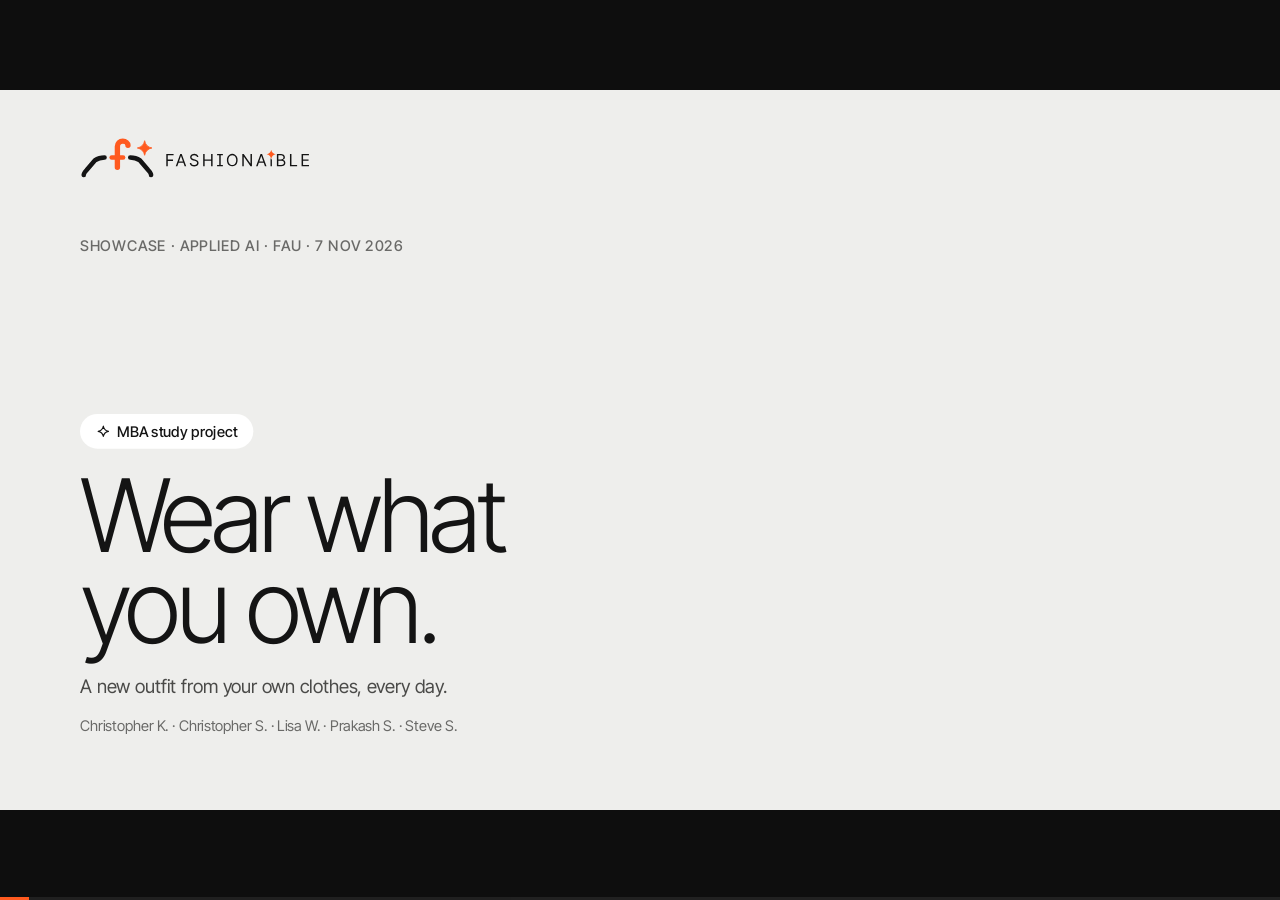
